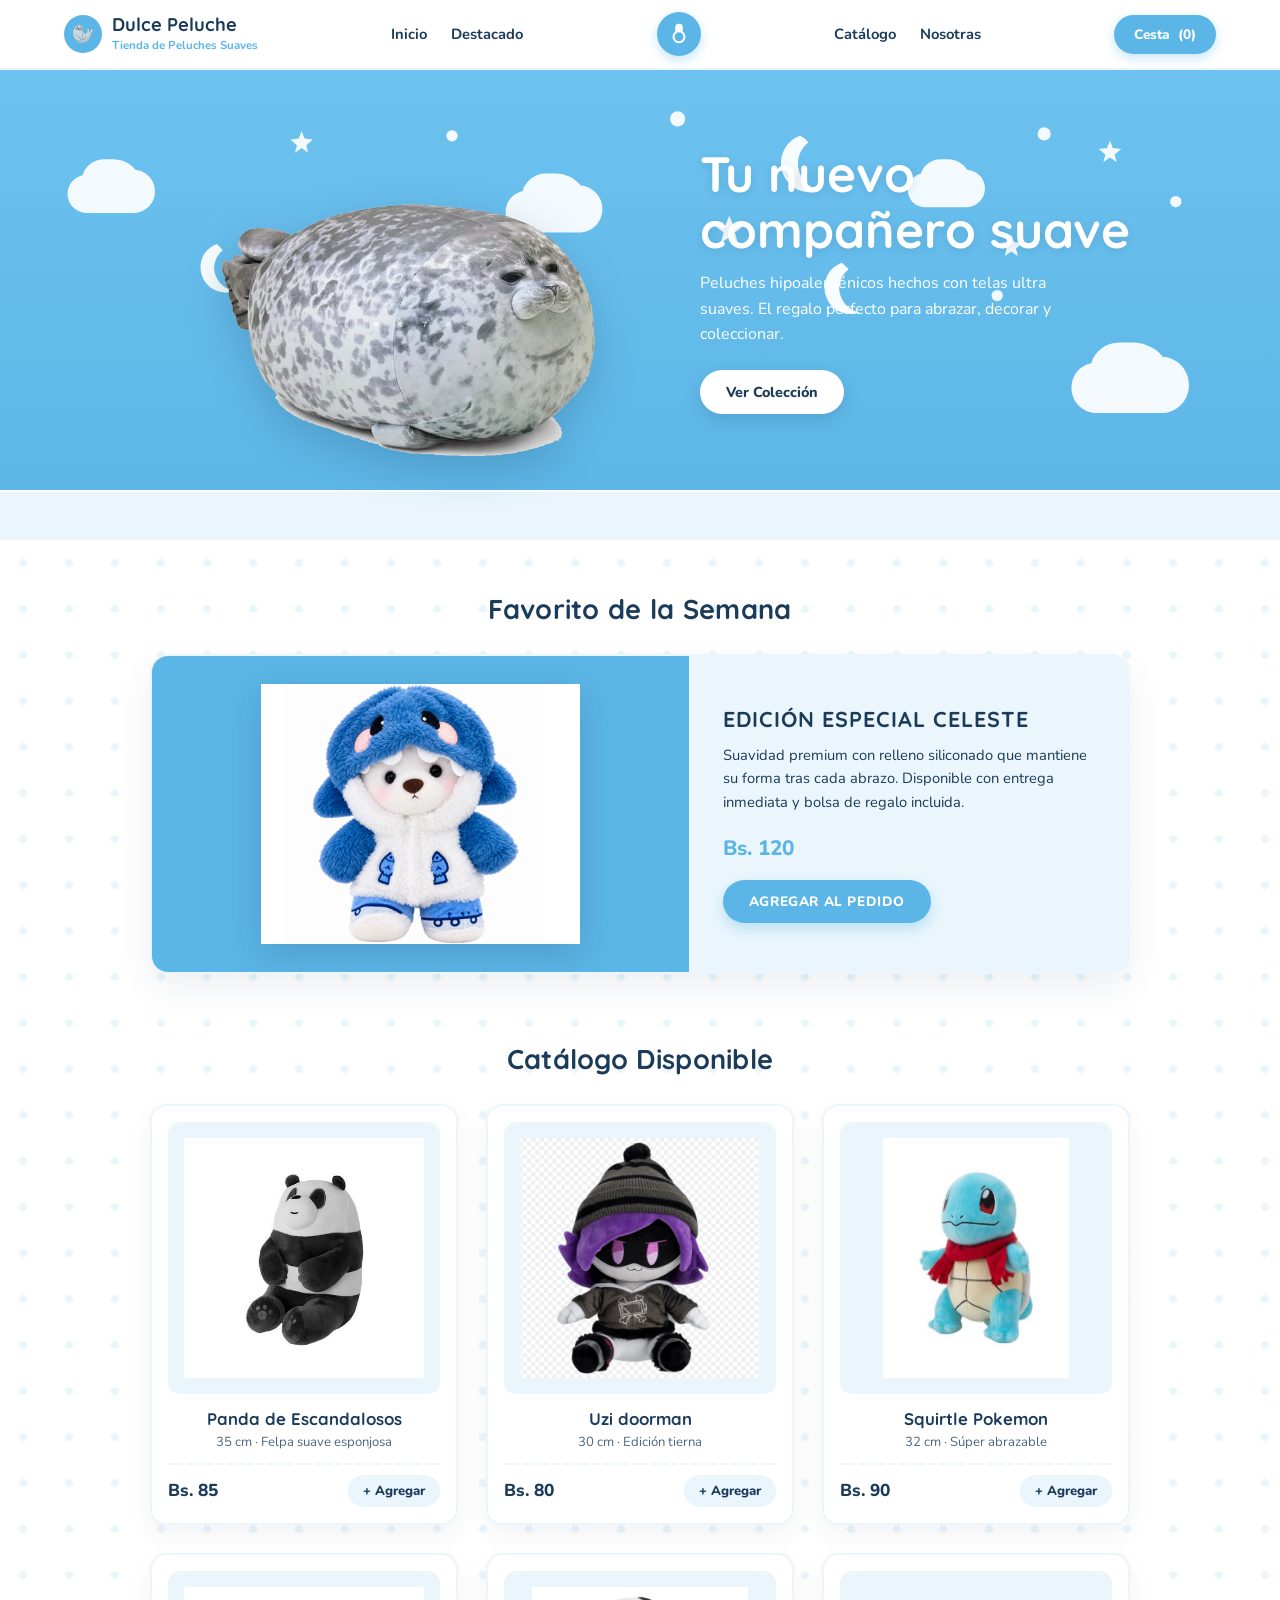
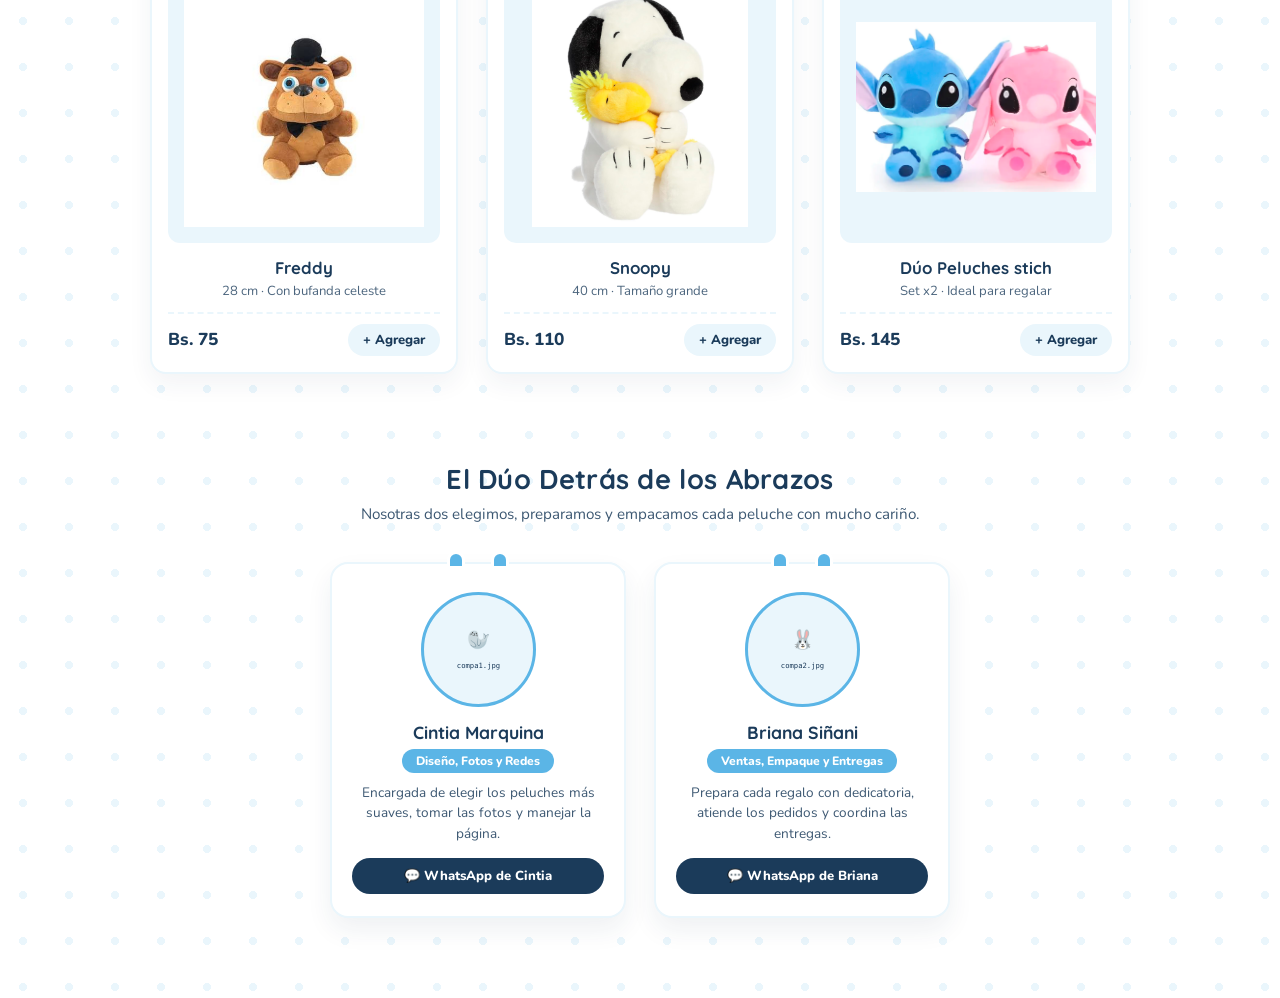
==== index.html @ 8b0e466b "mejoramos" ====
<!DOCTYPE html>
<html lang="es">
<head>
  <meta charset="UTF-8" />
  <meta name="viewport" content="width=device-width, initial-scale=1.0" />
  <title>Dulce Peluche | Tienda Oficial</title>
  <link rel="preconnect" href="https://fonts.googleapis.com">
  <link rel="preconnect" href="https://fonts.gstatic.com" crossorigin>
  <link href="https://fonts.googleapis.com/css2?family=Nunito:wght@400;600;700;800&family=Quicksand:wght@600;700&display=swap" rel="stylesheet">
  <style>
    /* PALETA ESTRICTA DE 3 COLORES: CELESTE, BLANCO Y AZUL MARINO */
    :root {
      --celeste: #5bb5e6;
      --celeste-claro: #eaf6fc;
      --blanco: #ffffff;
      --azul-oscuro: #1b3b5a;
    }

    * {
      box-sizing: border-box;
      margin: 0;
      padding: 0;
    }

    body {
      font-family: 'Nunito', sans-serif;
      color: var(--azul-oscuro);
      background-color: var(--blanco);
      overflow-x: hidden;
    }

    /* ================= NAVBAR SUPERIOR ================= */
    header {
      position: sticky;
      top: 0;
      z-index: 100;
      background: var(--blanco);
      border-bottom: 2px solid var(--celeste-claro);
      padding: 12px 5%;
    }

    .nav-container {
      max-width: 1180px;
      margin: 0 auto;
      display: flex;
      align-items: center;
      justify-content: space-between;
      gap: 16px;
    }

    .brand {
      display: flex;
      align-items: center;
      gap: 10px;
      text-decoration: none;
      color: var(--azul-oscuro);
    }

    .brand-icon {
      width: 38px;
      height: 38px;
      border-radius: 50%;
      background: var(--celeste);
      display: grid;
      place-items: center;
      color: var(--blanco);
      font-weight: 800;
      font-size: 18px;
    }

    .brand-name {
      font-family: 'Quicksand', sans-serif;
      font-weight: 700;
      font-size: 1.15rem;
      line-height: 1.1;
      color: var(--azul-oscuro);
    }

    .brand-sub {
      display: block;
      font-size: 0.72rem;
      color: var(--celeste);
      font-weight: 700;
    }

    .nav-links {
      display: flex;
      align-items: center;
      gap: 24px;
      list-style: none;
    }

    .nav-links a {
      text-decoration: none;
      color: var(--azul-oscuro);
      font-size: 0.92rem;
      font-weight: 700;
      transition: color 0.2s;
    }

    .nav-links a:hover {
      color: var(--celeste);
    }

    .center-emblem {
      width: 44px;
      height: 44px;
      border-radius: 50%;
      background: var(--celeste);
      display: grid;
      place-items: center;
      box-shadow: 0 4px 12px rgba(91, 181, 230, 0.35);
      flex-shrink: 0;
    }

    .btn-cart {
      background: var(--celeste);
      color: var(--blanco);
      border: none;
      padding: 10px 20px;
      border-radius: 999px;
      font-family: 'Nunito', sans-serif;
      font-weight: 800;
      font-size: 0.85rem;
      cursor: pointer;
      display: flex;
      align-items: center;
      gap: 8px;
      box-shadow: 0 4px 12px rgba(91, 181, 230, 0.35);
      transition: background 0.2s, transform 0.15s;
    }

    .btn-cart:hover {
      background: var(--azul-oscuro);
      transform: translateY(-1px);
    }

    /* ================= HERO BANNER CELESTE CON LUNAS Y ESTRELLAS BLANCAS ================= */
    .hero {
      position: relative;
      background: linear-gradient(180deg, #6dc2ef 0%, var(--celeste) 100%);
      min-height: 470px;
      display: flex;
      flex-direction: column;
      justify-content: space-between;
      overflow: hidden;
    }

    .hero-doodles {
      position: absolute;
      inset: 0;
      width: 100%;
      height: 100%;
      pointer-events: none;
      z-index: 1;
    }

    .hero-content {
      position: relative;
      z-index: 2;
      max-width: 1120px;
      width: 100%;
      margin: 0 auto;
      padding: 36px 5% 0;
      display: grid;
      grid-template-columns: 1.1fr 0.9fr;
      align-items: center;
      gap: 24px;
      flex: 1;
    }

    .hero-image-box {
      display: flex;
      justify-content: center;
      align-items: flex-end;
      height: 100%;
    }

    .hero-image-box img {
      max-height: 360px;
      width: auto;
      max-width: 100%;
      object-fit: contain;
      filter: drop-shadow(0 14px 20px rgba(27, 59, 90, 0.22));
      transform: translateY(14px);
    }

    .hero-text {
      color: var(--blanco);
      padding-bottom: 36px;
    }

    .hero-text h1 {
      font-family: 'Quicksand', sans-serif;
      font-size: clamp(2.1rem, 4vw, 3.1rem);
      font-weight: 700;
      line-height: 1.12;
      margin-bottom: 14px;
      text-shadow: 0 2px 10px rgba(27, 59, 90, 0.14);
    }

    .hero-text p {
      font-size: 1rem;
      line-height: 1.6;
      color: var(--blanco);
      max-width: 390px;
      margin-bottom: 22px;
    }

    .hero-btn {
      display: inline-block;
      background: var(--blanco);
      color: var(--azul-oscuro);
      font-weight: 800;
      text-decoration: none;
      padding: 12px 26px;
      border-radius: 999px;
      font-size: 0.9rem;
      box-shadow: 0 6px 16px rgba(27, 59, 90, 0.15);
      transition: background 0.2s, color 0.2s, transform 0.2s;
    }

    .hero-btn:hover {
      background: var(--azul-oscuro);
      color: var(--blanco);
      transform: translateY(-2px);
    }

    .hero-floor {
      position: relative;
      z-index: 1;
      height: 50px;
      width: 100%;
      background: var(--celeste-claro);
      border-top: 2px solid var(--blanco);
    }

    /* ================= CONTENIDO PRINCIPAL ================= */
    .page-wrapper {
      position: relative;
      background-color: var(--blanco);
      background-image: radial-gradient(var(--celeste-claro) 4px, transparent 4px);
      background-size: 46px 46px;
      padding: 52px 5% 80px;
    }

    .section-title {
      text-align: center;
      font-family: 'Quicksand', sans-serif;
      font-size: 1.7rem;
      font-weight: 700;
      color: var(--azul-oscuro);
      margin-bottom: 28px;
      letter-spacing: 0.3px;
    }

    /* ================= SECCIÓN DESTACADA (TARJETA DIVIDIDA) ================= */
    .featured-card {
      max-width: 980px;
      margin: 0 auto 68px;
      display: grid;
      grid-template-columns: 1.1fr 0.9fr;
      background: var(--blanco);
      border-radius: 18px;
      overflow: hidden;
      border: 2px solid var(--celeste-claro);
      box-shadow: 0 14px 34px rgba(27, 59, 90, 0.08);
    }

    .featured-media {
      background: var(--celeste);
      display: flex;
      align-items: center;
      justify-content: center;
      padding: 28px;
      min-height: 310px;
    }

    .featured-media img {
      max-height: 260px;
      width: auto;
      max-width: 100%;
      object-fit: contain;
      filter: drop-shadow(0 10px 18px rgba(27, 59, 90, 0.2));
    }

    .featured-info {
      background: var(--celeste-claro);
      padding: 38px 34px;
      display: flex;
      flex-direction: column;
      justify-content: center;
    }

    .featured-info h2 {
      font-family: 'Quicksand', sans-serif;
      font-size: 1.35rem;
      font-weight: 700;
      text-transform: uppercase;
      letter-spacing: 1px;
      color: var(--azul-oscuro);
      margin-bottom: 12px;
    }

    .featured-info p {
      font-size: 0.92rem;
      line-height: 1.6;
      color: var(--azul-oscuro);
      margin-bottom: 20px;
    }

    .featured-price {
      font-size: 1.3rem;
      font-weight: 800;
      color: var(--celeste);
      margin-bottom: 18px;
    }

    .btn-primary {
      align-self: flex-start;
      background: var(--celeste);
      color: var(--blanco);
      border: none;
      padding: 12px 26px;
      border-radius: 999px;
      font-family: 'Nunito', sans-serif;
      font-weight: 800;
      font-size: 0.85rem;
      text-transform: uppercase;
      letter-spacing: 0.6px;
      cursor: pointer;
      box-shadow: 0 6px 14px rgba(91, 181, 230, 0.35);
      transition: background 0.2s, transform 0.15s;
    }

    .btn-primary:hover {
      background: var(--azul-oscuro);
      transform: translateY(-2px);
    }

    /* ================= CATÁLOGO 3 COLUMNAS ================= */
    .catalog-grid {
      max-width: 980px;
      margin: 0 auto 76px;
      display: grid;
      grid-template-columns: repeat(3, 1fr);
      gap: 28px;
    }

    .product-card {
      background: var(--blanco);
      border-radius: 16px;
      padding: 16px;
      border: 2px solid var(--celeste-claro);
      box-shadow: 0 10px 24px rgba(27, 59, 90, 0.06);
      text-align: center;
      transition: transform 0.2s, border-color 0.2s;
    }

    .product-card:hover {
      transform: translateY(-4px);
      border-color: var(--celeste);
    }

    .product-thumb {
      aspect-ratio: 1 / 1;
      border-radius: 12px;
      background: var(--celeste-claro);
      display: flex;
      align-items: center;
      justify-content: center;
      padding: 16px;
      margin-bottom: 14px;
      overflow: hidden;
    }

    .product-thumb img {
      width: 100%;
      height: 100%;
      object-fit: contain;
      transition: transform 0.25s;
    }

    .product-card:hover .product-thumb img {
      transform: scale(1.05);
    }

    .product-title {
      font-family: 'Quicksand', sans-serif;
      font-size: 1.05rem;
      font-weight: 700;
      color: var(--azul-oscuro);
      margin-bottom: 4px;
    }

    .product-desc {
      font-size: 0.82rem;
      color: var(--azul-oscuro);
      opacity: 0.78;
      margin-bottom: 12px;
    }

    .product-footer {
      display: flex;
      align-items: center;
      justify-content: space-between;
      padding-top: 10px;
      border-top: 2px dashed var(--celeste-claro);
    }

    .product-price {
      font-weight: 800;
      font-size: 1.08rem;
      color: var(--azul-oscuro);
    }

    .btn-add {
      background: var(--celeste-claro);
      color: var(--azul-oscuro);
      border: none;
      padding: 7px 15px;
      border-radius: 999px;
      font-family: 'Nunito', sans-serif;
      font-weight: 800;
      font-size: 0.82rem;
      cursor: pointer;
      transition: background 0.2s, color 0.2s;
    }

    .btn-add:hover {
      background: var(--celeste);
      color: var(--blanco);
    }

    /* ================= SECCIÓN EQUIPO (DÚO DE 2) ================= */
    .team-section {
      max-width: 980px;
      margin: 0 auto;
      padding-top: 12px;
    }

    .team-section .section-title {
      margin-bottom: 8px;
    }

    .team-subtitle {
      text-align: center;
      color: var(--azul-oscuro);
      opacity: 0.85;
      font-size: 0.95rem;
      margin-bottom: 38px;
    }

    .team-grid {
      display: grid;
      grid-template-columns: repeat(2, 1fr);
      gap: 28px;
      max-width: 620px;
      margin: 0 auto;
    }

    .team-card {
      position: relative;
      background: var(--blanco);
      border-radius: 18px;
      padding: 28px 20px 22px;
      text-align: center;
      box-shadow: 0 12px 26px rgba(27, 59, 90, 0.07);
      border: 2px solid var(--celeste-claro);
      transition: transform 0.22s, border-color 0.22s;
      display: flex;
      flex-direction: column;
    }

    .team-card:hover {
      transform: translateY(-5px);
      border-color: var(--celeste);
    }

    .team-ears {
      position: absolute;
      top: -13px;
      left: 50%;
      transform: translateX(-50%);
      display: flex;
      gap: 26px;
    }

    .team-ears span {
      width: 18px;
      height: 18px;
      border-radius: 50% 50% 0 0;
      background: var(--celeste);
      border: 3px solid var(--blanco);
    }

    .team-avatar {
      width: 115px;
      height: 115px;
      margin: 0 auto 14px;
      border-radius: 50%;
      background: var(--celeste-claro);
      border: 3px solid var(--celeste);
      padding: 4px;
      display: flex;
      align-items: center;
      justify-content: center;
      overflow: hidden;
    }

    .team-avatar img {
      width: 100%;
      height: 100%;
      object-fit: cover;
      border-radius: 50%;
    }

    .team-name {
      font-family: 'Quicksand', sans-serif;
      font-size: 1.1rem;
      font-weight: 700;
      color: var(--azul-oscuro);
      margin-bottom: 6px;
    }

    .team-role {
      align-self: center;
      display: inline-block;
      background: var(--celeste);
      color: var(--blanco);
      font-size: 0.76rem;
      font-weight: 800;
      padding: 4px 14px;
      border-radius: 999px;
      margin-bottom: 10px;
    }

    .team-bio {
      font-size: 0.85rem;
      line-height: 1.5;
      color: var(--azul-oscuro);
      opacity: 0.85;
      margin-bottom: 14px;
      flex: 1;
    }

    .plush-tag {
      background: var(--celeste-claro);
      color: var(--azul-oscuro);
      font-size: 0.76rem;
      font-weight: 800;
      padding: 7px 12px;
      border-radius: 10px;
      border: 1px dashed var(--celeste);
      margin-bottom: 12px;
    }

    .btn-wa-card {
      display: inline-block;
      width: 100%;
      background: var(--azul-oscuro);
      color: var(--blanco);
      text-decoration: none;
      font-size: 0.82rem;
      font-weight: 800;
      padding: 9px 14px;
      border-radius: 999px;
      transition: background 0.2s;
    }

    .btn-wa-card:hover {
      background: var(--celeste);
    }

    /* ================= MODAL CARRITO / PEDIDO WHATSAPP ================= */
    .cart-modal {
      position: fixed;
      inset: 0;
      background: rgba(27, 59, 90, 0.45);
      display: none;
      align-items: center;
      justify-content: center;
      z-index: 200;
      padding: 16px;
    }

    .cart-modal.open {
      display: flex;
    }

    .cart-box {
      background: var(--blanco);
      width: 100%;
      max-width: 420px;
      border-radius: 18px;
      padding: 24px;
      border: 2px solid var(--celeste);
      box-shadow: 0 20px 45px rgba(27, 59, 90, 0.22);
    }

    .cart-header {
      display: flex;
      justify-content: space-between;
      align-items: center;
      margin-bottom: 16px;
      border-bottom: 2px solid var(--celeste-claro);
      padding-bottom: 10px;
      color: var(--azul-oscuro);
    }

    .cart-items {
      max-height: 240px;
      overflow-y: auto;
      margin-bottom: 16px;
    }

    .cart-item {
      display: flex;
      justify-content: space-between;
      align-items: center;
      padding: 8px 0;
      border-bottom: 1px dashed var(--celeste-claro);
      font-size: 0.9rem;
      color: var(--azul-oscuro);
    }

    .cart-total {
      display: flex;
      justify-content: space-between;
      font-weight: 800;
      font-size: 1.1rem;
      margin-bottom: 14px;
      color: var(--azul-oscuro);
    }

    .cart-wa-label {
      font-size: 0.8rem;
      font-weight: 700;
      color: var(--azul-oscuro);
      opacity: 0.8;
      margin-bottom: 8px;
      text-align: center;
    }

    .cart-wa-buttons {
      display: grid;
      grid-template-columns: 1fr 1fr;
      gap: 10px;
    }

    .btn-whatsapp {
      width: 100%;
      background: var(--celeste);
      color: var(--blanco);
      border: none;
      padding: 11px 10px;
      border-radius: 999px;
      font-family: 'Nunito', sans-serif;
      font-weight: 800;
      font-size: 0.85rem;
      cursor: pointer;
      transition: background 0.2s;
    }

    .btn-whatsapp.alt {
      background: var(--azul-oscuro);
    }

    .btn-whatsapp:hover {
      opacity: 0.9;
    }

    footer {
      text-align: center;
      padding: 26px;
      background: var(--celeste-claro);
      color: var(--azul-oscuro);
      font-size: 0.85rem;
      border-top: 2px solid var(--celeste);
    }

    /* ================= DISEÑO RESPONSIVO ================= */
    @media (max-width: 820px) {
      .hero-content,
      .featured-card {
        grid-template-columns: 1fr;
        text-align: center;
      }
      .hero-text p {
        margin-left: auto;
        margin-right: auto;
      }
      .featured-info {
        align-items: center;
      }
      .btn-primary {
        align-self: center;
      }
      .catalog-grid {
        grid-template-columns: repeat(2, 1fr);
      }
      .nav-links {
        display: none;
      }
    }

    @media (max-width: 560px) {
      .catalog-grid,
      .team-grid,
      .cart-wa-buttons {
        grid-template-columns: 1fr;
      }
    }
  </style>
</head>
<body>

  <!-- BARRA SUPERIOR -->
  <header>
    <div class="nav-container">
      <a href="#" class="brand">
        <div class="brand-icon">🦭</div>
        <div>
          <span class="brand-name">Dulce Peluche</span>
          <span class="brand-sub">Tienda de Peluches Suaves</span>
        </div>
      </a>

      <ul class="nav-links">
        <li><a href="#inicio">Inicio</a></li>
        <li><a href="#favorito">Destacado</a></li>
      </ul>

      <div class="center-emblem" title="Dulce Peluche">
        <svg width="22" height="22" viewBox="0 0 24 24" fill="none" stroke="white" stroke-width="2.2" stroke-linecap="round">
          <path d="M9 9V4a2 2 0 1 1 4 0v5M15 9V4a2 2 0 1 0-4 0v5"/>
          <circle cx="12" cy="15" r="6"/>
        </svg>
      </div>

      <ul class="nav-links">
        <li><a href="#catalogo">Catálogo</a></li>
        <li><a href="#equipo">Nosotras</a></li>
      </ul>

      <button class="btn-cart" onclick="toggleCart()">
        <span>Cesta</span>
        <span id="cart-count">(0)</span>
      </button>
    </div>
  </header>

  <!-- BANNER PRINCIPAL CELESTE CON NUBES, LUNAS Y ESTRELLAS BLANCAS -->
  <section class="hero" id="inicio">
    <svg class="hero-doodles" viewBox="0 0 1440 500" preserveAspectRatio="xMidYMid slice">
      <g fill="#ffffff" opacity="0.92">
        <path d="M620 110c-12 0-22 8-25 19-10 2-18 11-18 22 0 12 10 22 22 22h56c14 0 25-11 25-25 0-13-10-24-23-25-6-8-16-13-27-13h-10z"/>
        <path d="M1230 290c-14 0-26 9-30 22-12 2-21 13-21 26 0 15 12 27 27 27h68c17 0 30-13 30-30 0-16-12-29-28-30-7-9-19-15-32-15h-14z"/>
        <path d="M150 95c-11 0-20 7-23 17-9 2-16 10-16 20 0 11 9 20 20 20h50c13 0 23-10 23-23 0-12-9-22-21-23-5-7-14-11-24-11h-9z"/>
        <path d="M1040 95c-10 0-18 6-21 15-8 2-14 9-14 18 0 10 8 18 18 18h44c11 0 20-9 20-20 0-11-8-19-19-20-4-6-12-11-20-11h-8z"/>
      </g>
      <g fill="#ffffff" opacity="0.95">
        <path d="M890 70c-16 6-24 24-18 40 6 16 24 24 40 18-11-2-20-10-23-21-3-11 1-23 10-30-3-4-6-6-9-7z"/>
        <path d="M935 205c-15 5-22 21-17 36 5 15 21 22 36 17-10-2-18-9-21-19-3-10 1-21 9-27-3-3-5-5-7-7z"/>
        <path d="M270 185c-14 5-21 20-16 34 5 14 20 21 34 16-9-2-17-8-20-18-3-9 1-20 8-25-2-3-4-5-6-7z"/>
      </g>
      <g fill="#ffffff" opacity="0.92">
        <circle cx="520" cy="70" r="6"/>
        <circle cx="760" cy="52" r="8"/>
        <circle cx="1150" cy="68" r="7"/>
        <circle cx="1290" cy="140" r="6"/>
        <circle cx="480" cy="210" r="5"/>
        <circle cx="1100" cy="240" r="6"/>
        <polygon points="815,155 819,165 830,166 821,173 824,184 815,178 806,184 809,173 800,166 811,165"/>
        <polygon points="1115,175 1118,183 1127,184 1120,190 1122,198 1115,193 1108,198 1110,190 1103,184 1112,183"/>
        <polygon points="360,65 363,73 372,74 365,80 367,88 360,83 353,88 355,80 348,74 357,73"/>
        <polygon points="1220,75 1223,83 1232,84 1225,90 1227,98 1220,93 1213,98 1215,90 1208,84 1217,83"/>
      </g>
    </svg>

    <div class="hero-content">
      <div class="hero-image-box">
        <img
          src="img/985e0abb432506d3842e09fe91f158cc.png"
          alt="Peluche Principal"
          onerror="this.src='data:image/svg+xml;utf8,<svg xmlns=%22http://www.w3.org/2000/svg%22 width=%22360%22 height=%22360%22 viewBox=%220 0 360 360%22><rect width=%22360%22 height=%22360%22 rx=%2224%22 fill=%22rgba(255,255,255,0.2)%22 stroke=%22white%22 stroke-dasharray=%228 8%22 stroke-width=%223%22/><text x=%22180%22 y=%22170%22 font-family=%22sans-serif%22 font-size=%2218%22 font-weight=%22bold%22 fill=%22white%22 text-anchor=%22middle%22>Tu foto principal:</text><text x=%22180%22 y=%22200%22 font-family=%22monospace%22 font-size=%2214%22 fill=%22white%22 text-anchor=%22middle%22>imagenes/principal.png</text></svg>'"
        />
      </div>

      <div class="hero-text">
        <h1>Tu nuevo<br>compañero suave</h1>
        <p>Peluches hipoalergénicos hechos con telas ultra suaves. El regalo perfecto para abrazar, decorar y coleccionar.</p>
        <a href="#catalogo" class="hero-btn">Ver Colección</a>
      </div>
    </div>

    <div class="hero-floor"></div>
  </section>

  <!-- CONTENIDO PRINCIPAL -->
  <main class="page-wrapper">

    <!-- SECCIÓN FAVORITO DE LA SEMANA -->
    <h2 class="section-title" id="favorito">Favorito de la Semana</h2>

    <section class="featured-card">
      <div class="featured-media">
        <img
          src="img/azulito toma 2.png"
          alt="Peluche Destacado"
          onerror="this.src='data:image/svg+xml;utf8,<svg xmlns=%22http://www.w3.org/2000/svg%22 width=%22280%22 height=%22240%22 viewBox=%220 0 280 240%22><rect width=%22280%22 height=%22240%22 rx=%2216%22 fill=%22rgba(255,255,255,0.35)%22/><text x=%22140%22 y=%22115%22 font-family=%22sans-serif%22 font-size=%2215%22 font-weight=%22bold%22 fill=%22%23ffffff%22 text-anchor=%22middle%22>Foto destacada:</text><text x=%22140%22 y=%22140%22 font-family=%22monospace%22 font-size=%2213%22 fill=%22%23ffffff%22 text-anchor=%22middle%22>imagenes/destacado.png</text></svg>'"
        />
      </div>
      <div class="featured-info">
        <h2>Edición Especial Celeste</h2>
        <p>Suavidad premium con relleno siliconado que mantiene su forma tras cada abrazo. Disponible con entrega inmediata y bolsa de regalo incluida.</p>
        <div class="featured-price">Bs. 120</div>
        <button class="btn-primary" onclick="addToCart('Edición Especial Celeste', 120)">Agregar al Pedido</button>
      </div>
    </section>

    <!-- CATÁLOGO DE 3 COLUMNAS -->
    <h2 class="section-title" id="catalogo">Catálogo Disponible</h2>

    <section class="catalog-grid">
      <article class="product-card">
        <div class="product-thumb">
          <img src="img/panda.jpg" alt="Panda de Escandalosos"
            onerror="this.src='data:image/svg+xml;utf8,<svg xmlns=%22http://www.w3.org/2000/svg%22 width=%22220%22 height=%22220%22 viewBox=%220 0 220 220%22><text x=%22110%22 y=%22105%22 font-family=%22sans-serif%22 font-size=%2213%22 font-weight=%22bold%22 fill=%22%231b3b5a%22 text-anchor=%22middle%22>Foto 1:</text><text x=%22110%22 y=%22128%22 font-family=%22monospace%22 font-size=%2212%22 fill=%22%235bb5e6%22 text-anchor=%22middle%22>imagenes/peluche1.jpg</text></svg>'" />
        </div>
        <h3 class="product-title">Panda de Escandalosos</h3>
        <p class="product-desc">35 cm · Felpa suave esponjosa</p>
        <div class="product-footer">
          <span class="product-price">Bs. 85</span>
          <button class="btn-add" onclick="addToCart('Panda de Escandalosos', 85)">+ Agregar</button>
        </div>
      </article>

      <article class="product-card">
        <div class="product-thumb">
          <img src="img/uzi.png" alt="Uzi doorman"
            onerror="this.src='data:image/svg+xml;utf8,<svg xmlns=%22http://www.w3.org/2000/svg%22 width=%22220%22 height=%22220%22 viewBox=%220 0 220 220%22><text x=%22110%22 y=%22105%22 font-family=%22sans-serif%22 font-size=%2213%22 font-weight=%22bold%22 fill=%22%231b3b5a%22 text-anchor=%22middle%22>Foto 2:</text><text x=%22110%22 y=%22128%22 font-family=%22monospace%22 font-size=%2212%22 fill=%22%235bb5e6%22 text-anchor=%22middle%22>imagenes/peluche2.jpg</text></svg>'" />
        </div>
        <h3 class="product-title">Uzi doorman</h3>
        <p class="product-desc">30 cm · Edición tierna</p>
        <div class="product-footer">
          <span class="product-price">Bs. 80</span>
          <button class="btn-add" onclick="addToCart('Uzi doorman', 80)">+ Agregar</button>
        </div>
      </article>

      <article class="product-card">
        <div class="product-thumb">
          <img src="img/squirtle.jpg" alt="Squirtle Pokemon"
            onerror="this.src='data:image/svg+xml;utf8,<svg xmlns=%22http://www.w3.org/2000/svg%22 width=%22220%22 height=%22220%22 viewBox=%220 0 220 220%22><text x=%22110%22 y=%22105%22 font-family=%22sans-serif%22 font-size=%2213%22 font-weight=%22bold%22 fill=%22%231b3b5a%22 text-anchor=%22middle%22>Foto 3:</text><text x=%22110%22 y=%22128%22 font-family=%22monospace%22 font-size=%2212%22 fill=%22%235bb5e6%22 text-anchor=%22middle%22>imagenes/peluche3.jpg</text></svg>'" />
        </div>
        <h3 class="product-title">Squirtle Pokemon</h3>
        <p class="product-desc">32 cm · Súper abrazable</p>
        <div class="product-footer">
          <span class="product-price">Bs. 90</span>
          <button class="btn-add" onclick="addToCart('Squirtle Pokemon', 90)">+ Agregar</button>
        </div>
      </article>

      <article class="product-card">
        <div class="product-thumb">
          <img src="img/freddy.jpg" alt="Freddy"
            onerror="this.src='data:image/svg+xml;utf8,<svg xmlns=%22http://www.w3.org/2000/svg%22 width=%22220%22 height=%22220%22 viewBox=%220 0 220 220%22><text x=%22110%22 y=%22105%22 font-family=%22sans-serif%22 font-size=%2213%22 font-weight=%22bold%22 fill=%22%231b3b5a%22 text-anchor=%22middle%22>Foto 4:</text><text x=%22110%22 y=%22128%22 font-family=%22monospace%22 font-size=%2212%22 fill=%22%235bb5e6%22 text-anchor=%22middle%22>imagenes/peluche4.jpg</text></svg>'" />
        </div>
        <h3 class="product-title">Freddy</h3>
        <p class="product-desc">28 cm · Con bufanda celeste</p>
        <div class="product-footer">
          <span class="product-price">Bs. 75</span>
          <button class="btn-add" onclick="addToCart('Freddy', 75)">+ Agregar</button>
        </div>
      </article>

      <article class="product-card">
        <div class="product-thumb">
          <img src="img/snoopy de PELUCHE.png" alt="Snoopy"
            onerror="this.src='data:image/svg+xml;utf8,<svg xmlns=%22http://www.w3.org/2000/svg%22 width=%22220%22 height=%22220%22 viewBox=%220 0 220 220%22><text x=%22110%22 y=%22105%22 font-family=%22sans-serif%22 font-size=%2213%22 font-weight=%22bold%22 fill=%22%231b3b5a%22 text-anchor=%22middle%22>Foto 5:</text><text x=%22110%22 y=%22128%22 font-family=%22monospace%22 font-size=%2212%22 fill=%22%235bb5e6%22 text-anchor=%22middle%22>imagenes/peluche5.jpg</text></svg>'" />
        </div>
        <h3 class="product-title">Snoopy</h3>
        <p class="product-desc">40 cm · Tamaño grande</p>
        <div class="product-footer">
          <span class="product-price">Bs. 110</span>
          <button class="btn-add" onclick="addToCart('Snoopy', 110)">+ Agregar</button>
        </div>
      </article>

      <article class="product-card">
        <div class="product-thumb">
          <img src="img/stich's dobles.png" alt="Dúo Peluches stich"
            onerror="this.src='data:image/svg+xml;utf8,<svg xmlns=%22http://www.w3.org/2000/svg%22 width=%22220%22 height=%22220%22 viewBox=%220 0 220 220%22><text x=%22110%22 y=%22105%22 font-family=%22sans-serif%22 font-size=%2213%22 font-weight=%22bold%22 fill=%22%231b3b5a%22 text-anchor=%22middle%22>Foto 6:</text><text x=%22110%22 y=%22128%22 font-family=%22monospace%22 font-size=%2212%22 fill=%22%235bb5e6%22 text-anchor=%22middle%22>imagenes/peluche6.jpg</text></svg>'" />
        </div>
        <h3 class="product-title">Dúo Peluches stich</h3>
        <p class="product-desc">Set x2 · Ideal para regalar</p>
        <div class="product-footer">
          <span class="product-price">Bs. 145</span>
          <button class="btn-add" onclick="addToCart('Dúo Peluches stich', 145)">+ Agregar</button>
        </div>
      </article>
    </section>

    <!-- ================= SECCIÓN EQUIPO (DÚO DE 2) ================= -->
    <section class="team-section" id="equipo">
      <h2 class="section-title">El Dúo Detrás de los Abrazos</h2>
      <p class="team-subtitle">Nosotras dos elegimos, preparamos y empacamos cada peluche con mucho cariño.</p>

      <div class="team-grid">
        <!-- INTEGRANTE 1: CINTIA -->
        <article class="team-card">
          <div class="team-ears"><span></span><span></span></div>
          <div class="team-avatar">
            <img
              src="imagenes/compa1.jpg"
              alt="Cintia Marquina"
              onerror="this.src='data:image/svg+xml;utf8,<svg xmlns=%22http://www.w3.org/2000/svg%22 width=%22140%22 height=%22140%22 viewBox=%220 0 140 140%22><text x=%2270%22 y=%2265%22 font-family=%22sans-serif%22 font-size=%2226%22 text-anchor=%22middle%22>🦭</text><text x=%2270%22 y=%2295%22 font-family=%22monospace%22 font-size=%2210%22 fill=%22%231b3b5a%22 text-anchor=%22middle%22>compa1.jpg</text></svg>'"
            />
          </div>
          <h3 class="team-name">Cintia Marquina</h3>
          <span class="team-role">Diseño, Fotos y Redes</span>
          <p class="team-bio">Encargada de elegir los peluches más suaves, tomar las fotos y manejar la página.</p>
          <a href="https://wa.me/59163397495?text=Hola%20Cintia!%20Vi%20la%20tienda%20Dulce%20Peluche%20y%20quiero%20hacer%20una%20consulta." target="_blank" class="btn-wa-card">💬 WhatsApp de Cintia</a>
        </article>

        <!-- INTEGRANTE 2: BRIANA -->
        <article class="team-card">
          <div class="team-ears"><span></span><span></span></div>
          <div class="team-avatar">
            <img
              src="imagenes/compa2.jpg"
              alt="Briana Siñani"
              onerror="this.src='data:image/svg+xml;utf8,<svg xmlns=%22http://www.w3.org/2000/svg%22 width=%22140%22 height=%22140%22 viewBox=%220 0 140 140%22><text x=%2270%22 y=%2265%22 font-family=%22sans-serif%22 font-size=%2226%22 text-anchor=%22middle%22>🐰</text><text x=%2270%22 y=%2295%22 font-family=%22monospace%22 font-size=%2210%22 fill=%22%231b3b5a%22 text-anchor=%22middle%22>compa2.jpg</text></svg>'"
            />
          </div>
          <h3 class="team-name">Briana Siñani</h3>
          <span class="team-role">Ventas, Empaque y Entregas</span>
          <p class="team-bio">Prepara cada regalo con dedicatoria, atiende los pedidos y coordina las entregas.</p>
          <a href="https://wa.me/59164550630?text=Hola%20Briana!%20Vi%20la%20tienda%20Dulce%20Peluche%20y%20quiero%20hacer%20una%20consulta." target="_blank" class="btn-wa-card">💬 WhatsApp de Briana</a>
        </article>
      </div>
    </section>

  <!-- MODAL DEL CARRITO -->
  <div class="cart-modal" id="cart-modal" onclick="if(event.target===this) toggleCart()">
    <div class="cart-box">
      <div class="cart-header">
        <h3>Tu Cesta de Peluches</h3>
        <button onclick="toggleCart()" style="border:none;background:none;font-size:1.3rem;cursor:pointer;color:var(--azul-oscuro);">✕</button>
      </div>
      <div class="cart-items" id="cart-items">
        <p style="color:var(--azul-oscuro);opacity:0.7;text-align:center;">Aún no agregaste peluches.</p>
      </div>
      <div class="cart-total">
        <span>Total:</span>
        <span id="cart-total">Bs. 0</span>
      </div>
      <p class="cart-wa-label">Elige con quién hacer tu pedido por WhatsApp:</p>
      <div class="cart-wa-buttons">
        <button class="btn-whatsapp" onclick="sendWhatsApp('cintia')">Pedir con Cintia</button>
        <button class="btn-whatsapp alt" onclick="sendWhatsApp('briana')">Pedir con Briana</button>
      </div>
    </div>
  </div>

  <script>
    const WHATSAPP_CINTIA = "59163397495";
    const WHATSAPP_BRIANA = "59164550630";

    let cart = [];

    function addToCart(name, price) {
      cart.push({ name, price });
      updateCartUI();
    }

    function removeFromCart(index) {
      cart.splice(index, 1);
      updateCartUI();
    }

    function updateCartUI() {
      document.getElementById("cart-count").textContent = `(${cart.length})`;
      const list = document.getElementById("cart-items");
      const totalEl = document.getElementById("cart-total");

      if (cart.length === 0) {
        list.innerHTML = '<p style="color:var(--azul-oscuro);opacity:0.7;text-align:center;">Aún no agregaste peluches.</p>';
        totalEl.textContent = "Bs. 0";
        return;
      }

      let total = 0;
      list.innerHTML = cart.map((item, i) => {
        total += item.price;
        return `
          <div class="cart-item">
            <span>${item.name}</span>
            <span>
              <strong>Bs. ${item.price}</strong>
              <button onclick="removeFromCart(${i})" style="margin-left:8px;border:none;background:none;color:var(--celeste);cursor:pointer;font-weight:bold;">✕</button>
            </span>
          </div>
        `;
      }).join("");

      totalEl.textContent = `Bs. ${total}`;
    }

    function toggleCart() {
      document.getElementById("cart-modal").classList.toggle("open");
    }

    function sendWhatsApp(quien) {
      if (cart.length === 0) return alert("Agrega al menos un peluche primero.");

      const numero = quien === "cintia" ? WHATSAPP_CINTIA : WHATSAPP_BRIANA;
      const nombre = quien === "cintia" ? "Cintia" : "Briana";

      const lines = cart.map(item => `• ${item.name} (Bs. ${item.price})`).join("%0A");
      const total = cart.reduce((acc, item) => acc + item.price, 0);
      const msg = `Hola ${nombre}! Quiero hacer este pedido de peluches:%0A%0A${lines}%0A%0A*Total: Bs. ${total}*`;

      window.open(`https://wa.me/${numero}?text=${msg}`, "_blank");
    }
  </script>
</body>
</html>
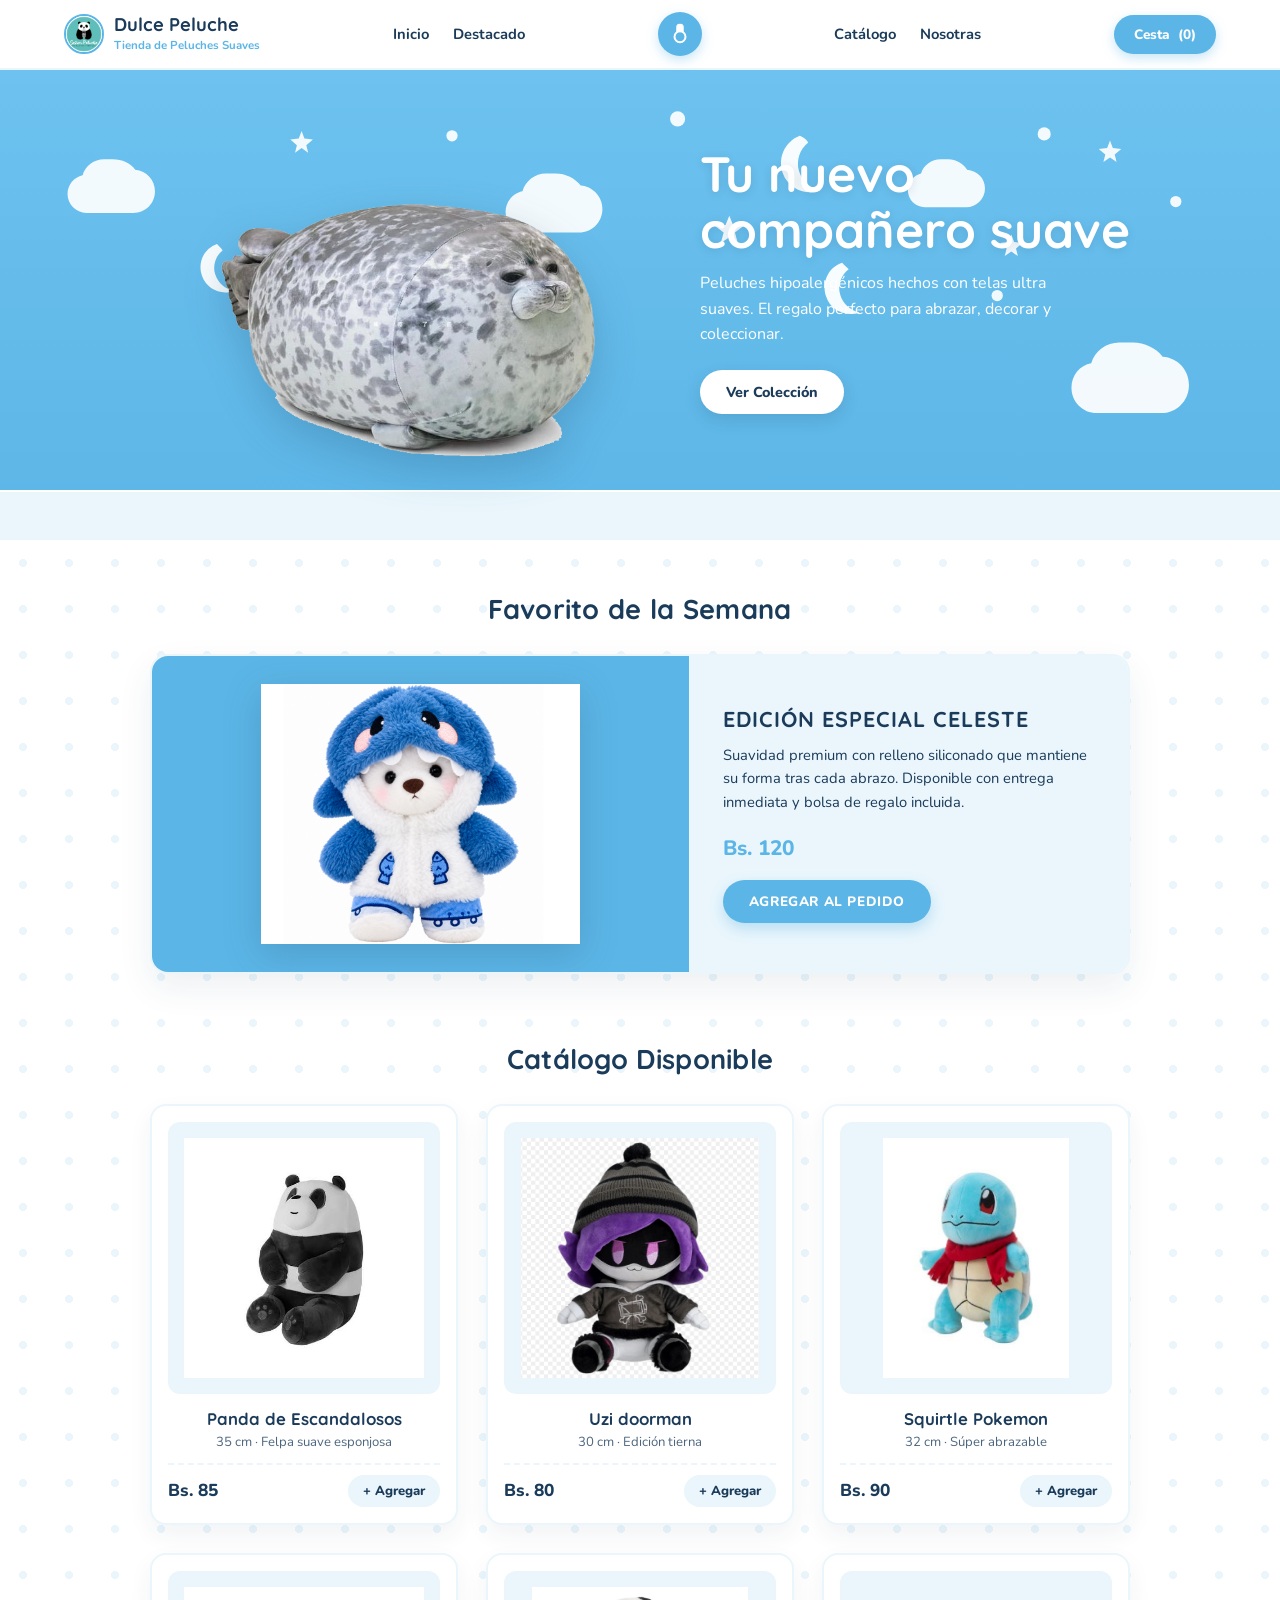
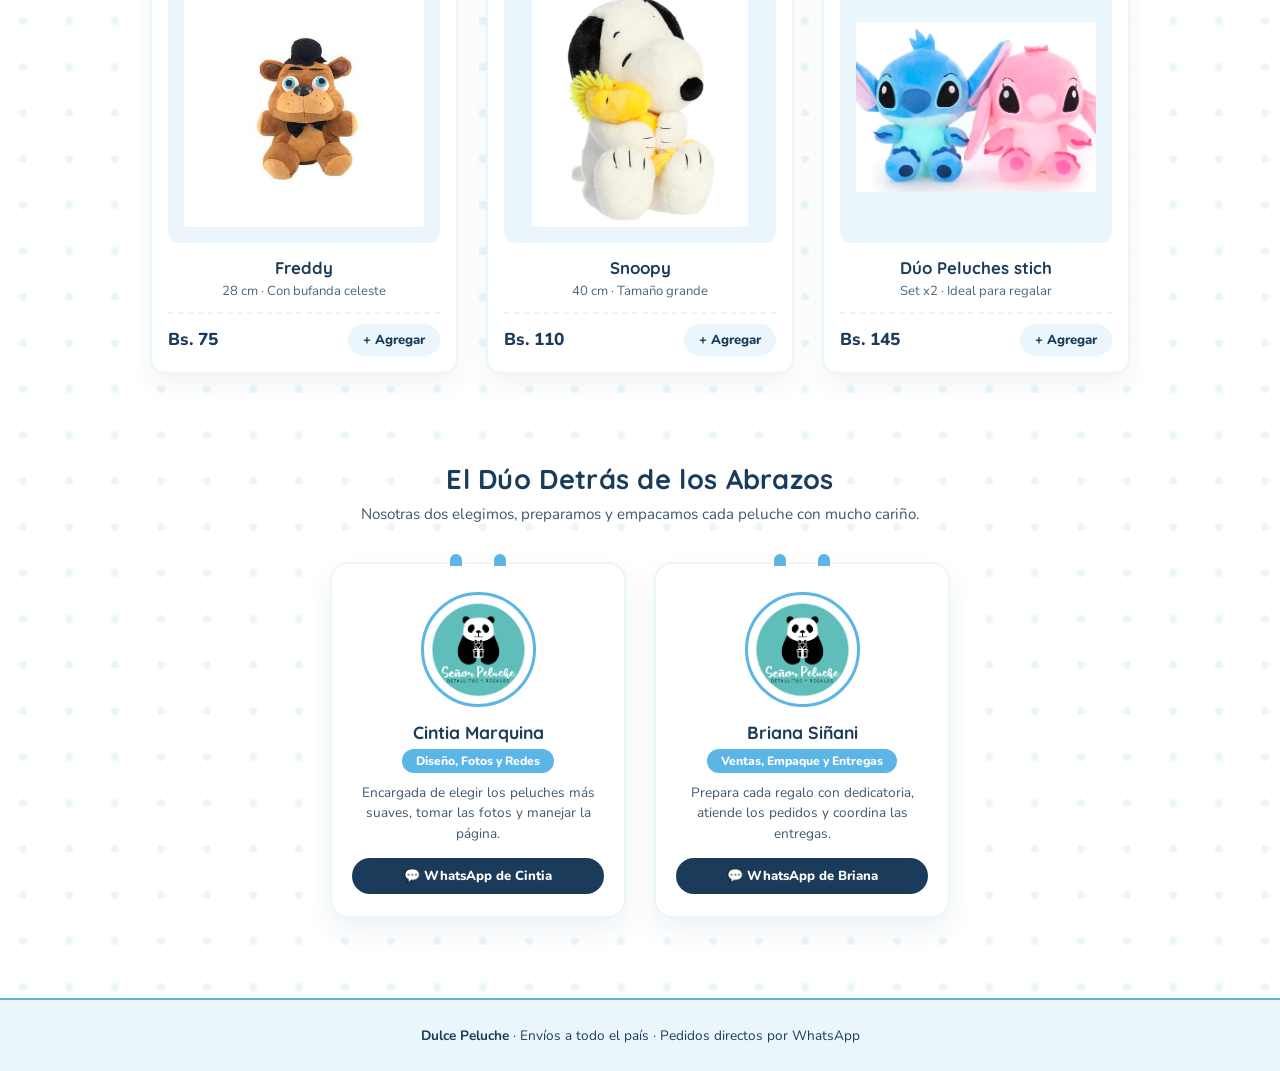
==== commit 257585fe: "agrege" ====
--- a/index.html
+++ b/index.html
@@ -4,6 +4,7 @@
   <meta charset="UTF-8" />
   <meta name="viewport" content="width=device-width, initial-scale=1.0" />
   <title>Dulce Peluche | Tienda Oficial</title>
+  <link rel="icon" href="img/logo.png" type="image/png" />
   <link rel="preconnect" href="https://fonts.googleapis.com">
   <link rel="preconnect" href="https://fonts.gstatic.com" crossorigin>
   <link href="https://fonts.googleapis.com/css2?family=Nunito:wght@400;600;700;800&family=Quicksand:wght@600;700&display=swap" rel="stylesheet">
@@ -57,15 +58,22 @@
     }
 
     .brand-icon {
-      width: 38px;
-      height: 38px;
+      width: 40px;
+      height: 40px;
       border-radius: 50%;
-      background: var(--celeste);
-      display: grid;
-      place-items: center;
-      color: var(--blanco);
-      font-weight: 800;
-      font-size: 18px;
+      background: var(--blanco);
+      border: 2px solid var(--celeste);
+      display: flex;
+      align-items: center;
+      justify-content: center;
+      overflow: hidden;
+      flex-shrink: 0;
+    }
+
+    .brand-icon img {
+      width: 100%;
+      height: 100%;
+      object-fit: contain;
     }
 
     .brand-name {
@@ -499,9 +507,9 @@
       height: 115px;
       margin: 0 auto 14px;
       border-radius: 50%;
-      background: var(--celeste-claro);
+      background: var(--blanco);
       border: 3px solid var(--celeste);
-      padding: 4px;
+      padding: 6px;
       display: flex;
       align-items: center;
       justify-content: center;
@@ -511,7 +519,7 @@
     .team-avatar img {
       width: 100%;
       height: 100%;
-      object-fit: cover;
+      object-fit: contain;
       border-radius: 50%;
     }
 
@@ -542,17 +550,6 @@
       opacity: 0.85;
       margin-bottom: 14px;
       flex: 1;
-    }
-
-    .plush-tag {
-      background: var(--celeste-claro);
-      color: var(--azul-oscuro);
-      font-size: 0.76rem;
-      font-weight: 800;
-      padding: 7px 12px;
-      border-radius: 10px;
-      border: 1px dashed var(--celeste);
-      margin-bottom: 12px;
     }
 
     .btn-wa-card {
@@ -719,7 +716,9 @@
   <header>
     <div class="nav-container">
       <a href="#" class="brand">
-        <div class="brand-icon">🦭</div>
+        <div class="brand-icon">
+          <img src="img/logo.png" alt="Logo Dulce Peluche" />
+        </div>
         <div>
           <span class="brand-name">Dulce Peluche</span>
           <span class="brand-sub">Tienda de Peluches Suaves</span>
@@ -912,11 +911,7 @@
         <article class="team-card">
           <div class="team-ears"><span></span><span></span></div>
           <div class="team-avatar">
-            <img
-              src="imagenes/compa1.jpg"
-              alt="Cintia Marquina"
-              onerror="this.src='data:image/svg+xml;utf8,<svg xmlns=%22http://www.w3.org/2000/svg%22 width=%22140%22 height=%22140%22 viewBox=%220 0 140 140%22><text x=%2270%22 y=%2265%22 font-family=%22sans-serif%22 font-size=%2226%22 text-anchor=%22middle%22>🦭</text><text x=%2270%22 y=%2295%22 font-family=%22monospace%22 font-size=%2210%22 fill=%22%231b3b5a%22 text-anchor=%22middle%22>compa1.jpg</text></svg>'"
-            />
+            <img src="img/logo.png" alt="Cintia Marquina" />
           </div>
           <h3 class="team-name">Cintia Marquina</h3>
           <span class="team-role">Diseño, Fotos y Redes</span>
@@ -928,11 +923,7 @@
         <article class="team-card">
           <div class="team-ears"><span></span><span></span></div>
           <div class="team-avatar">
-            <img
-              src="imagenes/compa2.jpg"
-              alt="Briana Siñani"
-              onerror="this.src='data:image/svg+xml;utf8,<svg xmlns=%22http://www.w3.org/2000/svg%22 width=%22140%22 height=%22140%22 viewBox=%220 0 140 140%22><text x=%2270%22 y=%2265%22 font-family=%22sans-serif%22 font-size=%2226%22 text-anchor=%22middle%22>🐰</text><text x=%2270%22 y=%2295%22 font-family=%22monospace%22 font-size=%2210%22 fill=%22%231b3b5a%22 text-anchor=%22middle%22>compa2.jpg</text></svg>'"
-            />
+            <img src="img/logo.png" alt="Briana Siñani" />
           </div>
           <h3 class="team-name">Briana Siñani</h3>
           <span class="team-role">Ventas, Empaque y Entregas</span>
@@ -941,6 +932,12 @@
         </article>
       </div>
     </section>
+
+  </main>
+
+  <footer id="contacto">
+    <p><strong>Dulce Peluche</strong> · Envíos a todo el país · Pedidos directos por WhatsApp</p>
+  </footer>
 
   <!-- MODAL DEL CARRITO -->
   <div class="cart-modal" id="cart-modal" onclick="if(event.target===this) toggleCart()">
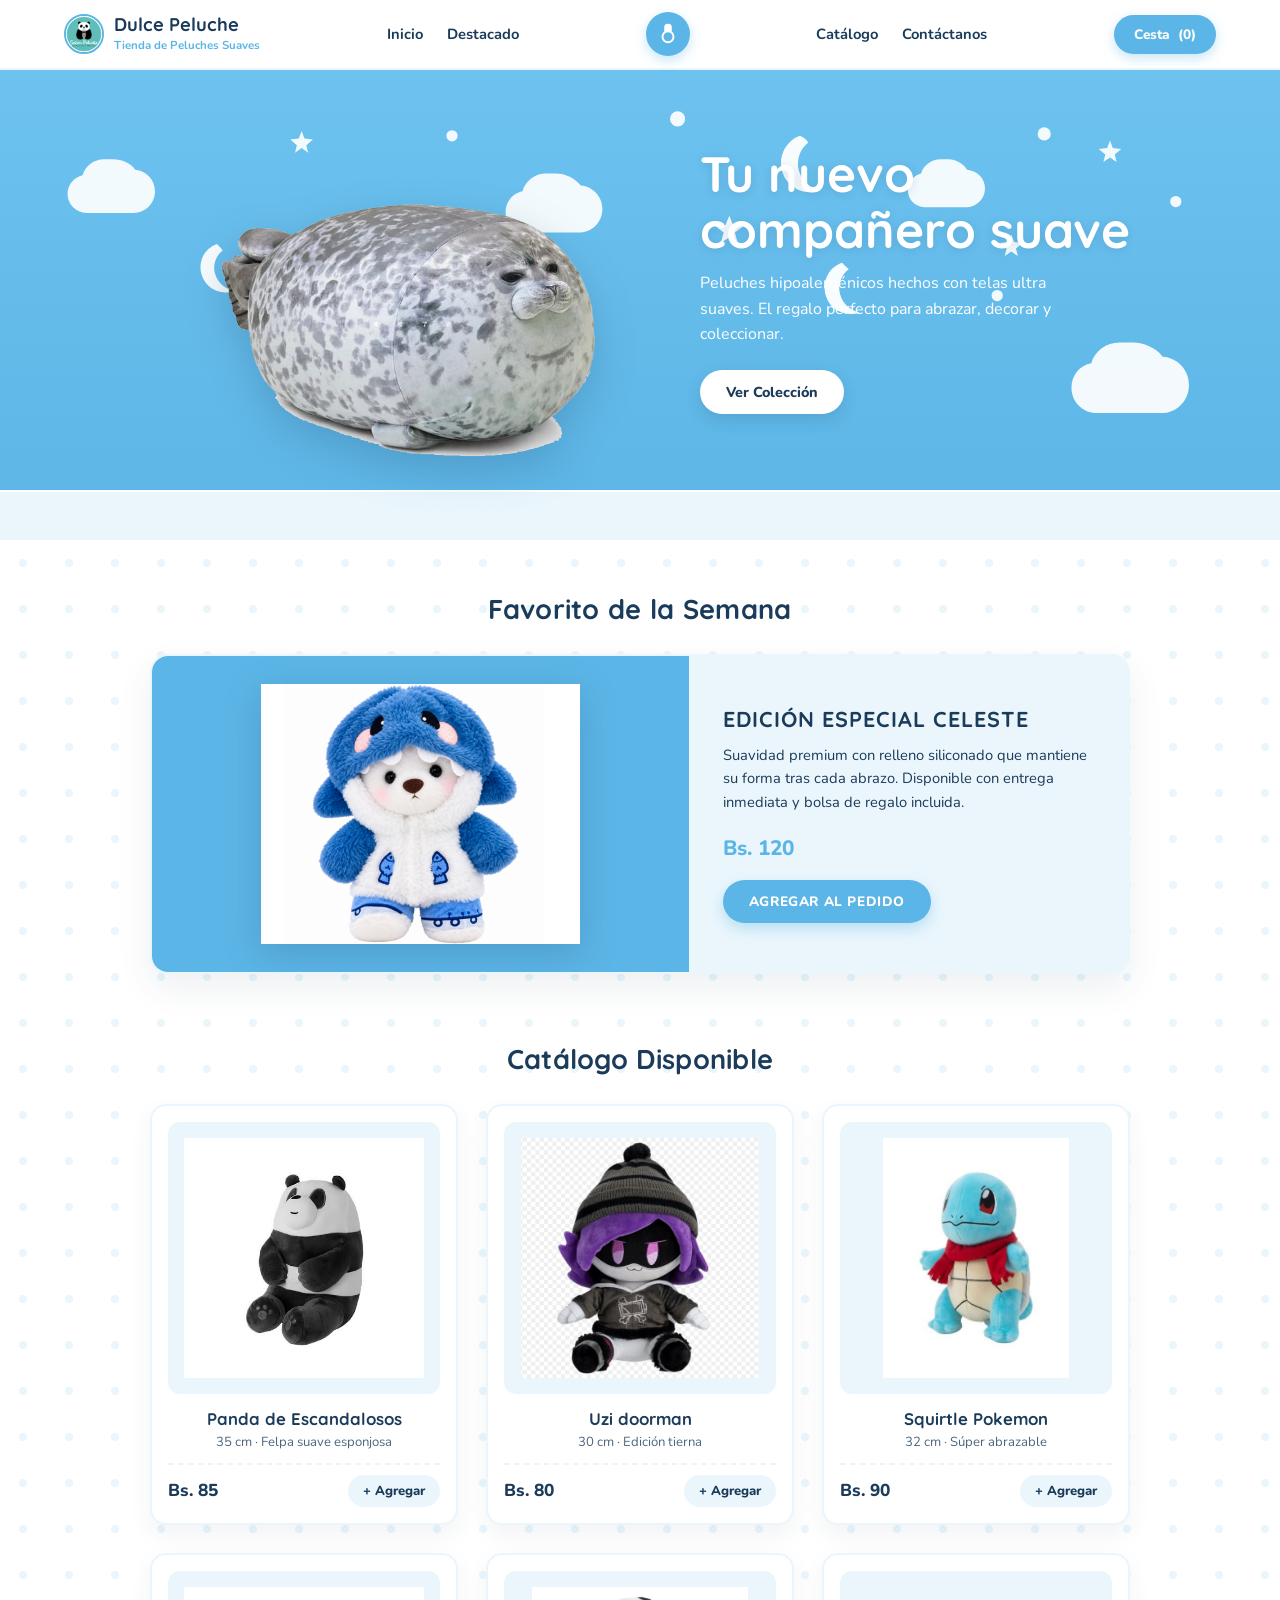
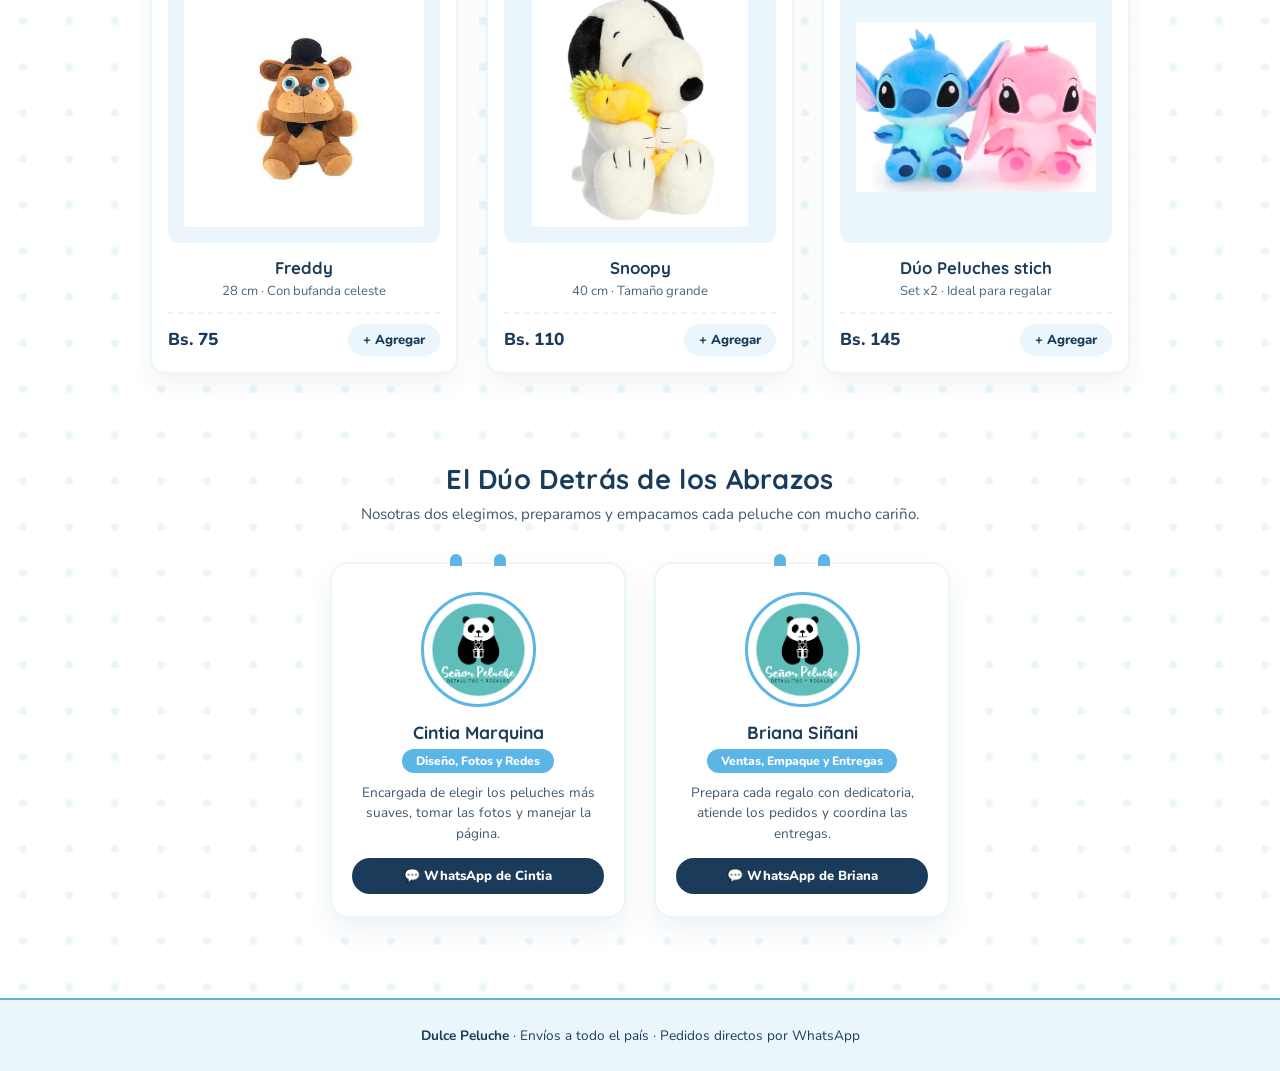
==== commit 78d5f71c: "agrege pestaña contactame" ====
--- a/index.html
+++ b/index.html
@@ -8,707 +8,7 @@
   <link rel="preconnect" href="https://fonts.googleapis.com">
   <link rel="preconnect" href="https://fonts.gstatic.com" crossorigin>
   <link href="https://fonts.googleapis.com/css2?family=Nunito:wght@400;600;700;800&family=Quicksand:wght@600;700&display=swap" rel="stylesheet">
-  <style>
-    /* PALETA ESTRICTA DE 3 COLORES: CELESTE, BLANCO Y AZUL MARINO */
-    :root {
-      --celeste: #5bb5e6;
-      --celeste-claro: #eaf6fc;
-      --blanco: #ffffff;
-      --azul-oscuro: #1b3b5a;
-    }
-
-    * {
-      box-sizing: border-box;
-      margin: 0;
-      padding: 0;
-    }
-
-    body {
-      font-family: 'Nunito', sans-serif;
-      color: var(--azul-oscuro);
-      background-color: var(--blanco);
-      overflow-x: hidden;
-    }
-
-    /* ================= NAVBAR SUPERIOR ================= */
-    header {
-      position: sticky;
-      top: 0;
-      z-index: 100;
-      background: var(--blanco);
-      border-bottom: 2px solid var(--celeste-claro);
-      padding: 12px 5%;
-    }
-
-    .nav-container {
-      max-width: 1180px;
-      margin: 0 auto;
-      display: flex;
-      align-items: center;
-      justify-content: space-between;
-      gap: 16px;
-    }
-
-    .brand {
-      display: flex;
-      align-items: center;
-      gap: 10px;
-      text-decoration: none;
-      color: var(--azul-oscuro);
-    }
-
-    .brand-icon {
-      width: 40px;
-      height: 40px;
-      border-radius: 50%;
-      background: var(--blanco);
-      border: 2px solid var(--celeste);
-      display: flex;
-      align-items: center;
-      justify-content: center;
-      overflow: hidden;
-      flex-shrink: 0;
-    }
-
-    .brand-icon img {
-      width: 100%;
-      height: 100%;
-      object-fit: contain;
-    }
-
-    .brand-name {
-      font-family: 'Quicksand', sans-serif;
-      font-weight: 700;
-      font-size: 1.15rem;
-      line-height: 1.1;
-      color: var(--azul-oscuro);
-    }
-
-    .brand-sub {
-      display: block;
-      font-size: 0.72rem;
-      color: var(--celeste);
-      font-weight: 700;
-    }
-
-    .nav-links {
-      display: flex;
-      align-items: center;
-      gap: 24px;
-      list-style: none;
-    }
-
-    .nav-links a {
-      text-decoration: none;
-      color: var(--azul-oscuro);
-      font-size: 0.92rem;
-      font-weight: 700;
-      transition: color 0.2s;
-    }
-
-    .nav-links a:hover {
-      color: var(--celeste);
-    }
-
-    .center-emblem {
-      width: 44px;
-      height: 44px;
-      border-radius: 50%;
-      background: var(--celeste);
-      display: grid;
-      place-items: center;
-      box-shadow: 0 4px 12px rgba(91, 181, 230, 0.35);
-      flex-shrink: 0;
-    }
-
-    .btn-cart {
-      background: var(--celeste);
-      color: var(--blanco);
-      border: none;
-      padding: 10px 20px;
-      border-radius: 999px;
-      font-family: 'Nunito', sans-serif;
-      font-weight: 800;
-      font-size: 0.85rem;
-      cursor: pointer;
-      display: flex;
-      align-items: center;
-      gap: 8px;
-      box-shadow: 0 4px 12px rgba(91, 181, 230, 0.35);
-      transition: background 0.2s, transform 0.15s;
-    }
-
-    .btn-cart:hover {
-      background: var(--azul-oscuro);
-      transform: translateY(-1px);
-    }
-
-    /* ================= HERO BANNER CELESTE CON LUNAS Y ESTRELLAS BLANCAS ================= */
-    .hero {
-      position: relative;
-      background: linear-gradient(180deg, #6dc2ef 0%, var(--celeste) 100%);
-      min-height: 470px;
-      display: flex;
-      flex-direction: column;
-      justify-content: space-between;
-      overflow: hidden;
-    }
-
-    .hero-doodles {
-      position: absolute;
-      inset: 0;
-      width: 100%;
-      height: 100%;
-      pointer-events: none;
-      z-index: 1;
-    }
-
-    .hero-content {
-      position: relative;
-      z-index: 2;
-      max-width: 1120px;
-      width: 100%;
-      margin: 0 auto;
-      padding: 36px 5% 0;
-      display: grid;
-      grid-template-columns: 1.1fr 0.9fr;
-      align-items: center;
-      gap: 24px;
-      flex: 1;
-    }
-
-    .hero-image-box {
-      display: flex;
-      justify-content: center;
-      align-items: flex-end;
-      height: 100%;
-    }
-
-    .hero-image-box img {
-      max-height: 360px;
-      width: auto;
-      max-width: 100%;
-      object-fit: contain;
-      filter: drop-shadow(0 14px 20px rgba(27, 59, 90, 0.22));
-      transform: translateY(14px);
-    }
-
-    .hero-text {
-      color: var(--blanco);
-      padding-bottom: 36px;
-    }
-
-    .hero-text h1 {
-      font-family: 'Quicksand', sans-serif;
-      font-size: clamp(2.1rem, 4vw, 3.1rem);
-      font-weight: 700;
-      line-height: 1.12;
-      margin-bottom: 14px;
-      text-shadow: 0 2px 10px rgba(27, 59, 90, 0.14);
-    }
-
-    .hero-text p {
-      font-size: 1rem;
-      line-height: 1.6;
-      color: var(--blanco);
-      max-width: 390px;
-      margin-bottom: 22px;
-    }
-
-    .hero-btn {
-      display: inline-block;
-      background: var(--blanco);
-      color: var(--azul-oscuro);
-      font-weight: 800;
-      text-decoration: none;
-      padding: 12px 26px;
-      border-radius: 999px;
-      font-size: 0.9rem;
-      box-shadow: 0 6px 16px rgba(27, 59, 90, 0.15);
-      transition: background 0.2s, color 0.2s, transform 0.2s;
-    }
-
-    .hero-btn:hover {
-      background: var(--azul-oscuro);
-      color: var(--blanco);
-      transform: translateY(-2px);
-    }
-
-    .hero-floor {
-      position: relative;
-      z-index: 1;
-      height: 50px;
-      width: 100%;
-      background: var(--celeste-claro);
-      border-top: 2px solid var(--blanco);
-    }
-
-    /* ================= CONTENIDO PRINCIPAL ================= */
-    .page-wrapper {
-      position: relative;
-      background-color: var(--blanco);
-      background-image: radial-gradient(var(--celeste-claro) 4px, transparent 4px);
-      background-size: 46px 46px;
-      padding: 52px 5% 80px;
-    }
-
-    .section-title {
-      text-align: center;
-      font-family: 'Quicksand', sans-serif;
-      font-size: 1.7rem;
-      font-weight: 700;
-      color: var(--azul-oscuro);
-      margin-bottom: 28px;
-      letter-spacing: 0.3px;
-    }
-
-    /* ================= SECCIÓN DESTACADA (TARJETA DIVIDIDA) ================= */
-    .featured-card {
-      max-width: 980px;
-      margin: 0 auto 68px;
-      display: grid;
-      grid-template-columns: 1.1fr 0.9fr;
-      background: var(--blanco);
-      border-radius: 18px;
-      overflow: hidden;
-      border: 2px solid var(--celeste-claro);
-      box-shadow: 0 14px 34px rgba(27, 59, 90, 0.08);
-    }
-
-    .featured-media {
-      background: var(--celeste);
-      display: flex;
-      align-items: center;
-      justify-content: center;
-      padding: 28px;
-      min-height: 310px;
-    }
-
-    .featured-media img {
-      max-height: 260px;
-      width: auto;
-      max-width: 100%;
-      object-fit: contain;
-      filter: drop-shadow(0 10px 18px rgba(27, 59, 90, 0.2));
-    }
-
-    .featured-info {
-      background: var(--celeste-claro);
-      padding: 38px 34px;
-      display: flex;
-      flex-direction: column;
-      justify-content: center;
-    }
-
-    .featured-info h2 {
-      font-family: 'Quicksand', sans-serif;
-      font-size: 1.35rem;
-      font-weight: 700;
-      text-transform: uppercase;
-      letter-spacing: 1px;
-      color: var(--azul-oscuro);
-      margin-bottom: 12px;
-    }
-
-    .featured-info p {
-      font-size: 0.92rem;
-      line-height: 1.6;
-      color: var(--azul-oscuro);
-      margin-bottom: 20px;
-    }
-
-    .featured-price {
-      font-size: 1.3rem;
-      font-weight: 800;
-      color: var(--celeste);
-      margin-bottom: 18px;
-    }
-
-    .btn-primary {
-      align-self: flex-start;
-      background: var(--celeste);
-      color: var(--blanco);
-      border: none;
-      padding: 12px 26px;
-      border-radius: 999px;
-      font-family: 'Nunito', sans-serif;
-      font-weight: 800;
-      font-size: 0.85rem;
-      text-transform: uppercase;
-      letter-spacing: 0.6px;
-      cursor: pointer;
-      box-shadow: 0 6px 14px rgba(91, 181, 230, 0.35);
-      transition: background 0.2s, transform 0.15s;
-    }
-
-    .btn-primary:hover {
-      background: var(--azul-oscuro);
-      transform: translateY(-2px);
-    }
-
-    /* ================= CATÁLOGO 3 COLUMNAS ================= */
-    .catalog-grid {
-      max-width: 980px;
-      margin: 0 auto 76px;
-      display: grid;
-      grid-template-columns: repeat(3, 1fr);
-      gap: 28px;
-    }
-
-    .product-card {
-      background: var(--blanco);
-      border-radius: 16px;
-      padding: 16px;
-      border: 2px solid var(--celeste-claro);
-      box-shadow: 0 10px 24px rgba(27, 59, 90, 0.06);
-      text-align: center;
-      transition: transform 0.2s, border-color 0.2s;
-    }
-
-    .product-card:hover {
-      transform: translateY(-4px);
-      border-color: var(--celeste);
-    }
-
-    .product-thumb {
-      aspect-ratio: 1 / 1;
-      border-radius: 12px;
-      background: var(--celeste-claro);
-      display: flex;
-      align-items: center;
-      justify-content: center;
-      padding: 16px;
-      margin-bottom: 14px;
-      overflow: hidden;
-    }
-
-    .product-thumb img {
-      width: 100%;
-      height: 100%;
-      object-fit: contain;
-      transition: transform 0.25s;
-    }
-
-    .product-card:hover .product-thumb img {
-      transform: scale(1.05);
-    }
-
-    .product-title {
-      font-family: 'Quicksand', sans-serif;
-      font-size: 1.05rem;
-      font-weight: 700;
-      color: var(--azul-oscuro);
-      margin-bottom: 4px;
-    }
-
-    .product-desc {
-      font-size: 0.82rem;
-      color: var(--azul-oscuro);
-      opacity: 0.78;
-      margin-bottom: 12px;
-    }
-
-    .product-footer {
-      display: flex;
-      align-items: center;
-      justify-content: space-between;
-      padding-top: 10px;
-      border-top: 2px dashed var(--celeste-claro);
-    }
-
-    .product-price {
-      font-weight: 800;
-      font-size: 1.08rem;
-      color: var(--azul-oscuro);
-    }
-
-    .btn-add {
-      background: var(--celeste-claro);
-      color: var(--azul-oscuro);
-      border: none;
-      padding: 7px 15px;
-      border-radius: 999px;
-      font-family: 'Nunito', sans-serif;
-      font-weight: 800;
-      font-size: 0.82rem;
-      cursor: pointer;
-      transition: background 0.2s, color 0.2s;
-    }
-
-    .btn-add:hover {
-      background: var(--celeste);
-      color: var(--blanco);
-    }
-
-    /* ================= SECCIÓN EQUIPO (DÚO DE 2) ================= */
-    .team-section {
-      max-width: 980px;
-      margin: 0 auto;
-      padding-top: 12px;
-    }
-
-    .team-section .section-title {
-      margin-bottom: 8px;
-    }
-
-    .team-subtitle {
-      text-align: center;
-      color: var(--azul-oscuro);
-      opacity: 0.85;
-      font-size: 0.95rem;
-      margin-bottom: 38px;
-    }
-
-    .team-grid {
-      display: grid;
-      grid-template-columns: repeat(2, 1fr);
-      gap: 28px;
-      max-width: 620px;
-      margin: 0 auto;
-    }
-
-    .team-card {
-      position: relative;
-      background: var(--blanco);
-      border-radius: 18px;
-      padding: 28px 20px 22px;
-      text-align: center;
-      box-shadow: 0 12px 26px rgba(27, 59, 90, 0.07);
-      border: 2px solid var(--celeste-claro);
-      transition: transform 0.22s, border-color 0.22s;
-      display: flex;
-      flex-direction: column;
-    }
-
-    .team-card:hover {
-      transform: translateY(-5px);
-      border-color: var(--celeste);
-    }
-
-    .team-ears {
-      position: absolute;
-      top: -13px;
-      left: 50%;
-      transform: translateX(-50%);
-      display: flex;
-      gap: 26px;
-    }
-
-    .team-ears span {
-      width: 18px;
-      height: 18px;
-      border-radius: 50% 50% 0 0;
-      background: var(--celeste);
-      border: 3px solid var(--blanco);
-    }
-
-    .team-avatar {
-      width: 115px;
-      height: 115px;
-      margin: 0 auto 14px;
-      border-radius: 50%;
-      background: var(--blanco);
-      border: 3px solid var(--celeste);
-      padding: 6px;
-      display: flex;
-      align-items: center;
-      justify-content: center;
-      overflow: hidden;
-    }
-
-    .team-avatar img {
-      width: 100%;
-      height: 100%;
-      object-fit: contain;
-      border-radius: 50%;
-    }
-
-    .team-name {
-      font-family: 'Quicksand', sans-serif;
-      font-size: 1.1rem;
-      font-weight: 700;
-      color: var(--azul-oscuro);
-      margin-bottom: 6px;
-    }
-
-    .team-role {
-      align-self: center;
-      display: inline-block;
-      background: var(--celeste);
-      color: var(--blanco);
-      font-size: 0.76rem;
-      font-weight: 800;
-      padding: 4px 14px;
-      border-radius: 999px;
-      margin-bottom: 10px;
-    }
-
-    .team-bio {
-      font-size: 0.85rem;
-      line-height: 1.5;
-      color: var(--azul-oscuro);
-      opacity: 0.85;
-      margin-bottom: 14px;
-      flex: 1;
-    }
-
-    .btn-wa-card {
-      display: inline-block;
-      width: 100%;
-      background: var(--azul-oscuro);
-      color: var(--blanco);
-      text-decoration: none;
-      font-size: 0.82rem;
-      font-weight: 800;
-      padding: 9px 14px;
-      border-radius: 999px;
-      transition: background 0.2s;
-    }
-
-    .btn-wa-card:hover {
-      background: var(--celeste);
-    }
-
-    /* ================= MODAL CARRITO / PEDIDO WHATSAPP ================= */
-    .cart-modal {
-      position: fixed;
-      inset: 0;
-      background: rgba(27, 59, 90, 0.45);
-      display: none;
-      align-items: center;
-      justify-content: center;
-      z-index: 200;
-      padding: 16px;
-    }
-
-    .cart-modal.open {
-      display: flex;
-    }
-
-    .cart-box {
-      background: var(--blanco);
-      width: 100%;
-      max-width: 420px;
-      border-radius: 18px;
-      padding: 24px;
-      border: 2px solid var(--celeste);
-      box-shadow: 0 20px 45px rgba(27, 59, 90, 0.22);
-    }
-
-    .cart-header {
-      display: flex;
-      justify-content: space-between;
-      align-items: center;
-      margin-bottom: 16px;
-      border-bottom: 2px solid var(--celeste-claro);
-      padding-bottom: 10px;
-      color: var(--azul-oscuro);
-    }
-
-    .cart-items {
-      max-height: 240px;
-      overflow-y: auto;
-      margin-bottom: 16px;
-    }
-
-    .cart-item {
-      display: flex;
-      justify-content: space-between;
-      align-items: center;
-      padding: 8px 0;
-      border-bottom: 1px dashed var(--celeste-claro);
-      font-size: 0.9rem;
-      color: var(--azul-oscuro);
-    }
-
-    .cart-total {
-      display: flex;
-      justify-content: space-between;
-      font-weight: 800;
-      font-size: 1.1rem;
-      margin-bottom: 14px;
-      color: var(--azul-oscuro);
-    }
-
-    .cart-wa-label {
-      font-size: 0.8rem;
-      font-weight: 700;
-      color: var(--azul-oscuro);
-      opacity: 0.8;
-      margin-bottom: 8px;
-      text-align: center;
-    }
-
-    .cart-wa-buttons {
-      display: grid;
-      grid-template-columns: 1fr 1fr;
-      gap: 10px;
-    }
-
-    .btn-whatsapp {
-      width: 100%;
-      background: var(--celeste);
-      color: var(--blanco);
-      border: none;
-      padding: 11px 10px;
-      border-radius: 999px;
-      font-family: 'Nunito', sans-serif;
-      font-weight: 800;
-      font-size: 0.85rem;
-      cursor: pointer;
-      transition: background 0.2s;
-    }
-
-    .btn-whatsapp.alt {
-      background: var(--azul-oscuro);
-    }
-
-    .btn-whatsapp:hover {
-      opacity: 0.9;
-    }
-
-    footer {
-      text-align: center;
-      padding: 26px;
-      background: var(--celeste-claro);
-      color: var(--azul-oscuro);
-      font-size: 0.85rem;
-      border-top: 2px solid var(--celeste);
-    }
-
-    /* ================= DISEÑO RESPONSIVO ================= */
-    @media (max-width: 820px) {
-      .hero-content,
-      .featured-card {
-        grid-template-columns: 1fr;
-        text-align: center;
-      }
-      .hero-text p {
-        margin-left: auto;
-        margin-right: auto;
-      }
-      .featured-info {
-        align-items: center;
-      }
-      .btn-primary {
-        align-self: center;
-      }
-      .catalog-grid {
-        grid-template-columns: repeat(2, 1fr);
-      }
-      .nav-links {
-        display: none;
-      }
-    }
-
-    @media (max-width: 560px) {
-      .catalog-grid,
-      .team-grid,
-      .cart-wa-buttons {
-        grid-template-columns: 1fr;
-      }
-    }
-  </style>
+  <link rel="stylesheet" href="css/style.css" />
 </head>
 <body>
 
@@ -739,7 +39,7 @@
 
       <ul class="nav-links">
         <li><a href="#catalogo">Catálogo</a></li>
-        <li><a href="#equipo">Nosotras</a></li>
+        <li><a href="page/contactame.html">Contáctanos</a></li>
       </ul>
 
       <button class="btn-cart" onclick="toggleCart()">
@@ -779,11 +79,7 @@
 
     <div class="hero-content">
       <div class="hero-image-box">
-        <img
-          src="img/985e0abb432506d3842e09fe91f158cc.png"
-          alt="Peluche Principal"
-          onerror="this.src='data:image/svg+xml;utf8,<svg xmlns=%22http://www.w3.org/2000/svg%22 width=%22360%22 height=%22360%22 viewBox=%220 0 360 360%22><rect width=%22360%22 height=%22360%22 rx=%2224%22 fill=%22rgba(255,255,255,0.2)%22 stroke=%22white%22 stroke-dasharray=%228 8%22 stroke-width=%223%22/><text x=%22180%22 y=%22170%22 font-family=%22sans-serif%22 font-size=%2218%22 font-weight=%22bold%22 fill=%22white%22 text-anchor=%22middle%22>Tu foto principal:</text><text x=%22180%22 y=%22200%22 font-family=%22monospace%22 font-size=%2214%22 fill=%22white%22 text-anchor=%22middle%22>imagenes/principal.png</text></svg>'"
-        />
+        <img src="img/985e0abb432506d3842e09fe91f158cc.png" alt="Peluche Principal" />
       </div>
 
       <div class="hero-text">
@@ -804,11 +100,7 @@
 
     <section class="featured-card">
       <div class="featured-media">
-        <img
-          src="img/azulito toma 2.png"
-          alt="Peluche Destacado"
-          onerror="this.src='data:image/svg+xml;utf8,<svg xmlns=%22http://www.w3.org/2000/svg%22 width=%22280%22 height=%22240%22 viewBox=%220 0 280 240%22><rect width=%22280%22 height=%22240%22 rx=%2216%22 fill=%22rgba(255,255,255,0.35)%22/><text x=%22140%22 y=%22115%22 font-family=%22sans-serif%22 font-size=%2215%22 font-weight=%22bold%22 fill=%22%23ffffff%22 text-anchor=%22middle%22>Foto destacada:</text><text x=%22140%22 y=%22140%22 font-family=%22monospace%22 font-size=%2213%22 fill=%22%23ffffff%22 text-anchor=%22middle%22>imagenes/destacado.png</text></svg>'"
-        />
+        <img src="img/azulito toma 2.png" alt="Peluche Destacado" />
       </div>
       <div class="featured-info">
         <h2>Edición Especial Celeste</h2>
@@ -824,8 +116,7 @@
     <section class="catalog-grid">
       <article class="product-card">
         <div class="product-thumb">
-          <img src="img/panda.jpg" alt="Panda de Escandalosos"
-            onerror="this.src='data:image/svg+xml;utf8,<svg xmlns=%22http://www.w3.org/2000/svg%22 width=%22220%22 height=%22220%22 viewBox=%220 0 220 220%22><text x=%22110%22 y=%22105%22 font-family=%22sans-serif%22 font-size=%2213%22 font-weight=%22bold%22 fill=%22%231b3b5a%22 text-anchor=%22middle%22>Foto 1:</text><text x=%22110%22 y=%22128%22 font-family=%22monospace%22 font-size=%2212%22 fill=%22%235bb5e6%22 text-anchor=%22middle%22>imagenes/peluche1.jpg</text></svg>'" />
+          <img src="img/panda.jpg" alt="Panda de Escandalosos" />
         </div>
         <h3 class="product-title">Panda de Escandalosos</h3>
         <p class="product-desc">35 cm · Felpa suave esponjosa</p>
@@ -837,8 +128,7 @@
 
       <article class="product-card">
         <div class="product-thumb">
-          <img src="img/uzi.png" alt="Uzi doorman"
-            onerror="this.src='data:image/svg+xml;utf8,<svg xmlns=%22http://www.w3.org/2000/svg%22 width=%22220%22 height=%22220%22 viewBox=%220 0 220 220%22><text x=%22110%22 y=%22105%22 font-family=%22sans-serif%22 font-size=%2213%22 font-weight=%22bold%22 fill=%22%231b3b5a%22 text-anchor=%22middle%22>Foto 2:</text><text x=%22110%22 y=%22128%22 font-family=%22monospace%22 font-size=%2212%22 fill=%22%235bb5e6%22 text-anchor=%22middle%22>imagenes/peluche2.jpg</text></svg>'" />
+          <img src="img/uzi.png" alt="Uzi doorman" />
         </div>
         <h3 class="product-title">Uzi doorman</h3>
         <p class="product-desc">30 cm · Edición tierna</p>
@@ -850,8 +140,7 @@
 
       <article class="product-card">
         <div class="product-thumb">
-          <img src="img/squirtle.jpg" alt="Squirtle Pokemon"
-            onerror="this.src='data:image/svg+xml;utf8,<svg xmlns=%22http://www.w3.org/2000/svg%22 width=%22220%22 height=%22220%22 viewBox=%220 0 220 220%22><text x=%22110%22 y=%22105%22 font-family=%22sans-serif%22 font-size=%2213%22 font-weight=%22bold%22 fill=%22%231b3b5a%22 text-anchor=%22middle%22>Foto 3:</text><text x=%22110%22 y=%22128%22 font-family=%22monospace%22 font-size=%2212%22 fill=%22%235bb5e6%22 text-anchor=%22middle%22>imagenes/peluche3.jpg</text></svg>'" />
+          <img src="img/squirtle.jpg" alt="Squirtle Pokemon" />
         </div>
         <h3 class="product-title">Squirtle Pokemon</h3>
         <p class="product-desc">32 cm · Súper abrazable</p>
@@ -863,8 +152,7 @@
 
       <article class="product-card">
         <div class="product-thumb">
-          <img src="img/freddy.jpg" alt="Freddy"
-            onerror="this.src='data:image/svg+xml;utf8,<svg xmlns=%22http://www.w3.org/2000/svg%22 width=%22220%22 height=%22220%22 viewBox=%220 0 220 220%22><text x=%22110%22 y=%22105%22 font-family=%22sans-serif%22 font-size=%2213%22 font-weight=%22bold%22 fill=%22%231b3b5a%22 text-anchor=%22middle%22>Foto 4:</text><text x=%22110%22 y=%22128%22 font-family=%22monospace%22 font-size=%2212%22 fill=%22%235bb5e6%22 text-anchor=%22middle%22>imagenes/peluche4.jpg</text></svg>'" />
+          <img src="img/freddy.jpg" alt="Freddy" />
         </div>
         <h3 class="product-title">Freddy</h3>
         <p class="product-desc">28 cm · Con bufanda celeste</p>
@@ -876,8 +164,7 @@
 
       <article class="product-card">
         <div class="product-thumb">
-          <img src="img/snoopy de PELUCHE.png" alt="Snoopy"
-            onerror="this.src='data:image/svg+xml;utf8,<svg xmlns=%22http://www.w3.org/2000/svg%22 width=%22220%22 height=%22220%22 viewBox=%220 0 220 220%22><text x=%22110%22 y=%22105%22 font-family=%22sans-serif%22 font-size=%2213%22 font-weight=%22bold%22 fill=%22%231b3b5a%22 text-anchor=%22middle%22>Foto 5:</text><text x=%22110%22 y=%22128%22 font-family=%22monospace%22 font-size=%2212%22 fill=%22%235bb5e6%22 text-anchor=%22middle%22>imagenes/peluche5.jpg</text></svg>'" />
+          <img src="img/snoopy de PELUCHE.png" alt="Snoopy" />
         </div>
         <h3 class="product-title">Snoopy</h3>
         <p class="product-desc">40 cm · Tamaño grande</p>
@@ -889,8 +176,7 @@
 
       <article class="product-card">
         <div class="product-thumb">
-          <img src="img/stich's dobles.png" alt="Dúo Peluches stich"
-            onerror="this.src='data:image/svg+xml;utf8,<svg xmlns=%22http://www.w3.org/2000/svg%22 width=%22220%22 height=%22220%22 viewBox=%220 0 220 220%22><text x=%22110%22 y=%22105%22 font-family=%22sans-serif%22 font-size=%2213%22 font-weight=%22bold%22 fill=%22%231b3b5a%22 text-anchor=%22middle%22>Foto 6:</text><text x=%22110%22 y=%22128%22 font-family=%22monospace%22 font-size=%2212%22 fill=%22%235bb5e6%22 text-anchor=%22middle%22>imagenes/peluche6.jpg</text></svg>'" />
+          <img src="img/stich's dobles.png" alt="Dúo Peluches stich" />
         </div>
         <h3 class="product-title">Dúo Peluches stich</h3>
         <p class="product-desc">Set x2 · Ideal para regalar</p>
@@ -901,7 +187,7 @@
       </article>
     </section>
 
-    <!-- ================= SECCIÓN EQUIPO (DÚO DE 2) ================= -->
+    <!-- SECCIÓN EQUIPO (DÚO DE 2) -->
     <section class="team-section" id="equipo">
       <h2 class="section-title">El Dúo Detrás de los Abrazos</h2>
       <p class="team-subtitle">Nosotras dos elegimos, preparamos y empacamos cada peluche con mucho cariño.</p>
@@ -944,10 +230,10 @@
     <div class="cart-box">
       <div class="cart-header">
         <h3>Tu Cesta de Peluches</h3>
-        <button onclick="toggleCart()" style="border:none;background:none;font-size:1.3rem;cursor:pointer;color:var(--azul-oscuro);">✕</button>
+        <button class="btn-close-modal" onclick="toggleCart()">✕</button>
       </div>
       <div class="cart-items" id="cart-items">
-        <p style="color:var(--azul-oscuro);opacity:0.7;text-align:center;">Aún no agregaste peluches.</p>
+        <p class="cart-empty">Aún no agregaste peluches.</p>
       </div>
       <div class="cart-total">
         <span>Total:</span>
@@ -961,66 +247,6 @@
     </div>
   </div>
 
-  <script>
-    const WHATSAPP_CINTIA = "59163397495";
-    const WHATSAPP_BRIANA = "59164550630";
-
-    let cart = [];
-
-    function addToCart(name, price) {
-      cart.push({ name, price });
-      updateCartUI();
-    }
-
-    function removeFromCart(index) {
-      cart.splice(index, 1);
-      updateCartUI();
-    }
-
-    function updateCartUI() {
-      document.getElementById("cart-count").textContent = `(${cart.length})`;
-      const list = document.getElementById("cart-items");
-      const totalEl = document.getElementById("cart-total");
-
-      if (cart.length === 0) {
-        list.innerHTML = '<p style="color:var(--azul-oscuro);opacity:0.7;text-align:center;">Aún no agregaste peluches.</p>';
-        totalEl.textContent = "Bs. 0";
-        return;
-      }
-
-      let total = 0;
-      list.innerHTML = cart.map((item, i) => {
-        total += item.price;
-        return `
-          <div class="cart-item">
-            <span>${item.name}</span>
-            <span>
-              <strong>Bs. ${item.price}</strong>
-              <button onclick="removeFromCart(${i})" style="margin-left:8px;border:none;background:none;color:var(--celeste);cursor:pointer;font-weight:bold;">✕</button>
-            </span>
-          </div>
-        `;
-      }).join("");
-
-      totalEl.textContent = `Bs. ${total}`;
-    }
-
-    function toggleCart() {
-      document.getElementById("cart-modal").classList.toggle("open");
-    }
-
-    function sendWhatsApp(quien) {
-      if (cart.length === 0) return alert("Agrega al menos un peluche primero.");
-
-      const numero = quien === "cintia" ? WHATSAPP_CINTIA : WHATSAPP_BRIANA;
-      const nombre = quien === "cintia" ? "Cintia" : "Briana";
-
-      const lines = cart.map(item => `• ${item.name} (Bs. ${item.price})`).join("%0A");
-      const total = cart.reduce((acc, item) => acc + item.price, 0);
-      const msg = `Hola ${nombre}! Quiero hacer este pedido de peluches:%0A%0A${lines}%0A%0A*Total: Bs. ${total}*`;
-
-      window.open(`https://wa.me/${numero}?text=${msg}`, "_blank");
-    }
-  </script>
+  <script src="js/main.js"></script>
 </body>
 </html>
--- a/css/style.css
+++ b/css/style.css
@@ -0,0 +1,723 @@
+/* PALETA ESTRICTA DE 3 COLORES: CELESTE, BLANCO Y AZUL MARINO */
+:root {
+  --celeste: #5bb5e6;
+  --celeste-claro: #eaf6fc;
+  --blanco: #ffffff;
+  --azul-oscuro: #1b3b5a;
+}
+
+* {
+  box-sizing: border-box;
+  margin: 0;
+  padding: 0;
+}
+
+body {
+  font-family: 'Nunito', sans-serif;
+  color: var(--azul-oscuro);
+  background-color: var(--blanco);
+  overflow-x: hidden;
+}
+
+/* ================= NAVBAR SUPERIOR ================= */
+header {
+  position: sticky;
+  top: 0;
+  z-index: 100;
+  background: var(--blanco);
+  border-bottom: 2px solid var(--celeste-claro);
+  padding: 12px 5%;
+}
+
+.nav-container {
+  max-width: 1180px;
+  margin: 0 auto;
+  display: flex;
+  align-items: center;
+  justify-content: space-between;
+  gap: 16px;
+}
+
+.brand {
+  display: flex;
+  align-items: center;
+  gap: 10px;
+  text-decoration: none;
+  color: var(--azul-oscuro);
+}
+
+.brand-icon {
+  width: 40px;
+  height: 40px;
+  border-radius: 50%;
+  background: var(--blanco);
+  border: 2px solid var(--celeste);
+  display: flex;
+  align-items: center;
+  justify-content: center;
+  overflow: hidden;
+  flex-shrink: 0;
+}
+
+.brand-icon img {
+  width: 100%;
+  height: 100%;
+  object-fit: contain;
+}
+
+.brand-name {
+  font-family: 'Quicksand', sans-serif;
+  font-weight: 700;
+  font-size: 1.15rem;
+  line-height: 1.1;
+  color: var(--azul-oscuro);
+}
+
+.brand-sub {
+  display: block;
+  font-size: 0.72rem;
+  color: var(--celeste);
+  font-weight: 700;
+}
+
+.nav-links {
+  display: flex;
+  align-items: center;
+  gap: 24px;
+  list-style: none;
+}
+
+.nav-links a {
+  text-decoration: none;
+  color: var(--azul-oscuro);
+  font-size: 0.92rem;
+  font-weight: 700;
+  transition: color 0.2s;
+}
+
+.nav-links a:hover {
+  color: var(--celeste);
+}
+
+.center-emblem {
+  width: 44px;
+  height: 44px;
+  border-radius: 50%;
+  background: var(--celeste);
+  display: grid;
+  place-items: center;
+  box-shadow: 0 4px 12px rgba(91, 181, 230, 0.35);
+  flex-shrink: 0;
+}
+
+.btn-cart {
+  background: var(--celeste);
+  color: var(--blanco);
+  border: none;
+  padding: 10px 20px;
+  border-radius: 999px;
+  font-family: 'Nunito', sans-serif;
+  font-weight: 800;
+  font-size: 0.85rem;
+  cursor: pointer;
+  display: flex;
+  align-items: center;
+  gap: 8px;
+  box-shadow: 0 4px 12px rgba(91, 181, 230, 0.35);
+  transition: background 0.2s, transform 0.15s;
+}
+
+.btn-cart:hover {
+  background: var(--azul-oscuro);
+  transform: translateY(-1px);
+}
+
+/* ================= HERO BANNER CELESTE CON LUNAS Y ESTRELLAS BLANCAS ================= */
+.hero {
+  position: relative;
+  background: linear-gradient(180deg, #6dc2ef 0%, var(--celeste) 100%);
+  min-height: 470px;
+  display: flex;
+  flex-direction: column;
+  justify-content: space-between;
+  overflow: hidden;
+}
+
+.hero-doodles {
+  position: absolute;
+  inset: 0;
+  width: 100%;
+  height: 100%;
+  pointer-events: none;
+  z-index: 1;
+}
+
+.hero-content {
+  position: relative;
+  z-index: 2;
+  max-width: 1120px;
+  width: 100%;
+  margin: 0 auto;
+  padding: 36px 5% 0;
+  display: grid;
+  grid-template-columns: 1.1fr 0.9fr;
+  align-items: center;
+  gap: 24px;
+  flex: 1;
+}
+
+.hero-image-box {
+  display: flex;
+  justify-content: center;
+  align-items: flex-end;
+  height: 100%;
+}
+
+.hero-image-box img {
+  max-height: 360px;
+  width: auto;
+  max-width: 100%;
+  object-fit: contain;
+  filter: drop-shadow(0 14px 20px rgba(27, 59, 90, 0.22));
+  transform: translateY(14px);
+}
+
+.hero-text {
+  color: var(--blanco);
+  padding-bottom: 36px;
+}
+
+.hero-text h1 {
+  font-family: 'Quicksand', sans-serif;
+  font-size: clamp(2.1rem, 4vw, 3.1rem);
+  font-weight: 700;
+  line-height: 1.12;
+  margin-bottom: 14px;
+  text-shadow: 0 2px 10px rgba(27, 59, 90, 0.14);
+}
+
+.hero-text p {
+  font-size: 1rem;
+  line-height: 1.6;
+  color: var(--blanco);
+  max-width: 390px;
+  margin-bottom: 22px;
+}
+
+.hero-btn {
+  display: inline-block;
+  background: var(--blanco);
+  color: var(--azul-oscuro);
+  font-weight: 800;
+  text-decoration: none;
+  padding: 12px 26px;
+  border-radius: 999px;
+  font-size: 0.9rem;
+  box-shadow: 0 6px 16px rgba(27, 59, 90, 0.15);
+  transition: background 0.2s, color 0.2s, transform 0.2s;
+}
+
+.hero-btn:hover {
+  background: var(--azul-oscuro);
+  color: var(--blanco);
+  transform: translateY(-2px);
+}
+
+.hero-floor {
+  position: relative;
+  z-index: 1;
+  height: 50px;
+  width: 100%;
+  background: var(--celeste-claro);
+  border-top: 2px solid var(--blanco);
+}
+
+/* ================= CONTENIDO PRINCIPAL ================= */
+.page-wrapper {
+  position: relative;
+  background-color: var(--blanco);
+  background-image: radial-gradient(var(--celeste-claro) 4px, transparent 4px);
+  background-size: 46px 46px;
+  padding: 52px 5% 80px;
+}
+
+.section-title {
+  text-align: center;
+  font-family: 'Quicksand', sans-serif;
+  font-size: 1.7rem;
+  font-weight: 700;
+  color: var(--azul-oscuro);
+  margin-bottom: 28px;
+  letter-spacing: 0.3px;
+}
+
+/* ================= SECCIÓN DESTACADA (TARJETA DIVIDIDA) ================= */
+.featured-card {
+  max-width: 980px;
+  margin: 0 auto 68px;
+  display: grid;
+  grid-template-columns: 1.1fr 0.9fr;
+  background: var(--blanco);
+  border-radius: 18px;
+  overflow: hidden;
+  border: 2px solid var(--celeste-claro);
+  box-shadow: 0 14px 34px rgba(27, 59, 90, 0.08);
+}
+
+.featured-media {
+  background: var(--celeste);
+  display: flex;
+  align-items: center;
+  justify-content: center;
+  padding: 28px;
+  min-height: 310px;
+}
+
+.featured-media img {
+  max-height: 260px;
+  width: auto;
+  max-width: 100%;
+  object-fit: contain;
+  filter: drop-shadow(0 10px 18px rgba(27, 59, 90, 0.2));
+}
+
+.featured-info {
+  background: var(--celeste-claro);
+  padding: 38px 34px;
+  display: flex;
+  flex-direction: column;
+  justify-content: center;
+}
+
+.featured-info h2 {
+  font-family: 'Quicksand', sans-serif;
+  font-size: 1.35rem;
+  font-weight: 700;
+  text-transform: uppercase;
+  letter-spacing: 1px;
+  color: var(--azul-oscuro);
+  margin-bottom: 12px;
+}
+
+.featured-info p {
+  font-size: 0.92rem;
+  line-height: 1.6;
+  color: var(--azul-oscuro);
+  margin-bottom: 20px;
+}
+
+.featured-price {
+  font-size: 1.3rem;
+  font-weight: 800;
+  color: var(--celeste);
+  margin-bottom: 18px;
+}
+
+.btn-primary {
+  align-self: flex-start;
+  background: var(--celeste);
+  color: var(--blanco);
+  border: none;
+  padding: 12px 26px;
+  border-radius: 999px;
+  font-family: 'Nunito', sans-serif;
+  font-weight: 800;
+  font-size: 0.85rem;
+  text-transform: uppercase;
+  letter-spacing: 0.6px;
+  cursor: pointer;
+  box-shadow: 0 6px 14px rgba(91, 181, 230, 0.35);
+  transition: background 0.2s, transform 0.15s;
+}
+
+.btn-primary:hover {
+  background: var(--azul-oscuro);
+  transform: translateY(-2px);
+}
+
+/* ================= CATÁLOGO 3 COLUMNAS ================= */
+.catalog-grid {
+  max-width: 980px;
+  margin: 0 auto 76px;
+  display: grid;
+  grid-template-columns: repeat(3, 1fr);
+  gap: 28px;
+}
+
+.product-card {
+  background: var(--blanco);
+  border-radius: 16px;
+  padding: 16px;
+  border: 2px solid var(--celeste-claro);
+  box-shadow: 0 10px 24px rgba(27, 59, 90, 0.06);
+  text-align: center;
+  transition: transform 0.2s, border-color 0.2s;
+}
+
+.product-card:hover {
+  transform: translateY(-4px);
+  border-color: var(--celeste);
+}
+
+.product-thumb {
+  aspect-ratio: 1 / 1;
+  border-radius: 12px;
+  background: var(--celeste-claro);
+  display: flex;
+  align-items: center;
+  justify-content: center;
+  padding: 16px;
+  margin-bottom: 14px;
+  overflow: hidden;
+}
+
+.product-thumb img {
+  width: 100%;
+  height: 100%;
+  object-fit: contain;
+  transition: transform 0.25s;
+}
+
+.product-card:hover .product-thumb img {
+  transform: scale(1.05);
+}
+
+.product-title {
+  font-family: 'Quicksand', sans-serif;
+  font-size: 1.05rem;
+  font-weight: 700;
+  color: var(--azul-oscuro);
+  margin-bottom: 4px;
+}
+
+.product-desc {
+  font-size: 0.82rem;
+  color: var(--azul-oscuro);
+  opacity: 0.78;
+  margin-bottom: 12px;
+}
+
+.product-footer {
+  display: flex;
+  align-items: center;
+  justify-content: space-between;
+  padding-top: 10px;
+  border-top: 2px dashed var(--celeste-claro);
+}
+
+.product-price {
+  font-weight: 800;
+  font-size: 1.08rem;
+  color: var(--azul-oscuro);
+}
+
+.btn-add {
+  background: var(--celeste-claro);
+  color: var(--azul-oscuro);
+  border: none;
+  padding: 7px 15px;
+  border-radius: 999px;
+  font-family: 'Nunito', sans-serif;
+  font-weight: 800;
+  font-size: 0.82rem;
+  cursor: pointer;
+  transition: background 0.2s, color 0.2s;
+}
+
+.btn-add:hover {
+  background: var(--celeste);
+  color: var(--blanco);
+}
+
+/* ================= SECCIÓN EQUIPO (DÚO DE 2) ================= */
+.team-section {
+  max-width: 980px;
+  margin: 0 auto;
+  padding-top: 12px;
+}
+
+.team-section .section-title {
+  margin-bottom: 8px;
+}
+
+.team-subtitle {
+  text-align: center;
+  color: var(--azul-oscuro);
+  opacity: 0.85;
+  font-size: 0.95rem;
+  margin-bottom: 38px;
+}
+
+.team-grid {
+  display: grid;
+  grid-template-columns: repeat(2, 1fr);
+  gap: 28px;
+  max-width: 620px;
+  margin: 0 auto;
+}
+
+.team-card {
+  position: relative;
+  background: var(--blanco);
+  border-radius: 18px;
+  padding: 28px 20px 22px;
+  text-align: center;
+  box-shadow: 0 12px 26px rgba(27, 59, 90, 0.07);
+  border: 2px solid var(--celeste-claro);
+  transition: transform 0.22s, border-color 0.22s;
+  display: flex;
+  flex-direction: column;
+}
+
+.team-card:hover {
+  transform: translateY(-5px);
+  border-color: var(--celeste);
+}
+
+/* Orejitas de peluche celestes */
+.team-ears {
+  position: absolute;
+  top: -13px;
+  left: 50%;
+  transform: translateX(-50%);
+  display: flex;
+  gap: 26px;
+}
+
+.team-ears span {
+  width: 18px;
+  height: 18px;
+  border-radius: 50% 50% 0 0;
+  background: var(--celeste);
+  border: 3px solid var(--blanco);
+}
+
+.team-avatar {
+  width: 115px;
+  height: 115px;
+  margin: 0 auto 14px;
+  border-radius: 50%;
+  background: var(--blanco);
+  border: 3px solid var(--celeste);
+  padding: 6px;
+  display: flex;
+  align-items: center;
+  justify-content: center;
+  overflow: hidden;
+}
+
+.team-avatar img {
+  width: 100%;
+  height: 100%;
+  object-fit: contain;
+  border-radius: 50%;
+}
+
+.team-name {
+  font-family: 'Quicksand', sans-serif;
+  font-size: 1.1rem;
+  font-weight: 700;
+  color: var(--azul-oscuro);
+  margin-bottom: 6px;
+}
+
+.team-role {
+  align-self: center;
+  display: inline-block;
+  background: var(--celeste);
+  color: var(--blanco);
+  font-size: 0.76rem;
+  font-weight: 800;
+  padding: 4px 14px;
+  border-radius: 999px;
+  margin-bottom: 10px;
+}
+
+.team-bio {
+  font-size: 0.85rem;
+  line-height: 1.5;
+  color: var(--azul-oscuro);
+  opacity: 0.85;
+  margin-bottom: 14px;
+  flex: 1;
+}
+
+.btn-wa-card {
+  display: inline-block;
+  width: 100%;
+  background: var(--azul-oscuro);
+  color: var(--blanco);
+  text-decoration: none;
+  font-size: 0.82rem;
+  font-weight: 800;
+  padding: 9px 14px;
+  border-radius: 999px;
+  transition: background 0.2s;
+}
+
+.btn-wa-card:hover {
+  background: var(--celeste);
+}
+
+/* ================= MODAL CARRITO / PEDIDO WHATSAPP ================= */
+.cart-modal {
+  position: fixed;
+  inset: 0;
+  background: rgba(27, 59, 90, 0.45);
+  display: none;
+  align-items: center;
+  justify-content: center;
+  z-index: 200;
+  padding: 16px;
+}
+
+.cart-modal.open {
+  display: flex;
+}
+
+.cart-box {
+  background: var(--blanco);
+  width: 100%;
+  max-width: 420px;
+  border-radius: 18px;
+  padding: 24px;
+  border: 2px solid var(--celeste);
+  box-shadow: 0 20px 45px rgba(27, 59, 90, 0.22);
+}
+
+.cart-header {
+  display: flex;
+  justify-content: space-between;
+  align-items: center;
+  margin-bottom: 16px;
+  border-bottom: 2px solid var(--celeste-claro);
+  padding-bottom: 10px;
+  color: var(--azul-oscuro);
+}
+
+.btn-close-modal {
+  border: none;
+  background: none;
+  font-size: 1.3rem;
+  cursor: pointer;
+  color: var(--azul-oscuro);
+}
+
+.cart-empty {
+  color: var(--azul-oscuro);
+  opacity: 0.7;
+  text-align: center;
+}
+
+.cart-items {
+  max-height: 240px;
+  overflow-y: auto;
+  margin-bottom: 16px;
+}
+
+.cart-item {
+  display: flex;
+  justify-content: space-between;
+  align-items: center;
+  padding: 8px 0;
+  border-bottom: 1px dashed var(--celeste-claro);
+  font-size: 0.9rem;
+  color: var(--azul-oscuro);
+}
+
+.btn-remove-item {
+  margin-left: 8px;
+  border: none;
+  background: none;
+  color: var(--celeste);
+  cursor: pointer;
+  font-weight: bold;
+}
+
+.cart-total {
+  display: flex;
+  justify-content: space-between;
+  font-weight: 800;
+  font-size: 1.1rem;
+  margin-bottom: 14px;
+  color: var(--azul-oscuro);
+}
+
+.cart-wa-label {
+  font-size: 0.8rem;
+  font-weight: 700;
+  color: var(--azul-oscuro);
+  opacity: 0.8;
+  margin-bottom: 8px;
+  text-align: center;
+}
+
+.cart-wa-buttons {
+  display: grid;
+  grid-template-columns: 1fr 1fr;
+  gap: 10px;
+}
+
+.btn-whatsapp {
+  width: 100%;
+  background: var(--celeste);
+  color: var(--blanco);
+  border: none;
+  padding: 11px 10px;
+  border-radius: 999px;
+  font-family: 'Nunito', sans-serif;
+  font-weight: 800;
+  font-size: 0.85rem;
+  cursor: pointer;
+  transition: background 0.2s;
+}
+
+.btn-whatsapp.alt {
+  background: var(--azul-oscuro);
+}
+
+.btn-whatsapp:hover {
+  opacity: 0.9;
+}
+
+footer {
+  text-align: center;
+  padding: 26px;
+  background: var(--celeste-claro);
+  color: var(--azul-oscuro);
+  font-size: 0.85rem;
+  border-top: 2px solid var(--celeste);
+}
+
+/* ================= DISEÑO RESPONSIVO ================= */
+@media (max-width: 820px) {
+  .hero-content,
+  .featured-card {
+    grid-template-columns: 1fr;
+    text-align: center;
+  }
+  .hero-text p {
+    margin-left: auto;
+    margin-right: auto;
+  }
+  .featured-info {
+    align-items: center;
+  }
+  .btn-primary {
+    align-self: center;
+  }
+  .catalog-grid {
+    grid-template-columns: repeat(2, 1fr);
+  }
+  .nav-links {
+    display: none;
+  }
+}
+
+@media (max-width: 560px) {
+  .catalog-grid,
+  .team-grid,
+  .cart-wa-buttons {
+    grid-template-columns: 1fr;
+  }
+}
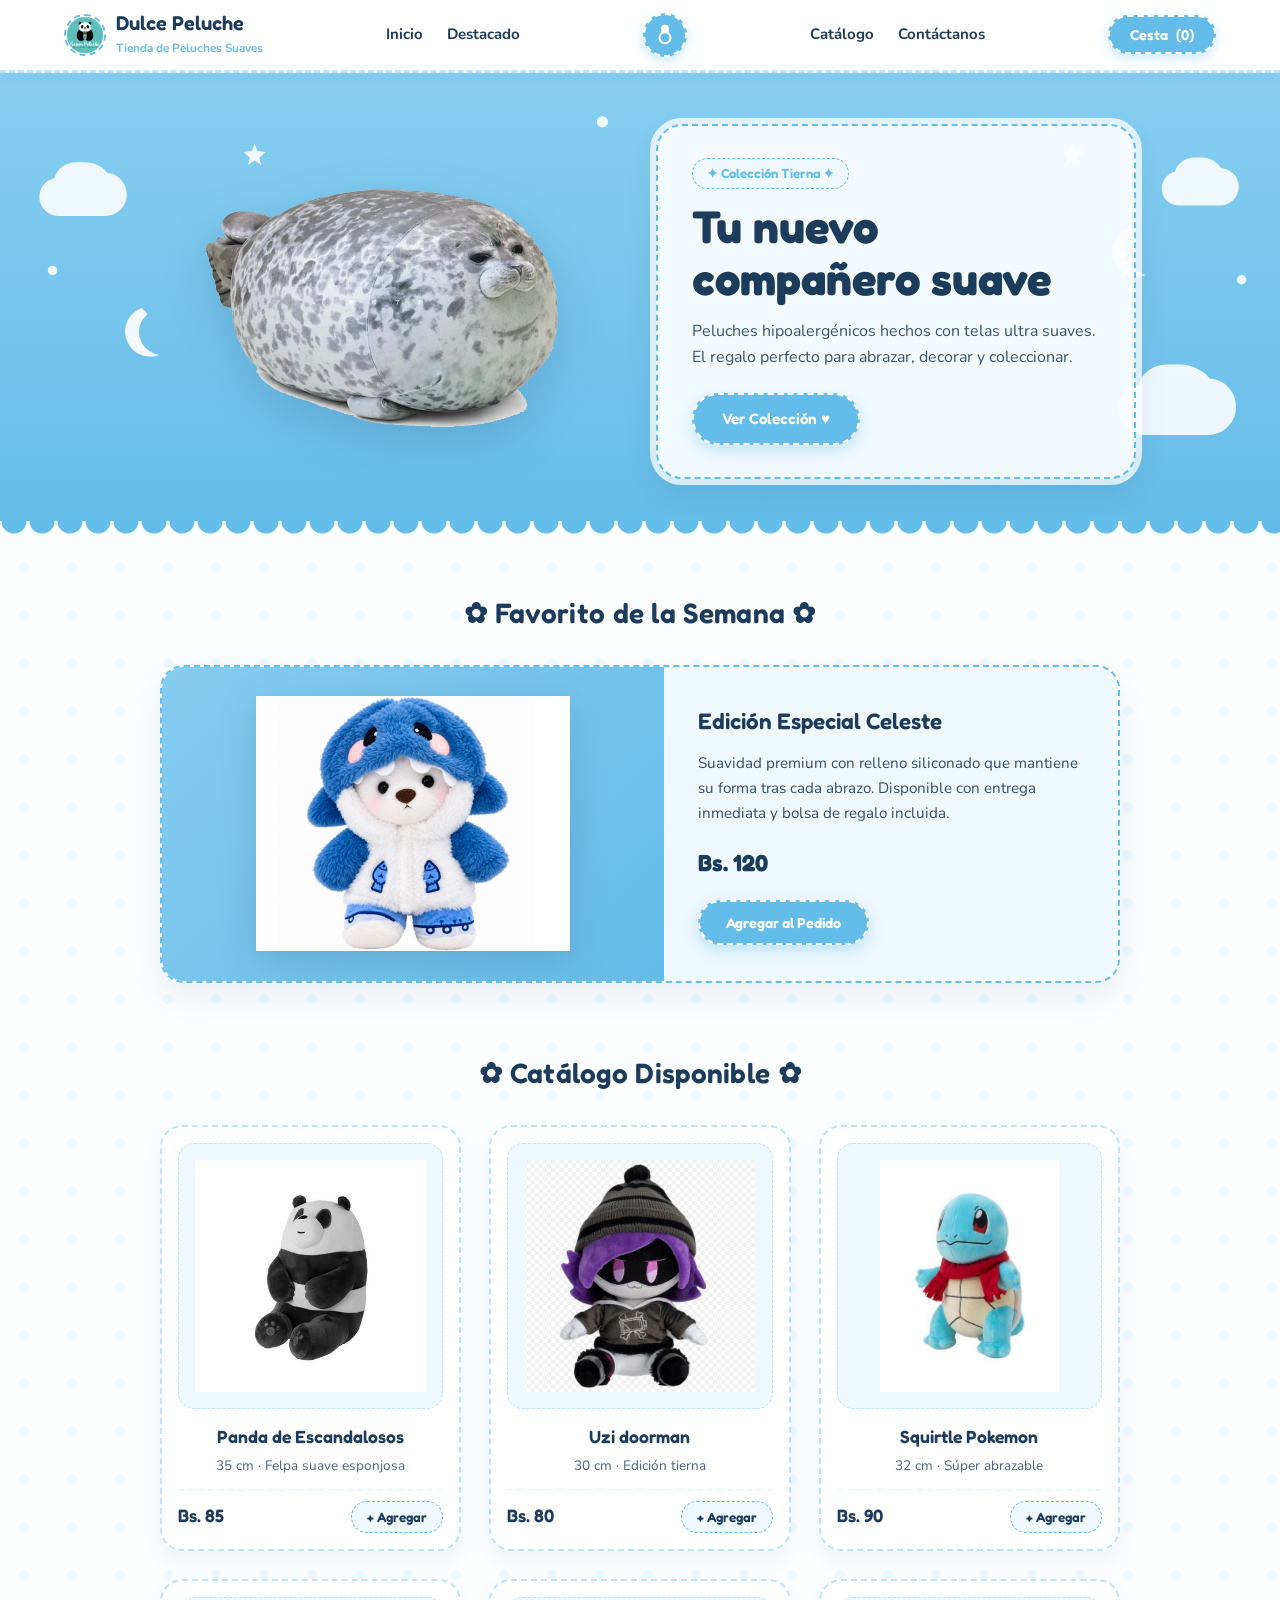
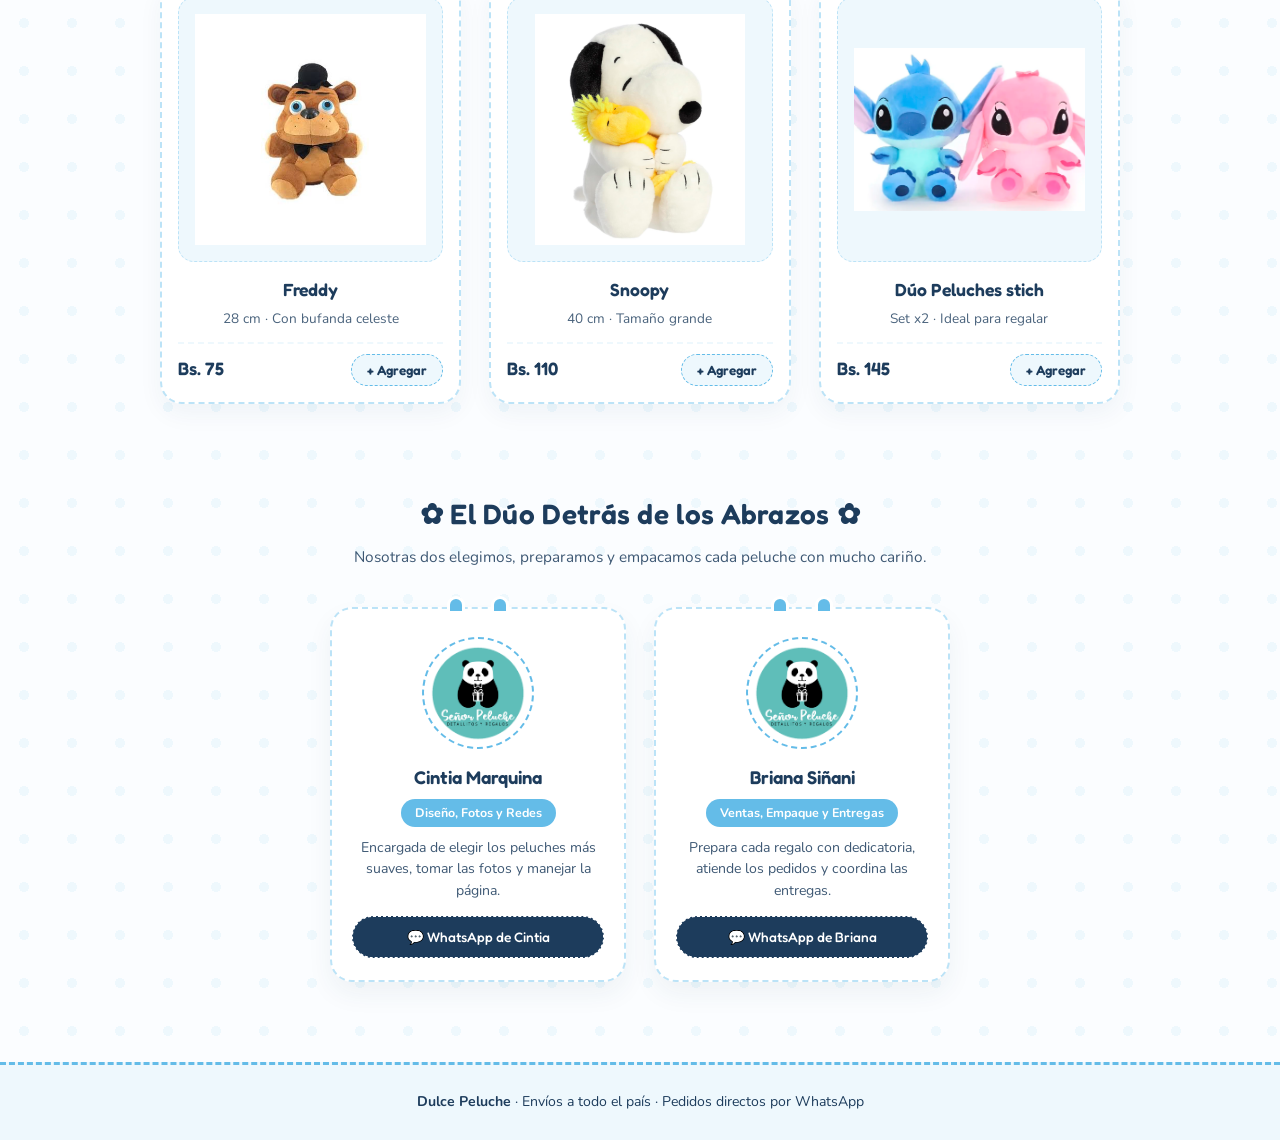
==== commit 10e9e2de: "mejore" ====
--- a/index.html
+++ b/index.html
@@ -7,12 +7,12 @@
   <link rel="icon" href="img/logo.png" type="image/png" />
   <link rel="preconnect" href="https://fonts.googleapis.com">
   <link rel="preconnect" href="https://fonts.gstatic.com" crossorigin>
-  <link href="https://fonts.googleapis.com/css2?family=Nunito:wght@400;600;700;800&family=Quicksand:wght@600;700&display=swap" rel="stylesheet">
+  <link href="https://fonts.googleapis.com/css2?family=Fredoka:wght@500;600;700&family=Nunito:wght@500;600;700;800&display=swap" rel="stylesheet">
   <link rel="stylesheet" href="css/style.css" />
 </head>
 <body>
 
-  <!-- BARRA SUPERIOR -->
+  <!-- BARRA SUPERIOR CON BORDE DE ENCAJE -->
   <header>
     <div class="nav-container">
       <a href="#" class="brand">
@@ -49,31 +49,24 @@
     </div>
   </header>
 
-  <!-- BANNER PRINCIPAL CELESTE CON NUBES, LUNAS Y ESTRELLAS BLANCAS -->
+  <!-- BANNER PRINCIPAL CUTE CON LUNAS SOLO EN LOS BORDES -->
   <section class="hero" id="inicio">
     <svg class="hero-doodles" viewBox="0 0 1440 500" preserveAspectRatio="xMidYMid slice">
-      <g fill="#ffffff" opacity="0.92">
-        <path d="M620 110c-12 0-22 8-25 19-10 2-18 11-18 22 0 12 10 22 22 22h56c14 0 25-11 25-25 0-13-10-24-23-25-6-8-16-13-27-13h-10z"/>
-        <path d="M1230 290c-14 0-26 9-30 22-12 2-21 13-21 26 0 15 12 27 27 27h68c17 0 30-13 30-30 0-16-12-29-28-30-7-9-19-15-32-15h-14z"/>
-        <path d="M150 95c-11 0-20 7-23 17-9 2-16 10-16 20 0 11 9 20 20 20h50c13 0 23-10 23-23 0-12-9-22-21-23-5-7-14-11-24-11h-9z"/>
-        <path d="M1040 95c-10 0-18 6-21 15-8 2-14 9-14 18 0 10 8 18 18 18h44c11 0 20-9 20-20 0-11-8-19-19-20-4-6-12-11-20-11h-8z"/>
+      <g fill="#ffffff" opacity="0.88">
+        <path d="M120 95c-11 0-20 7-23 17-9 2-16 10-16 20 0 11 9 20 20 20h50c13 0 23-10 23-23 0-12-9-22-21-23-5-7-14-11-24-11h-9z"/>
+        <path d="M1280 310c-14 0-26 9-30 22-12 2-21 13-21 26 0 15 12 27 27 27h68c17 0 30-13 30-30 0-16-12-29-28-30-7-9-19-15-32-15h-14z"/>
+        <path d="M1310 90c-10 0-18 6-21 15-8 2-14 9-14 18 0 10 8 18 18 18h44c11 0 20-9 20-20 0-11-8-19-19-20-4-6-12-11-20-11h-8z"/>
       </g>
-      <g fill="#ffffff" opacity="0.95">
-        <path d="M890 70c-16 6-24 24-18 40 6 16 24 24 40 18-11-2-20-10-23-21-3-11 1-23 10-30-3-4-6-6-9-7z"/>
-        <path d="M935 205c-15 5-22 21-17 36 5 15 21 22 36 17-10-2-18-9-21-19-3-10 1-21 9-27-3-3-5-5-7-7z"/>
-        <path d="M270 185c-14 5-21 20-16 34 5 14 20 21 34 16-9-2-17-8-20-18-3-9 1-20 8-25-2-3-4-5-6-7z"/>
+      <g fill="#ffffff" opacity="0.9">
+        <path d="M190 250c-14 5-21 20-16 34 5 14 20 21 34 16-9-2-17-8-20-18-3-9 1-20 8-25-2-3-4-5-6-7z"/>
+        <path d="M1240 165c-14 5-21 20-16 34 5 14 20 21 34 16-9-2-17-8-20-18-3-9 1-20 8-25-2-3-4-5-6-7z"/>
       </g>
-      <g fill="#ffffff" opacity="0.92">
-        <circle cx="520" cy="70" r="6"/>
-        <circle cx="760" cy="52" r="8"/>
-        <circle cx="1150" cy="68" r="7"/>
-        <circle cx="1290" cy="140" r="6"/>
-        <circle cx="480" cy="210" r="5"/>
-        <circle cx="1100" cy="240" r="6"/>
-        <polygon points="815,155 819,165 830,166 821,173 824,184 815,178 806,184 809,173 800,166 811,165"/>
-        <polygon points="1115,175 1118,183 1127,184 1120,190 1122,198 1115,193 1108,198 1110,190 1103,184 1112,183"/>
-        <polygon points="360,65 363,73 372,74 365,80 367,88 360,83 353,88 355,80 348,74 357,73"/>
-        <polygon points="1220,75 1223,83 1232,84 1225,90 1227,98 1220,93 1213,98 1215,90 1208,84 1217,83"/>
+      <g fill="#ffffff" opacity="0.88">
+        <circle cx="95" cy="210" r="5"/>
+        <circle cx="680" cy="52" r="6"/>
+        <circle cx="1360" cy="220" r="5"/>
+        <polygon points="310,75 313,83 322,84 315,90 317,98 310,93 303,98 305,90 298,84 307,83"/>
+        <polygon points="1180,75 1183,83 1192,84 1185,90 1187,98 1180,93 1173,98 1175,90 1168,84 1177,83"/>
       </g>
     </svg>
 
@@ -82,21 +75,22 @@
         <img src="img/985e0abb432506d3842e09fe91f158cc.png" alt="Peluche Principal" />
       </div>
 
-      <div class="hero-text">
+      <div class="hero-text-card">
+        <span class="hero-badge">✦ Colección Tierna ✦</span>
         <h1>Tu nuevo<br>compañero suave</h1>
         <p>Peluches hipoalergénicos hechos con telas ultra suaves. El regalo perfecto para abrazar, decorar y coleccionar.</p>
-        <a href="#catalogo" class="hero-btn">Ver Colección</a>
+        <a href="#catalogo" class="hero-btn">Ver Colección ♥</a>
       </div>
     </div>
 
-    <div class="hero-floor"></div>
+    <div class="lace-divider"></div>
   </section>
 
   <!-- CONTENIDO PRINCIPAL -->
   <main class="page-wrapper">
 
     <!-- SECCIÓN FAVORITO DE LA SEMANA -->
-    <h2 class="section-title" id="favorito">Favorito de la Semana</h2>
+    <h2 class="section-title" id="favorito">✿ Favorito de la Semana ✿</h2>
 
     <section class="featured-card">
       <div class="featured-media">
@@ -111,7 +105,7 @@
     </section>
 
     <!-- CATÁLOGO DE 3 COLUMNAS -->
-    <h2 class="section-title" id="catalogo">Catálogo Disponible</h2>
+    <h2 class="section-title" id="catalogo">✿ Catálogo Disponible ✿</h2>
 
     <section class="catalog-grid">
       <article class="product-card">
@@ -189,11 +183,10 @@
 
     <!-- SECCIÓN EQUIPO (DÚO DE 2) -->
     <section class="team-section" id="equipo">
-      <h2 class="section-title">El Dúo Detrás de los Abrazos</h2>
+      <h2 class="section-title">✿ El Dúo Detrás de los Abrazos ✿</h2>
       <p class="team-subtitle">Nosotras dos elegimos, preparamos y empacamos cada peluche con mucho cariño.</p>
 
       <div class="team-grid">
-        <!-- INTEGRANTE 1: CINTIA -->
         <article class="team-card">
           <div class="team-ears"><span></span><span></span></div>
           <div class="team-avatar">
@@ -205,7 +198,6 @@
           <a href="https://wa.me/59163397495?text=Hola%20Cintia!%20Vi%20la%20tienda%20Dulce%20Peluche%20y%20quiero%20hacer%20una%20consulta." target="_blank" class="btn-wa-card">💬 WhatsApp de Cintia</a>
         </article>
 
-        <!-- INTEGRANTE 2: BRIANA -->
         <article class="team-card">
           <div class="team-ears"><span></span><span></span></div>
           <div class="team-avatar">
--- a/css/style.css
+++ b/css/style.css
@@ -1,9 +1,11 @@
 /* PALETA ESTRICTA DE 3 COLORES: CELESTE, BLANCO Y AZUL MARINO */
 :root {
-  --celeste: #5bb5e6;
-  --celeste-claro: #eaf6fc;
-  --blanco: #ffffff;
-  --azul-oscuro: #1b3b5a;
+  --celeste: #64bce8;
+  --celeste-medio: #bce3f7;
+  --celeste-claro: #eef8fd;
+  --blanco: #fbfdff;
+  --blanco-puro: #ffffff;
+  --azul-oscuro: #1d3c5c;
 }
 
 * {
@@ -17,16 +19,18 @@
   color: var(--azul-oscuro);
   background-color: var(--blanco);
   overflow-x: hidden;
-}
-
-/* ================= NAVBAR SUPERIOR ================= */
+  line-height: 1.6;
+}
+
+/* ================= NAVBAR SUPERIOR CON ENCAJE ================= */
 header {
   position: sticky;
   top: 0;
   z-index: 100;
-  background: var(--blanco);
-  border-bottom: 2px solid var(--celeste-claro);
+  background: var(--blanco-puro);
+  border-bottom: 3px dashed var(--celeste-medio);
   padding: 12px 5%;
+  box-shadow: 0 4px 16px rgba(29, 60, 92, 0.05);
 }
 
 .nav-container {
@@ -47,11 +51,11 @@
 }
 
 .brand-icon {
-  width: 40px;
-  height: 40px;
+  width: 42px;
+  height: 42px;
   border-radius: 50%;
-  background: var(--blanco);
-  border: 2px solid var(--celeste);
+  background: var(--blanco-puro);
+  border: 2px dashed var(--celeste);
   display: flex;
   align-items: center;
   justify-content: center;
@@ -66,16 +70,16 @@
 }
 
 .brand-name {
-  font-family: 'Quicksand', sans-serif;
-  font-weight: 700;
-  font-size: 1.15rem;
+  font-family: 'Fredoka', sans-serif;
+  font-weight: 600;
+  font-size: 1.25rem;
   line-height: 1.1;
   color: var(--azul-oscuro);
 }
 
 .brand-sub {
   display: block;
-  font-size: 0.72rem;
+  font-size: 0.74rem;
   color: var(--celeste);
   font-weight: 700;
 }
@@ -90,7 +94,7 @@
 .nav-links a {
   text-decoration: none;
   color: var(--azul-oscuro);
-  font-size: 0.92rem;
+  font-size: 0.94rem;
   font-weight: 700;
   transition: color 0.2s;
 }
@@ -104,26 +108,27 @@
   height: 44px;
   border-radius: 50%;
   background: var(--celeste);
+  border: 2px dashed var(--blanco-puro);
   display: grid;
   place-items: center;
-  box-shadow: 0 4px 12px rgba(91, 181, 230, 0.35);
+  box-shadow: 0 4px 12px rgba(100, 188, 232, 0.35);
   flex-shrink: 0;
 }
 
 .btn-cart {
   background: var(--celeste);
-  color: var(--blanco);
-  border: none;
-  padding: 10px 20px;
+  color: var(--blanco-puro);
+  border: 2px dashed var(--blanco-puro);
+  padding: 9px 20px;
   border-radius: 999px;
-  font-family: 'Nunito', sans-serif;
-  font-weight: 800;
-  font-size: 0.85rem;
+  font-family: 'Fredoka', sans-serif;
+  font-weight: 600;
+  font-size: 0.9rem;
   cursor: pointer;
   display: flex;
   align-items: center;
   gap: 8px;
-  box-shadow: 0 4px 12px rgba(91, 181, 230, 0.35);
+  box-shadow: 0 4px 12px rgba(100, 188, 232, 0.35);
   transition: background 0.2s, transform 0.15s;
 }
 
@@ -132,10 +137,10 @@
   transform: translateY(-1px);
 }
 
-/* ================= HERO BANNER CELESTE CON LUNAS Y ESTRELLAS BLANCAS ================= */
+/* ================= HERO BANNER CUTE CON TARJETA DE ENCAJE ================= */
 .hero {
   position: relative;
-  background: linear-gradient(180deg, #6dc2ef 0%, var(--celeste) 100%);
+  background: linear-gradient(180deg, #88cef2 0%, var(--celeste) 100%);
   min-height: 470px;
   display: flex;
   flex-direction: column;
@@ -158,114 +163,131 @@
   max-width: 1120px;
   width: 100%;
   margin: 0 auto;
-  padding: 36px 5% 0;
+  padding: 38px 5% 28px;
   display: grid;
-  grid-template-columns: 1.1fr 0.9fr;
-  align-items: center;
-  gap: 24px;
+  grid-template-columns: 1fr 1fr;
+  align-items: center;
+  gap: 32px;
   flex: 1;
 }
 
 .hero-image-box {
   display: flex;
   justify-content: center;
-  align-items: flex-end;
-  height: 100%;
+  align-items: center;
 }
 
 .hero-image-box img {
-  max-height: 360px;
+  max-height: 340px;
   width: auto;
   max-width: 100%;
   object-fit: contain;
-  filter: drop-shadow(0 14px 20px rgba(27, 59, 90, 0.22));
-  transform: translateY(14px);
-}
-
-.hero-text {
-  color: var(--blanco);
-  padding-bottom: 36px;
-}
-
-.hero-text h1 {
-  font-family: 'Quicksand', sans-serif;
-  font-size: clamp(2.1rem, 4vw, 3.1rem);
+  filter: drop-shadow(0 14px 22px rgba(29, 60, 92, 0.18));
+}
+
+.hero-text-card {
+  background: rgba(251, 253, 255, 0.94);
+  border-radius: 26px;
+  padding: 32px 34px;
+  border: 2px dashed var(--celeste);
+  outline: 6px solid rgba(255, 255, 255, 0.75);
+  box-shadow: 0 14px 30px rgba(29, 60, 92, 0.12);
+}
+
+.hero-badge {
+  display: inline-block;
+  background: var(--celeste-claro);
+  color: var(--celeste);
+  font-family: 'Fredoka', sans-serif;
+  font-size: 0.82rem;
+  font-weight: 600;
+  padding: 4px 14px;
+  border-radius: 999px;
+  border: 1.5px dashed var(--celeste);
+  margin-bottom: 12px;
+}
+
+.hero-text-card h1 {
+  font-family: 'Fredoka', sans-serif;
+  font-size: clamp(2rem, 3.6vw, 2.85rem);
   font-weight: 700;
-  line-height: 1.12;
-  margin-bottom: 14px;
-  text-shadow: 0 2px 10px rgba(27, 59, 90, 0.14);
-}
-
-.hero-text p {
+  line-height: 1.15;
+  color: var(--azul-oscuro);
+  margin-bottom: 12px;
+}
+
+.hero-text-card p {
   font-size: 1rem;
-  line-height: 1.6;
-  color: var(--blanco);
-  max-width: 390px;
+  line-height: 1.65;
+  color: var(--azul-oscuro);
+  opacity: 0.88;
   margin-bottom: 22px;
 }
 
 .hero-btn {
   display: inline-block;
-  background: var(--blanco);
-  color: var(--azul-oscuro);
-  font-weight: 800;
+  background: var(--celeste);
+  color: var(--blanco-puro);
+  font-family: 'Fredoka', sans-serif;
+  font-weight: 600;
   text-decoration: none;
-  padding: 12px 26px;
+  padding: 12px 28px;
   border-radius: 999px;
-  font-size: 0.9rem;
-  box-shadow: 0 6px 16px rgba(27, 59, 90, 0.15);
-  transition: background 0.2s, color 0.2s, transform 0.2s;
+  border: 2px dashed var(--blanco-puro);
+  font-size: 0.95rem;
+  box-shadow: 0 6px 16px rgba(100, 188, 232, 0.35);
+  transition: background 0.2s, transform 0.2s;
 }
 
 .hero-btn:hover {
   background: var(--azul-oscuro);
-  color: var(--blanco);
   transform: translateY(-2px);
 }
 
-.hero-floor {
+.lace-divider {
   position: relative;
-  z-index: 1;
-  height: 50px;
-  width: 100%;
-  background: var(--celeste-claro);
-  border-top: 2px solid var(--blanco);
+  z-index: 2;
+  height: 22px;
+  width: 100%;
+  background-color: var(--blanco);
+  background-image: radial-gradient(circle at 14px 0px, var(--celeste) 12px, transparent 13px);
+  background-size: 28px 22px;
 }
 
 /* ================= CONTENIDO PRINCIPAL ================= */
 .page-wrapper {
   position: relative;
   background-color: var(--blanco);
-  background-image: radial-gradient(var(--celeste-claro) 4px, transparent 4px);
-  background-size: 46px 46px;
-  padding: 52px 5% 80px;
+  background-image: radial-gradient(var(--celeste-claro) 5px, transparent 5px);
+  background-size: 48px 48px;
+  padding: 48px 5% 80px;
 }
 
 .section-title {
   text-align: center;
-  font-family: 'Quicksand', sans-serif;
-  font-size: 1.7rem;
-  font-weight: 700;
-  color: var(--azul-oscuro);
-  margin-bottom: 28px;
+  font-family: 'Fredoka', sans-serif;
+  font-size: 1.75rem;
+  font-weight: 600;
+  color: var(--azul-oscuro);
+  margin-bottom: 30px;
   letter-spacing: 0.3px;
 }
 
-/* ================= SECCIÓN DESTACADA (TARJETA DIVIDIDA) ================= */
+/* ================= SECCIÓN DESTACADA CON ENCAJE ================= */
 .featured-card {
-  max-width: 980px;
+  max-width: 960px;
   margin: 0 auto 68px;
   display: grid;
-  grid-template-columns: 1.1fr 0.9fr;
-  background: var(--blanco);
-  border-radius: 18px;
+  grid-template-columns: 1.05fr 0.95fr;
+  background: var(--blanco-puro);
+  border-radius: 24px;
   overflow: hidden;
-  border: 2px solid var(--celeste-claro);
-  box-shadow: 0 14px 34px rgba(27, 59, 90, 0.08);
+  border: 2.5px dashed var(--celeste);
+  box-shadow: 0 14px 34px rgba(29, 60, 92, 0.07);
 }
 
 .featured-media {
-  background: var(--celeste);
+  background: linear-gradient(135deg, #86ccf0 0%, var(--celeste) 100%);
   display: flex;
   align-items: center;
   justify-content: center;
@@ -274,59 +296,57 @@
 }
 
 .featured-media img {
-  max-height: 260px;
+  max-height: 255px;
   width: auto;
   max-width: 100%;
   object-fit: contain;
-  filter: drop-shadow(0 10px 18px rgba(27, 59, 90, 0.2));
+  filter: drop-shadow(0 10px 18px rgba(29, 60, 92, 0.18));
 }
 
 .featured-info {
   background: var(--celeste-claro);
-  padding: 38px 34px;
+  padding: 36px 34px;
   display: flex;
   flex-direction: column;
   justify-content: center;
 }
 
 .featured-info h2 {
-  font-family: 'Quicksand', sans-serif;
-  font-size: 1.35rem;
+  font-family: 'Fredoka', sans-serif;
+  font-size: 1.4rem;
+  font-weight: 600;
+  color: var(--azul-oscuro);
+  margin-bottom: 12px;
+}
+
+.featured-info p {
+  font-size: 0.95rem;
+  line-height: 1.65;
+  color: var(--azul-oscuro);
+  opacity: 0.9;
+  margin-bottom: 18px;
+}
+
+.featured-price {
+  font-family: 'Fredoka', sans-serif;
+  font-size: 1.45rem;
   font-weight: 700;
-  text-transform: uppercase;
-  letter-spacing: 1px;
-  color: var(--azul-oscuro);
-  margin-bottom: 12px;
-}
-
-.featured-info p {
-  font-size: 0.92rem;
-  line-height: 1.6;
-  color: var(--azul-oscuro);
-  margin-bottom: 20px;
-}
-
-.featured-price {
-  font-size: 1.3rem;
-  font-weight: 800;
-  color: var(--celeste);
+  color: var(--azul-oscuro);
   margin-bottom: 18px;
 }
 
 .btn-primary {
   align-self: flex-start;
   background: var(--celeste);
-  color: var(--blanco);
-  border: none;
+  color: var(--blanco-puro);
+  border: 2px dashed var(--blanco-puro);
   padding: 12px 26px;
   border-radius: 999px;
-  font-family: 'Nunito', sans-serif;
-  font-weight: 800;
-  font-size: 0.85rem;
-  text-transform: uppercase;
-  letter-spacing: 0.6px;
+  font-family: 'Fredoka', sans-serif;
+  font-weight: 600;
+  font-size: 0.9rem;
   cursor: pointer;
-  box-shadow: 0 6px 14px rgba(91, 181, 230, 0.35);
+  box-shadow: 0 6px 14px rgba(100, 188, 232, 0.35);
   transition: background 0.2s, transform 0.15s;
 }
 
@@ -335,9 +355,9 @@
   transform: translateY(-2px);
 }
 
-/* ================= CATÁLOGO 3 COLUMNAS ================= */
+/* ================= CATÁLOGO 3 COLUMNAS CON ENCAJE ================= */
 .catalog-grid {
-  max-width: 980px;
+  max-width: 960px;
   margin: 0 auto 76px;
   display: grid;
   grid-template-columns: repeat(3, 1fr);
@@ -345,11 +365,11 @@
 }
 
 .product-card {
-  background: var(--blanco);
-  border-radius: 16px;
+  background: var(--blanco-puro);
+  border-radius: 22px;
   padding: 16px;
-  border: 2px solid var(--celeste-claro);
-  box-shadow: 0 10px 24px rgba(27, 59, 90, 0.06);
+  border: 2px dashed var(--celeste-medio);
+  box-shadow: 0 10px 24px rgba(29, 60, 92, 0.05);
   text-align: center;
   transition: transform 0.2s, border-color 0.2s;
 }
@@ -361,8 +381,9 @@
 
 .product-thumb {
   aspect-ratio: 1 / 1;
-  border-radius: 12px;
+  border-radius: 16px;
   background: var(--celeste-claro);
+  border: 1.5px dashed var(--celeste-medio);
   display: flex;
   align-items: center;
   justify-content: center;
@@ -383,17 +404,17 @@
 }
 
 .product-title {
-  font-family: 'Quicksand', sans-serif;
-  font-size: 1.05rem;
-  font-weight: 700;
+  font-family: 'Fredoka', sans-serif;
+  font-size: 1.1rem;
+  font-weight: 600;
   color: var(--azul-oscuro);
   margin-bottom: 4px;
 }
 
 .product-desc {
-  font-size: 0.82rem;
-  color: var(--azul-oscuro);
-  opacity: 0.78;
+  font-size: 0.85rem;
+  color: var(--azul-oscuro);
+  opacity: 0.8;
   margin-bottom: 12px;
 }
 
@@ -406,32 +427,33 @@
 }
 
 .product-price {
-  font-weight: 800;
-  font-size: 1.08rem;
+  font-family: 'Fredoka', sans-serif;
+  font-weight: 600;
+  font-size: 1.12rem;
   color: var(--azul-oscuro);
 }
 
 .btn-add {
   background: var(--celeste-claro);
   color: var(--azul-oscuro);
-  border: none;
+  border: 1.5px dashed var(--celeste);
   padding: 7px 15px;
   border-radius: 999px;
-  font-family: 'Nunito', sans-serif;
-  font-weight: 800;
-  font-size: 0.82rem;
+  font-family: 'Fredoka', sans-serif;
+  font-weight: 600;
+  font-size: 0.84rem;
   cursor: pointer;
   transition: background 0.2s, color 0.2s;
 }
 
 .btn-add:hover {
   background: var(--celeste);
-  color: var(--blanco);
+  color: var(--blanco-puro);
 }
 
 /* ================= SECCIÓN EQUIPO (DÚO DE 2) ================= */
 .team-section {
-  max-width: 980px;
+  max-width: 960px;
   margin: 0 auto;
   padding-top: 12px;
 }
@@ -444,7 +466,7 @@
   text-align: center;
   color: var(--azul-oscuro);
   opacity: 0.85;
-  font-size: 0.95rem;
+  font-size: 0.96rem;
   margin-bottom: 38px;
 }
 
@@ -458,12 +480,12 @@
 
 .team-card {
   position: relative;
-  background: var(--blanco);
-  border-radius: 18px;
+  background: var(--blanco-puro);
+  border-radius: 22px;
   padding: 28px 20px 22px;
   text-align: center;
-  box-shadow: 0 12px 26px rgba(27, 59, 90, 0.07);
-  border: 2px solid var(--celeste-claro);
+  box-shadow: 0 12px 26px rgba(29, 60, 92, 0.06);
+  border: 2px dashed var(--celeste-medio);
   transition: transform 0.22s, border-color 0.22s;
   display: flex;
   flex-direction: column;
@@ -474,7 +496,6 @@
   border-color: var(--celeste);
 }
 
-/* Orejitas de peluche celestes */
 .team-ears {
   position: absolute;
   top: -13px;
@@ -489,16 +510,16 @@
   height: 18px;
   border-radius: 50% 50% 0 0;
   background: var(--celeste);
-  border: 3px solid var(--blanco);
+  border: 3px solid var(--blanco-puro);
 }
 
 .team-avatar {
-  width: 115px;
-  height: 115px;
+  width: 112px;
+  height: 112px;
   margin: 0 auto 14px;
   border-radius: 50%;
-  background: var(--blanco);
-  border: 3px solid var(--celeste);
+  background: var(--blanco-puro);
+  border: 2.5px dashed var(--celeste);
   padding: 6px;
   display: flex;
   align-items: center;
@@ -514,9 +535,9 @@
 }
 
 .team-name {
-  font-family: 'Quicksand', sans-serif;
-  font-size: 1.1rem;
-  font-weight: 700;
+  font-family: 'Fredoka', sans-serif;
+  font-size: 1.15rem;
+  font-weight: 600;
   color: var(--azul-oscuro);
   margin-bottom: 6px;
 }
@@ -525,17 +546,17 @@
   align-self: center;
   display: inline-block;
   background: var(--celeste);
-  color: var(--blanco);
-  font-size: 0.76rem;
-  font-weight: 800;
+  color: var(--blanco-puro);
+  font-size: 0.78rem;
+  font-weight: 700;
   padding: 4px 14px;
   border-radius: 999px;
   margin-bottom: 10px;
 }
 
 .team-bio {
-  font-size: 0.85rem;
-  line-height: 1.5;
+  font-size: 0.88rem;
+  line-height: 1.55;
   color: var(--azul-oscuro);
   opacity: 0.85;
   margin-bottom: 14px;
@@ -546,12 +567,14 @@
   display: inline-block;
   width: 100%;
   background: var(--azul-oscuro);
-  color: var(--blanco);
+  color: var(--blanco-puro);
   text-decoration: none;
-  font-size: 0.82rem;
-  font-weight: 800;
+  font-family: 'Fredoka', sans-serif;
+  font-size: 0.86rem;
+  font-weight: 500;
   padding: 9px 14px;
   border-radius: 999px;
+  border: 1.5px dashed var(--blanco-puro);
   transition: background 0.2s;
 }
 
@@ -563,7 +586,7 @@
 .cart-modal {
   position: fixed;
   inset: 0;
-  background: rgba(27, 59, 90, 0.45);
+  background: rgba(29, 60, 92, 0.45);
   display: none;
   align-items: center;
   justify-content: center;
@@ -576,13 +599,13 @@
 }
 
 .cart-box {
-  background: var(--blanco);
+  background: var(--blanco-puro);
   width: 100%;
   max-width: 420px;
-  border-radius: 18px;
+  border-radius: 22px;
   padding: 24px;
-  border: 2px solid var(--celeste);
-  box-shadow: 0 20px 45px rgba(27, 59, 90, 0.22);
+  border: 2.5px dashed var(--celeste);
+  box-shadow: 0 20px 45px rgba(29, 60, 92, 0.22);
 }
 
 .cart-header {
@@ -590,8 +613,9 @@
   justify-content: space-between;
   align-items: center;
   margin-bottom: 16px;
-  border-bottom: 2px solid var(--celeste-claro);
+  border-bottom: 2px dashed var(--celeste-claro);
   padding-bottom: 10px;
+  font-family: 'Fredoka', sans-serif;
   color: var(--azul-oscuro);
 }
 
@@ -620,8 +644,8 @@
   justify-content: space-between;
   align-items: center;
   padding: 8px 0;
-  border-bottom: 1px dashed var(--celeste-claro);
-  font-size: 0.9rem;
+  border-bottom: 1.5px dashed var(--celeste-claro);
+  font-size: 0.92rem;
   color: var(--azul-oscuro);
 }
 
@@ -637,14 +661,15 @@
 .cart-total {
   display: flex;
   justify-content: space-between;
-  font-weight: 800;
-  font-size: 1.1rem;
+  font-family: 'Fredoka', sans-serif;
+  font-weight: 600;
+  font-size: 1.15rem;
   margin-bottom: 14px;
   color: var(--azul-oscuro);
 }
 
 .cart-wa-label {
-  font-size: 0.8rem;
+  font-size: 0.82rem;
   font-weight: 700;
   color: var(--azul-oscuro);
   opacity: 0.8;
@@ -661,13 +686,13 @@
 .btn-whatsapp {
   width: 100%;
   background: var(--celeste);
-  color: var(--blanco);
-  border: none;
+  color: var(--blanco-puro);
+  border: 1.5px dashed var(--blanco-puro);
   padding: 11px 10px;
   border-radius: 999px;
-  font-family: 'Nunito', sans-serif;
-  font-weight: 800;
-  font-size: 0.85rem;
+  font-family: 'Fredoka', sans-serif;
+  font-weight: 500;
+  font-size: 0.88rem;
   cursor: pointer;
   transition: background 0.2s;
 }
@@ -685,8 +710,8 @@
   padding: 26px;
   background: var(--celeste-claro);
   color: var(--azul-oscuro);
-  font-size: 0.85rem;
-  border-top: 2px solid var(--celeste);
+  font-size: 0.88rem;
+  border-top: 3px dashed var(--celeste);
 }
 
 /* ================= DISEÑO RESPONSIVO ================= */
@@ -695,10 +720,6 @@
   .featured-card {
     grid-template-columns: 1fr;
     text-align: center;
-  }
-  .hero-text p {
-    margin-left: auto;
-    margin-right: auto;
   }
   .featured-info {
     align-items: center;
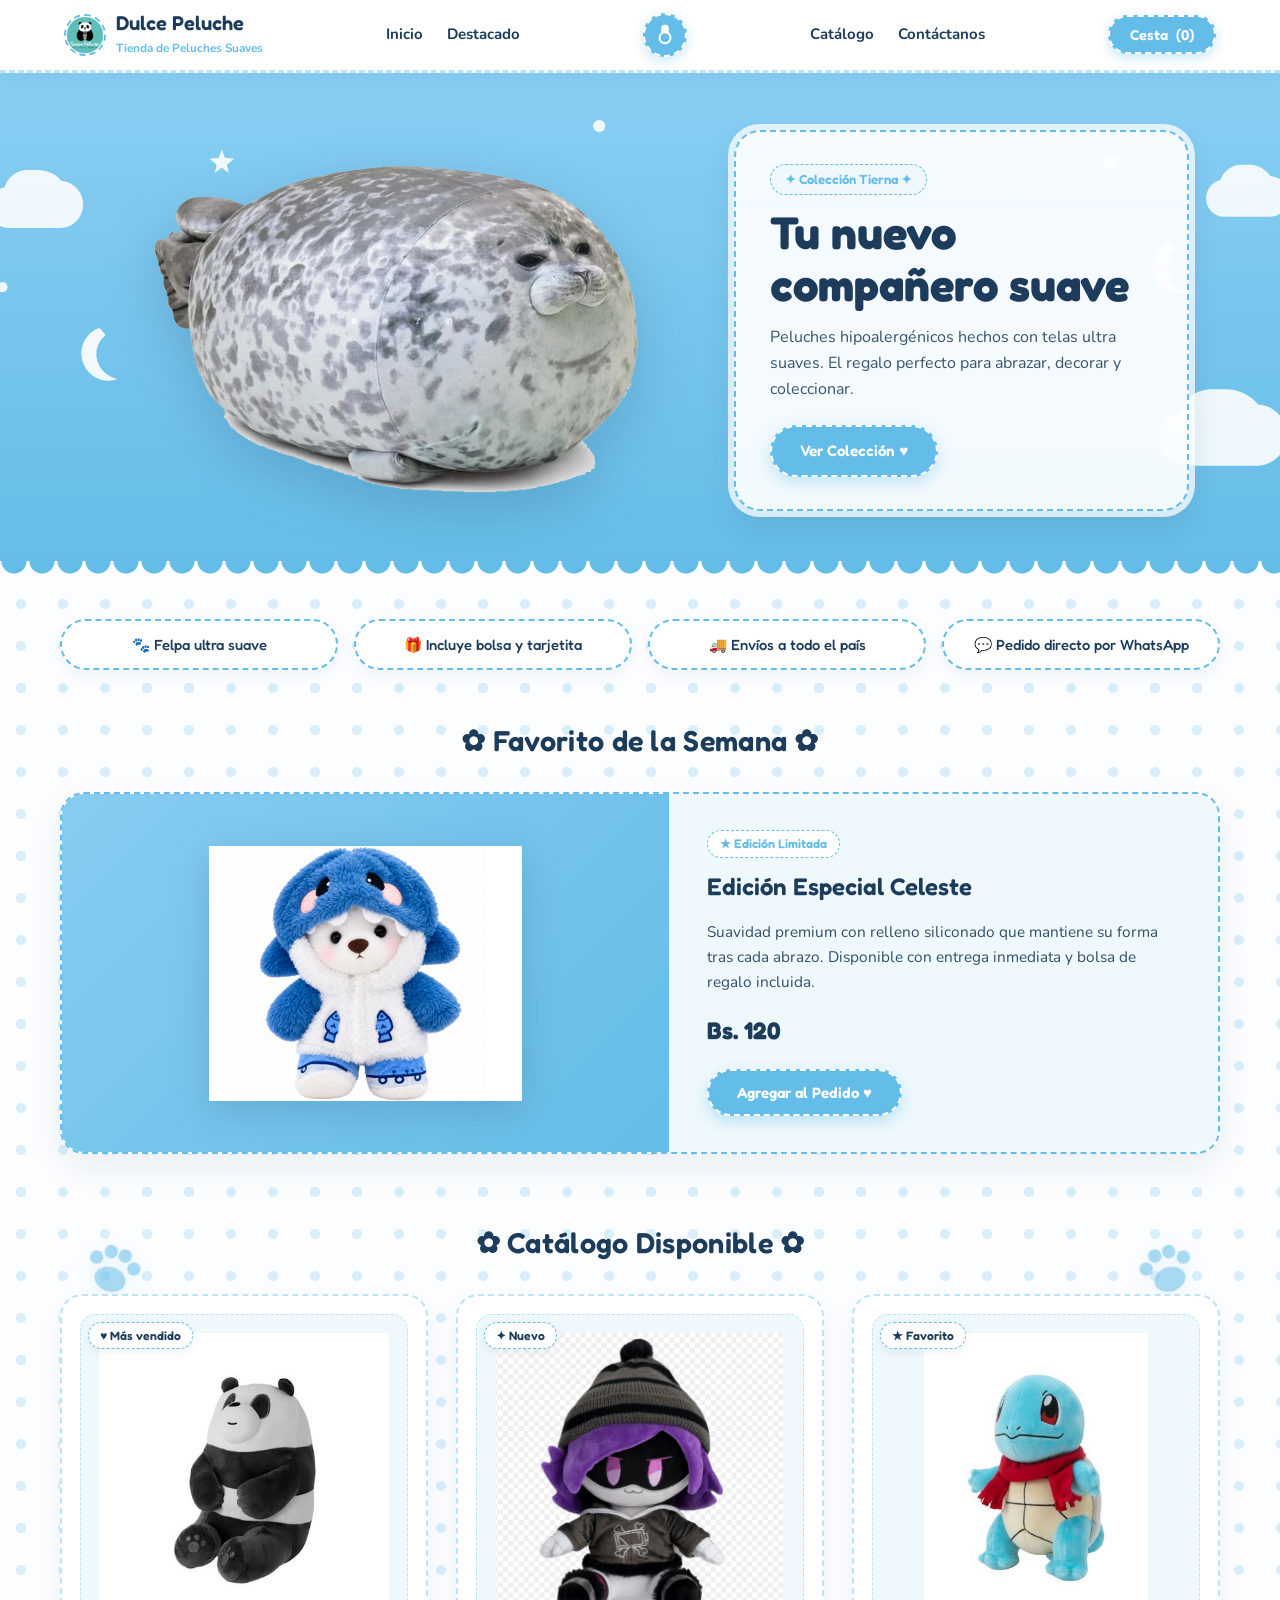
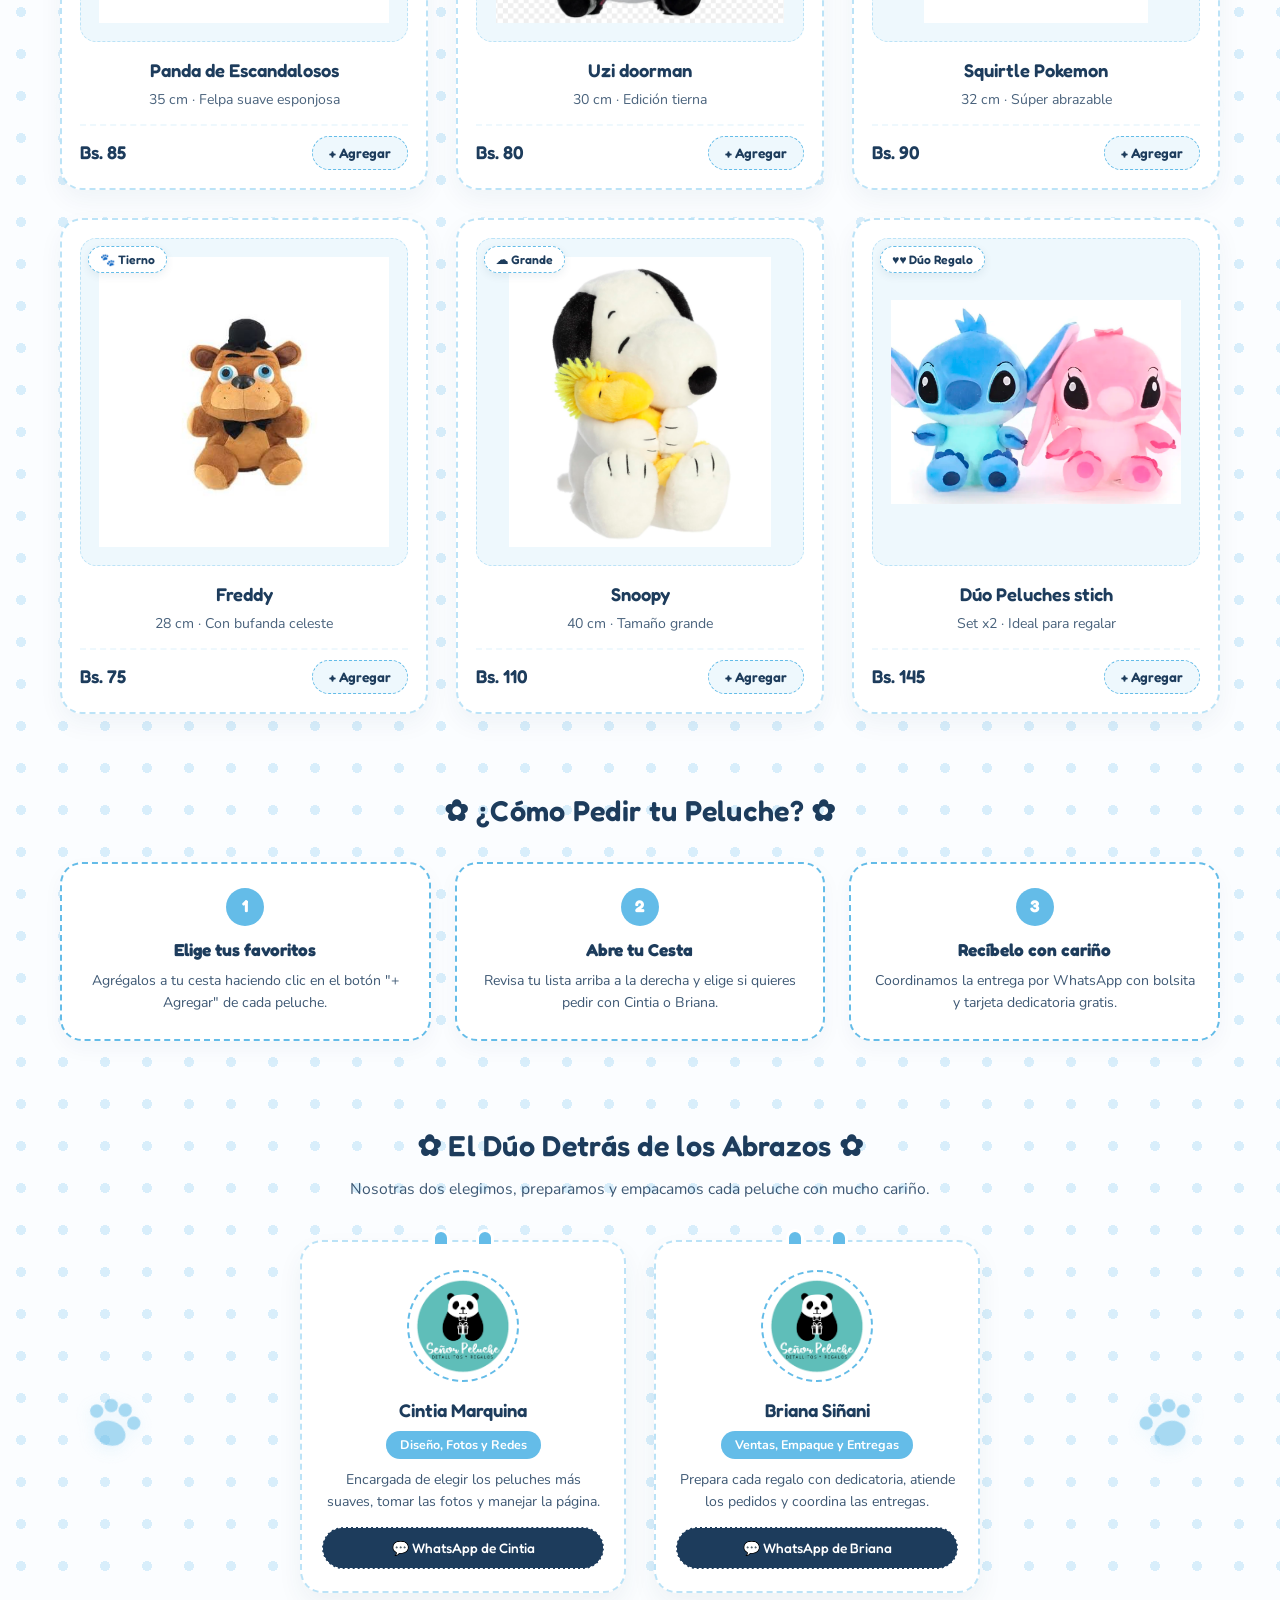
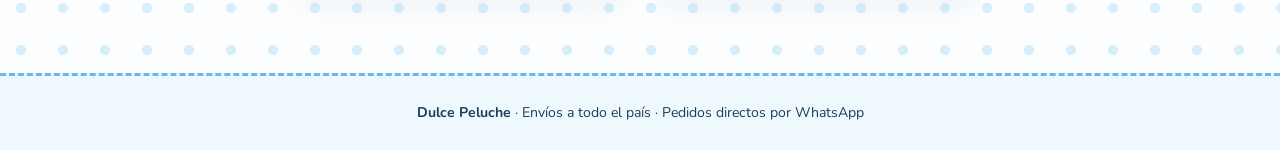
==== commit 73eb5206: "mejore diseño" ====
--- a/index.html
+++ b/index.html
@@ -49,7 +49,7 @@
     </div>
   </header>
 
-  <!-- BANNER PRINCIPAL CUTE CON LUNAS SOLO EN LOS BORDES -->
+  <!-- BANNER PRINCIPAL CUTE -->
   <section class="hero" id="inicio">
     <svg class="hero-doodles" viewBox="0 0 1440 500" preserveAspectRatio="xMidYMid slice">
       <g fill="#ffffff" opacity="0.88">
@@ -86,8 +86,72 @@
     <div class="lace-divider"></div>
   </section>
 
-  <!-- CONTENIDO PRINCIPAL -->
+  <!-- CONTENIDO PRINCIPAL CON HUELLITAS GRANDES Y SÍMBOLOS CUTES -->
   <main class="page-wrapper">
+
+    <!-- DECORACIÓN LATERAL IZQUIERDA (CAMINITO DE HUELLITAS + SÍMBOLOS) -->
+    <div class="side-doodles side-left" aria-hidden="true">
+      <div class="doodle-row">
+        <svg class="doodle-paw tilt-left" viewBox="0 0 64 64"><ellipse cx="32" cy="40" rx="13" ry="10"/><circle cx="16" cy="26" r="5.5"/><circle cx="26" cy="18" r="5.5"/><circle cx="38" cy="18" r="5.5"/><circle cx="48" cy="26" r="5.5"/></svg>
+        <svg class="doodle-sym tilt-right" viewBox="0 0 64 64"><path d="M32 54S10 40 10 24a12 12 0 0 1 22-6.5A12 12 0 0 1 54 24c0 16-22 30-22 30z"/></svg>
+      </div>
+      <div class="doodle-row shift-in">
+        <svg class="doodle-sym tilt-left" viewBox="0 0 64 64"><polygon points="32,6 39,23 58,25 44,37 48,56 32,46 16,56 20,37 6,25 25,23"/></svg>
+        <svg class="doodle-paw tilt-right" viewBox="0 0 64 64"><ellipse cx="32" cy="40" rx="13" ry="10"/><circle cx="16" cy="26" r="5.5"/><circle cx="26" cy="18" r="5.5"/><circle cx="38" cy="18" r="5.5"/><circle cx="48" cy="26" r="5.5"/></svg>
+      </div>
+      <div class="doodle-row">
+        <svg class="doodle-paw tilt-left" viewBox="0 0 64 64"><ellipse cx="32" cy="40" rx="13" ry="10"/><circle cx="16" cy="26" r="5.5"/><circle cx="26" cy="18" r="5.5"/><circle cx="38" cy="18" r="5.5"/><circle cx="48" cy="26" r="5.5"/></svg>
+        <svg class="doodle-sym tilt-right" viewBox="0 0 64 64"><path d="M18 46h28a10 10 0 0 0 2-19.8A13 13 0 0 0 23 23a11 11 0 0 0-5 23z"/></svg>
+      </div>
+      <div class="doodle-row shift-in">
+        <svg class="doodle-sym tilt-left" viewBox="0 0 64 64"><path d="M32 54S10 40 10 24a12 12 0 0 1 22-6.5A12 12 0 0 1 54 24c0 16-22 30-22 30z"/></svg>
+        <svg class="doodle-paw tilt-right" viewBox="0 0 64 64"><ellipse cx="32" cy="40" rx="13" ry="10"/><circle cx="16" cy="26" r="5.5"/><circle cx="26" cy="18" r="5.5"/><circle cx="38" cy="18" r="5.5"/><circle cx="48" cy="26" r="5.5"/></svg>
+      </div>
+      <div class="doodle-row">
+        <svg class="doodle-paw tilt-left" viewBox="0 0 64 64"><ellipse cx="32" cy="40" rx="13" ry="10"/><circle cx="16" cy="26" r="5.5"/><circle cx="26" cy="18" r="5.5"/><circle cx="38" cy="18" r="5.5"/><circle cx="48" cy="26" r="5.5"/></svg>
+        <svg class="doodle-sym tilt-right" viewBox="0 0 64 64"><polygon points="32,6 39,23 58,25 44,37 48,56 32,46 16,56 20,37 6,25 25,23"/></svg>
+      </div>
+      <div class="doodle-row shift-in">
+        <svg class="doodle-sym tilt-left" viewBox="0 0 64 64"><path d="M32 54S10 40 10 24a12 12 0 0 1 22-6.5A12 12 0 0 1 54 24c0 16-22 30-22 30z"/></svg>
+        <svg class="doodle-paw tilt-right" viewBox="0 0 64 64"><ellipse cx="32" cy="40" rx="13" ry="10"/><circle cx="16" cy="26" r="5.5"/><circle cx="26" cy="18" r="5.5"/><circle cx="38" cy="18" r="5.5"/><circle cx="48" cy="26" r="5.5"/></svg>
+      </div>
+    </div>
+
+    <!-- DECORACIÓN LATERAL DERECHA (CAMINITO DE HUELLITAS + SÍMBOLOS) -->
+    <div class="side-doodles side-right" aria-hidden="true">
+      <div class="doodle-row">
+        <svg class="doodle-sym tilt-left" viewBox="0 0 64 64"><polygon points="32,6 39,23 58,25 44,37 48,56 32,46 16,56 20,37 6,25 25,23"/></svg>
+        <svg class="doodle-paw tilt-right" viewBox="0 0 64 64"><ellipse cx="32" cy="40" rx="13" ry="10"/><circle cx="16" cy="26" r="5.5"/><circle cx="26" cy="18" r="5.5"/><circle cx="38" cy="18" r="5.5"/><circle cx="48" cy="26" r="5.5"/></svg>
+      </div>
+      <div class="doodle-row shift-out">
+        <svg class="doodle-paw tilt-left" viewBox="0 0 64 64"><ellipse cx="32" cy="40" rx="13" ry="10"/><circle cx="16" cy="26" r="5.5"/><circle cx="26" cy="18" r="5.5"/><circle cx="38" cy="18" r="5.5"/><circle cx="48" cy="26" r="5.5"/></svg>
+        <svg class="doodle-sym tilt-right" viewBox="0 0 64 64"><path d="M32 54S10 40 10 24a12 12 0 0 1 22-6.5A12 12 0 0 1 54 24c0 16-22 30-22 30z"/></svg>
+      </div>
+      <div class="doodle-row">
+        <svg class="doodle-sym tilt-left" viewBox="0 0 64 64"><path d="M18 46h28a10 10 0 0 0 2-19.8A13 13 0 0 0 23 23a11 11 0 0 0-5 23z"/></svg>
+        <svg class="doodle-paw tilt-right" viewBox="0 0 64 64"><ellipse cx="32" cy="40" rx="13" ry="10"/><circle cx="16" cy="26" r="5.5"/><circle cx="26" cy="18" r="5.5"/><circle cx="38" cy="18" r="5.5"/><circle cx="48" cy="26" r="5.5"/></svg>
+      </div>
+      <div class="doodle-row shift-out">
+        <svg class="doodle-paw tilt-left" viewBox="0 0 64 64"><ellipse cx="32" cy="40" rx="13" ry="10"/><circle cx="16" cy="26" r="5.5"/><circle cx="26" cy="18" r="5.5"/><circle cx="38" cy="18" r="5.5"/><circle cx="48" cy="26" r="5.5"/></svg>
+        <svg class="doodle-sym tilt-right" viewBox="0 0 64 64"><polygon points="32,6 39,23 58,25 44,37 48,56 32,46 16,56 20,37 6,25 25,23"/></svg>
+      </div>
+      <div class="doodle-row">
+        <svg class="doodle-sym tilt-left" viewBox="0 0 64 64"><path d="M32 54S10 40 10 24a12 12 0 0 1 22-6.5A12 12 0 0 1 54 24c0 16-22 30-22 30z"/></svg>
+        <svg class="doodle-paw tilt-right" viewBox="0 0 64 64"><ellipse cx="32" cy="40" rx="13" ry="10"/><circle cx="16" cy="26" r="5.5"/><circle cx="26" cy="18" r="5.5"/><circle cx="38" cy="18" r="5.5"/><circle cx="48" cy="26" r="5.5"/></svg>
+      </div>
+      <div class="doodle-row shift-out">
+        <svg class="doodle-paw tilt-left" viewBox="0 0 64 64"><ellipse cx="32" cy="40" rx="13" ry="10"/><circle cx="16" cy="26" r="5.5"/><circle cx="26" cy="18" r="5.5"/><circle cx="38" cy="18" r="5.5"/><circle cx="48" cy="26" r="5.5"/></svg>
+        <svg class="doodle-sym tilt-right" viewBox="0 0 64 64"><polygon points="32,6 39,23 58,25 44,37 48,56 32,46 16,56 20,37 6,25 25,23"/></svg>
+      </div>
+    </div>
+
+    <!-- BARRITA CUTE DE BENEFICIOS -->
+    <section class="perks-bar">
+      <div class="perk-pill">🐾 Felpa ultra suave</div>
+      <div class="perk-pill">🎁 Incluye bolsa y tarjetita</div>
+      <div class="perk-pill">🚚 Envíos a todo el país</div>
+      <div class="perk-pill">💬 Pedido directo por WhatsApp</div>
+    </section>
 
     <!-- SECCIÓN FAVORITO DE LA SEMANA -->
     <h2 class="section-title" id="favorito">✿ Favorito de la Semana ✿</h2>
@@ -97,10 +161,11 @@
         <img src="img/azulito toma 2.png" alt="Peluche Destacado" />
       </div>
       <div class="featured-info">
+        <span class="mini-tag">★ Edición Limitada</span>
         <h2>Edición Especial Celeste</h2>
         <p>Suavidad premium con relleno siliconado que mantiene su forma tras cada abrazo. Disponible con entrega inmediata y bolsa de regalo incluida.</p>
         <div class="featured-price">Bs. 120</div>
-        <button class="btn-primary" onclick="addToCart('Edición Especial Celeste', 120)">Agregar al Pedido</button>
+        <button class="btn-primary" onclick="addToCart('Edición Especial Celeste', 120)">Agregar al Pedido ♥</button>
       </div>
     </section>
 
@@ -109,6 +174,7 @@
 
     <section class="catalog-grid">
       <article class="product-card">
+        <span class="card-badge">♥ Más vendido</span>
         <div class="product-thumb">
           <img src="img/panda.jpg" alt="Panda de Escandalosos" />
         </div>
@@ -121,6 +187,7 @@
       </article>
 
       <article class="product-card">
+        <span class="card-badge">✦ Nuevo</span>
         <div class="product-thumb">
           <img src="img/uzi.png" alt="Uzi doorman" />
         </div>
@@ -133,6 +200,7 @@
       </article>
 
       <article class="product-card">
+        <span class="card-badge">★ Favorito</span>
         <div class="product-thumb">
           <img src="img/squirtle.jpg" alt="Squirtle Pokemon" />
         </div>
@@ -145,6 +213,7 @@
       </article>
 
       <article class="product-card">
+        <span class="card-badge">🐾 Tierno</span>
         <div class="product-thumb">
           <img src="img/freddy.jpg" alt="Freddy" />
         </div>
@@ -157,6 +226,7 @@
       </article>
 
       <article class="product-card">
+        <span class="card-badge">☁ Grande</span>
         <div class="product-thumb">
           <img src="img/snoopy de PELUCHE.png" alt="Snoopy" />
         </div>
@@ -169,6 +239,7 @@
       </article>
 
       <article class="product-card">
+        <span class="card-badge">♥♥ Dúo Regalo</span>
         <div class="product-thumb">
           <img src="img/stich's dobles.png" alt="Dúo Peluches stich" />
         </div>
@@ -179,6 +250,28 @@
           <button class="btn-add" onclick="addToCart('Dúo Peluches stich', 145)">+ Agregar</button>
         </div>
       </article>
+    </section>
+
+    <!-- PASOS PARA PEDIR -->
+    <section class="steps-section">
+      <h2 class="section-title">✿ ¿Cómo Pedir tu Peluche? ✿</h2>
+      <div class="steps-grid">
+        <div class="step-card">
+          <span class="step-num">1</span>
+          <h3>Elige tus favoritos</h3>
+          <p>Agrégalos a tu cesta haciendo clic en el botón "+ Agregar" de cada peluche.</p>
+        </div>
+        <div class="step-card">
+          <span class="step-num">2</span>
+          <h3>Abre tu Cesta</h3>
+          <p>Revisa tu lista arriba a la derecha y elige si quieres pedir con Cintia o Briana.</p>
+        </div>
+        <div class="step-card">
+          <span class="step-num">3</span>
+          <h3>Recíbelo con cariño</h3>
+          <p>Coordinamos la entrega por WhatsApp con bolsita y tarjeta dedicatoria gratis.</p>
+        </div>
+      </div>
     </section>
 
     <!-- SECCIÓN EQUIPO (DÚO DE 2) -->
--- a/css/style.css
+++ b/css/style.css
@@ -137,11 +137,11 @@
   transform: translateY(-1px);
 }
 
-/* ================= HERO BANNER CUTE CON TARJETA DE ENCAJE ================= */
+/* ================= HERO BANNER CUTE CON FOCA GRANDE ================= */
 .hero {
   position: relative;
   background: linear-gradient(180deg, #88cef2 0%, var(--celeste) 100%);
-  min-height: 470px;
+  min-height: 500px;
   display: flex;
   flex-direction: column;
   justify-content: space-between;
@@ -160,14 +160,14 @@
 .hero-content {
   position: relative;
   z-index: 2;
-  max-width: 1120px;
+  max-width: 1200px;
   width: 100%;
   margin: 0 auto;
-  padding: 38px 5% 28px;
+  padding: 28px 4% 20px;
   display: grid;
-  grid-template-columns: 1fr 1fr;
-  align-items: center;
-  gap: 32px;
+  grid-template-columns: 1.15fr 0.85fr;
+  align-items: center;
+  gap: 28px;
   flex: 1;
 }
 
@@ -178,15 +178,16 @@
 }
 
 .hero-image-box img {
-  max-height: 340px;
-  width: auto;
-  max-width: 100%;
+  max-height: 440px;
+  width: 100%;
+  max-width: 520px;
   object-fit: contain;
-  filter: drop-shadow(0 14px 22px rgba(29, 60, 92, 0.18));
+  filter: drop-shadow(0 16px 24px rgba(29, 60, 92, 0.2));
+  transform: scale(1.06);
 }
 
 .hero-text-card {
-  background: rgba(251, 253, 255, 0.94);
+  background: rgba(251, 253, 255, 0.95);
   border-radius: 26px;
   padding: 32px 34px;
   border: 2px dashed var(--celeste);
@@ -254,29 +255,122 @@
   background-size: 28px 22px;
 }
 
-/* ================= CONTENIDO PRINCIPAL ================= */
+/* ================= CONTENIDO PRINCIPAL CON HUELLITAS BIEN VISIBLES ================= */
 .page-wrapper {
   position: relative;
   background-color: var(--blanco);
-  background-image: radial-gradient(var(--celeste-claro) 5px, transparent 5px);
-  background-size: 48px 48px;
-  padding: 48px 5% 80px;
+  background-image: radial-gradient(#d8eefb 5px, transparent 5px);
+  background-size: 42px 42px;
+  padding: 36px 4% 80px;
+  overflow: hidden;
+}
+
+.side-doodles {
+  position: absolute;
+  top: 30px;
+  bottom: 30px;
+  width: 240px;
+  display: flex;
+  flex-direction: column;
+  justify-content: space-around;
+  pointer-events: none;
+  z-index: 1;
+}
+
+.side-left {
+  left: 1.5%;
+}
+
+.side-right {
+  right: 1.5%;
+}
+
+.doodle-row {
+  display: flex;
+  align-items: center;
+  justify-content: space-between;
+  padding: 0 12px;
+}
+
+.doodle-row.shift-in {
+  padding-left: 38px;
+  padding-right: 0;
+}
+
+.doodle-row.shift-out {
+  padding-left: 0;
+  padding-right: 38px;
+}
+
+.doodle-paw {
+  width: 78px;
+  height: 78px;
+  fill: var(--celeste);
+  opacity: 0.55;
+  filter: drop-shadow(0 4px 8px rgba(100, 188, 232, 0.25));
+}
+
+.doodle-sym {
+  width: 54px;
+  height: 54px;
+  fill: #98d3f2;
+  opacity: 0.72;
+}
+
+.tilt-left {
+  transform: rotate(-18deg);
+}
+
+.tilt-right {
+  transform: rotate(18deg);
+}
+
+.perks-bar,
+.section-title,
+.featured-card,
+.catalog-grid,
+.steps-section,
+.team-section {
+  position: relative;
+  z-index: 2;
+}
+
+/* ================= BARRITA CUTE DE BENEFICIOS ================= */
+.perks-bar {
+  max-width: 1160px;
+  margin: 0 auto 48px;
+  display: grid;
+  grid-template-columns: repeat(4, 1fr);
+  gap: 16px;
+}
+
+.perk-pill {
+  background: var(--blanco-puro);
+  border: 2px dashed var(--celeste);
+  border-radius: 999px;
+  padding: 12px 16px;
+  text-align: center;
+  font-family: 'Fredoka', sans-serif;
+  font-size: 0.92rem;
+  font-weight: 500;
+  color: var(--azul-oscuro);
+  box-shadow: 0 6px 16px rgba(29, 60, 92, 0.05);
 }
 
 .section-title {
   text-align: center;
   font-family: 'Fredoka', sans-serif;
-  font-size: 1.75rem;
-  font-weight: 600;
-  color: var(--azul-oscuro);
-  margin-bottom: 30px;
+  font-size: 1.8rem;
+  font-weight: 600;
+  color: var(--azul-oscuro);
+  margin-bottom: 28px;
   letter-spacing: 0.3px;
 }
 
 /* ================= SECCIÓN DESTACADA CON ENCAJE ================= */
 .featured-card {
-  max-width: 960px;
-  margin: 0 auto 68px;
+  max-width: 1160px;
+  margin: 0 auto 66px;
   display: grid;
   grid-template-columns: 1.05fr 0.95fr;
   background: var(--blanco-puro);
@@ -305,22 +399,35 @@
 
 .featured-info {
   background: var(--celeste-claro);
-  padding: 36px 34px;
+  padding: 36px 38px;
   display: flex;
   flex-direction: column;
   justify-content: center;
 }
 
+.mini-tag {
+  align-self: flex-start;
+  background: var(--blanco-puro);
+  color: var(--celeste);
+  border: 1.5px dashed var(--celeste);
+  font-family: 'Fredoka', sans-serif;
+  font-size: 0.78rem;
+  font-weight: 600;
+  padding: 3px 12px;
+  border-radius: 999px;
+  margin-bottom: 10px;
+}
+
 .featured-info h2 {
   font-family: 'Fredoka', sans-serif;
-  font-size: 1.4rem;
+  font-size: 1.5rem;
   font-weight: 600;
   color: var(--azul-oscuro);
   margin-bottom: 12px;
 }
 
 .featured-info p {
-  font-size: 0.95rem;
+  font-size: 0.96rem;
   line-height: 1.65;
   color: var(--azul-oscuro);
   opacity: 0.9;
@@ -329,7 +436,7 @@
 
 .featured-price {
   font-family: 'Fredoka', sans-serif;
-  font-size: 1.45rem;
+  font-size: 1.5rem;
   font-weight: 700;
   color: var(--azul-oscuro);
   margin-bottom: 18px;
@@ -340,11 +447,11 @@
   background: var(--celeste);
   color: var(--blanco-puro);
   border: 2px dashed var(--blanco-puro);
-  padding: 12px 26px;
-  border-radius: 999px;
-  font-family: 'Fredoka', sans-serif;
-  font-weight: 600;
-  font-size: 0.9rem;
+  padding: 12px 28px;
+  border-radius: 999px;
+  font-family: 'Fredoka', sans-serif;
+  font-weight: 600;
+  font-size: 0.94rem;
   cursor: pointer;
   box-shadow: 0 6px 14px rgba(100, 188, 232, 0.35);
   transition: background 0.2s, transform 0.15s;
@@ -357,17 +464,18 @@
 
 /* ================= CATÁLOGO 3 COLUMNAS CON ENCAJE ================= */
 .catalog-grid {
-  max-width: 960px;
-  margin: 0 auto 76px;
+  max-width: 1160px;
+  margin: 0 auto 74px;
   display: grid;
   grid-template-columns: repeat(3, 1fr);
   gap: 28px;
 }
 
 .product-card {
+  position: relative;
   background: var(--blanco-puro);
   border-radius: 22px;
-  padding: 16px;
+  padding: 18px;
   border: 2px dashed var(--celeste-medio);
   box-shadow: 0 10px 24px rgba(29, 60, 92, 0.05);
   text-align: center;
@@ -377,6 +485,22 @@
 .product-card:hover {
   transform: translateY(-4px);
   border-color: var(--celeste);
+}
+
+.card-badge {
+  position: absolute;
+  top: 26px;
+  left: 26px;
+  z-index: 3;
+  background: var(--blanco-puro);
+  color: var(--azul-oscuro);
+  border: 1.5px dashed var(--celeste);
+  font-family: 'Fredoka', sans-serif;
+  font-size: 0.76rem;
+  font-weight: 600;
+  padding: 3px 11px;
+  border-radius: 999px;
+  box-shadow: 0 3px 8px rgba(29, 60, 92, 0.08);
 }
 
 .product-thumb {
@@ -387,7 +511,7 @@
   display: flex;
   align-items: center;
   justify-content: center;
-  padding: 16px;
+  padding: 18px;
   margin-bottom: 14px;
   overflow: hidden;
 }
@@ -405,14 +529,14 @@
 
 .product-title {
   font-family: 'Fredoka', sans-serif;
-  font-size: 1.1rem;
+  font-size: 1.15rem;
   font-weight: 600;
   color: var(--azul-oscuro);
   margin-bottom: 4px;
 }
 
 .product-desc {
-  font-size: 0.85rem;
+  font-size: 0.88rem;
   color: var(--azul-oscuro);
   opacity: 0.8;
   margin-bottom: 12px;
@@ -429,7 +553,7 @@
 .product-price {
   font-family: 'Fredoka', sans-serif;
   font-weight: 600;
-  font-size: 1.12rem;
+  font-size: 1.15rem;
   color: var(--azul-oscuro);
 }
 
@@ -437,11 +561,11 @@
   background: var(--celeste-claro);
   color: var(--azul-oscuro);
   border: 1.5px dashed var(--celeste);
-  padding: 7px 15px;
-  border-radius: 999px;
-  font-family: 'Fredoka', sans-serif;
-  font-weight: 600;
-  font-size: 0.84rem;
+  padding: 8px 16px;
+  border-radius: 999px;
+  font-family: 'Fredoka', sans-serif;
+  font-weight: 600;
+  font-size: 0.86rem;
   cursor: pointer;
   transition: background 0.2s, color 0.2s;
 }
@@ -451,11 +575,59 @@
   color: var(--blanco-puro);
 }
 
+/* ================= PASOS PARA PEDIR ================= */
+.steps-section {
+  max-width: 1160px;
+  margin: 0 auto 74px;
+}
+
+.steps-grid {
+  display: grid;
+  grid-template-columns: repeat(3, 1fr);
+  gap: 24px;
+}
+
+.step-card {
+  background: var(--blanco-puro);
+  border: 2px dashed var(--celeste);
+  border-radius: 22px;
+  padding: 24px 20px;
+  text-align: center;
+  box-shadow: 0 8px 20px rgba(29, 60, 92, 0.04);
+}
+
+.step-num {
+  display: inline-grid;
+  place-items: center;
+  width: 38px;
+  height: 38px;
+  border-radius: 50%;
+  background: var(--celeste);
+  color: var(--blanco-puro);
+  font-family: 'Fredoka', sans-serif;
+  font-weight: 700;
+  font-size: 1.05rem;
+  margin-bottom: 10px;
+}
+
+.step-card h3 {
+  font-family: 'Fredoka', sans-serif;
+  font-size: 1.08rem;
+  color: var(--azul-oscuro);
+  margin-bottom: 6px;
+}
+
+.step-card p {
+  font-size: 0.88rem;
+  color: var(--azul-oscuro);
+  opacity: 0.85;
+}
+
 /* ================= SECCIÓN EQUIPO (DÚO DE 2) ================= */
 .team-section {
-  max-width: 960px;
+  max-width: 1160px;
   margin: 0 auto;
-  padding-top: 12px;
+  padding-top: 8px;
 }
 
 .team-section .section-title {
@@ -466,7 +638,7 @@
   text-align: center;
   color: var(--azul-oscuro);
   opacity: 0.85;
-  font-size: 0.96rem;
+  font-size: 0.98rem;
   margin-bottom: 38px;
 }
 
@@ -474,7 +646,7 @@
   display: grid;
   grid-template-columns: repeat(2, 1fr);
   gap: 28px;
-  max-width: 620px;
+  max-width: 680px;
   margin: 0 auto;
 }
 
@@ -715,19 +887,47 @@
 }
 
 /* ================= DISEÑO RESPONSIVO ================= */
+@media (max-width: 1360px) {
+  .side-doodles {
+    width: 150px;
+  }
+  .doodle-row {
+    justify-content: center;
+  }
+  .doodle-sym {
+    display: none;
+  }
+}
+
+@media (max-width: 1180px) {
+  .side-doodles {
+    display: none;
+  }
+}
+
 @media (max-width: 820px) {
+  .perks-bar {
+    grid-template-columns: repeat(2, 1fr);
+  }
   .hero-content,
   .featured-card {
     grid-template-columns: 1fr;
     text-align: center;
   }
-  .featured-info {
+  .hero-image-box img {
+    max-height: 320px;
+    transform: none;
+  }
+  .featured-info,
+  .mini-tag {
     align-items: center;
+    align-self: center;
   }
   .btn-primary {
     align-self: center;
   }
-  .catalog-grid {
+  .catalog-grid,
+  .steps-grid {
     grid-template-columns: repeat(2, 1fr);
   }
   .nav-links {
@@ -736,7 +936,9 @@
 }
 
 @media (max-width: 560px) {
+  .perks-bar,
   .catalog-grid,
+  .steps-grid,
   .team-grid,
   .cart-wa-buttons {
     grid-template-columns: 1fr;
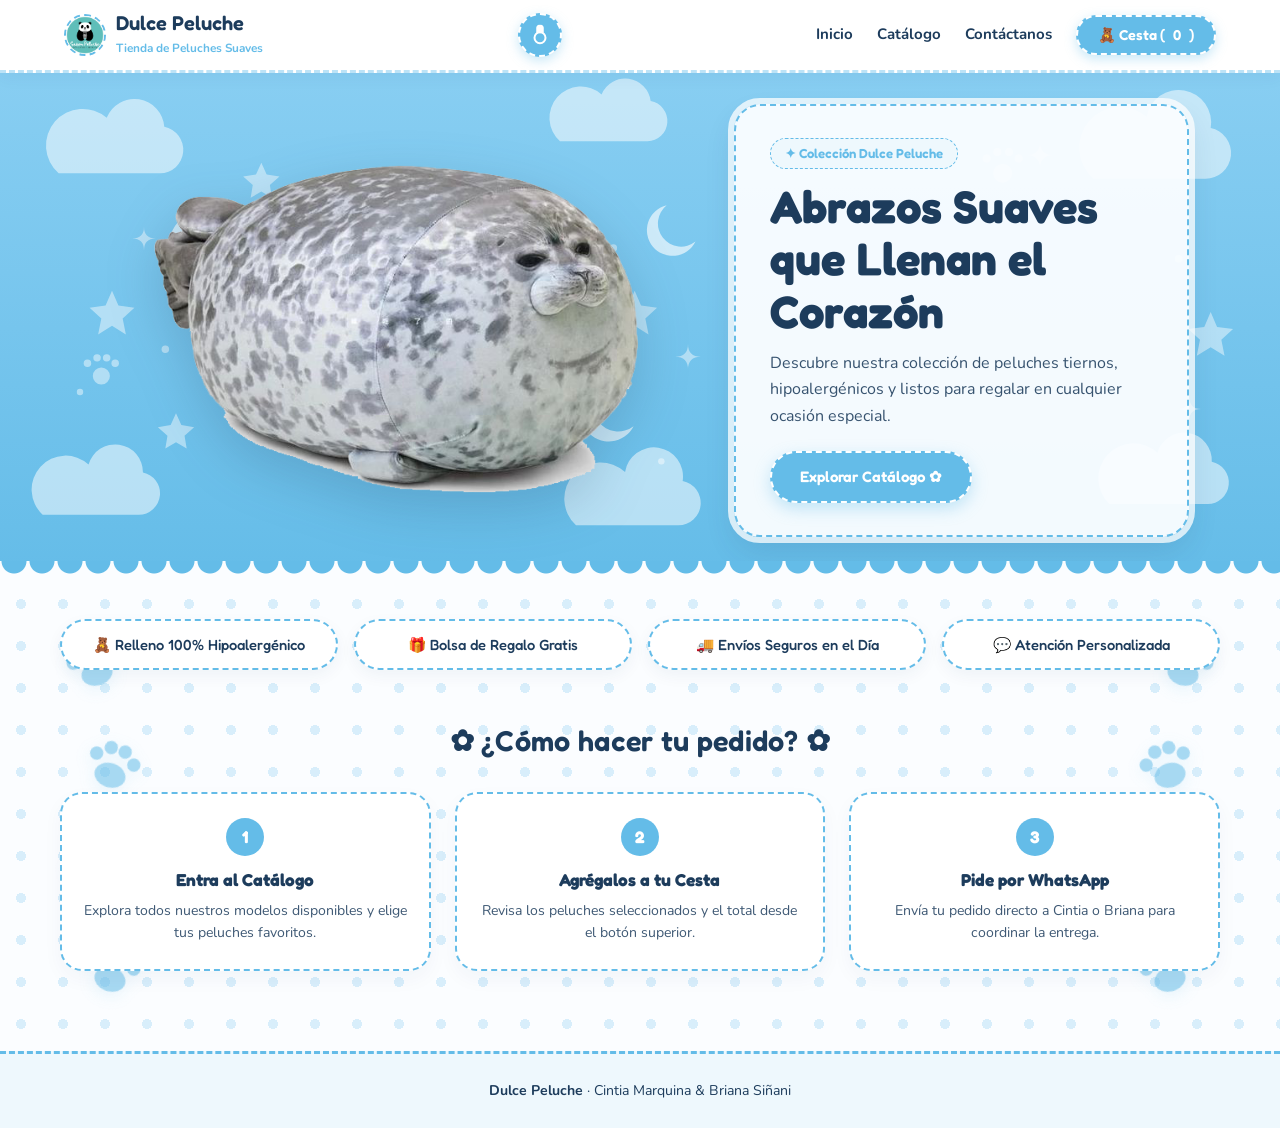
==== commit ac0d125c: "agregue distintas paginas" ====
--- a/index.html
+++ b/index.html
@@ -3,7 +3,7 @@
 <head>
   <meta charset="UTF-8" />
   <meta name="viewport" content="width=device-width, initial-scale=1.0" />
-  <title>Dulce Peluche | Tienda Oficial</title>
+  <title>Dulce Peluche | Tienda de Peluches Suaves</title>
   <link rel="icon" href="img/logo.png" type="image/png" />
   <link rel="preconnect" href="https://fonts.googleapis.com">
   <link rel="preconnect" href="https://fonts.gstatic.com" crossorigin>
@@ -12,10 +12,10 @@
 </head>
 <body>
 
-  <!-- BARRA SUPERIOR CON BORDE DE ENCAJE -->
+  <!-- BARRA SUPERIOR CON ENCAJE -->
   <header>
     <div class="nav-container">
-      <a href="#" class="brand">
+      <a href="index.html" class="brand">
         <div class="brand-icon">
           <img src="img/logo.png" alt="Logo Dulce Peluche" />
         </div>
@@ -24,11 +24,6 @@
           <span class="brand-sub">Tienda de Peluches Suaves</span>
         </div>
       </a>
-
-      <ul class="nav-links">
-        <li><a href="#inicio">Inicio</a></li>
-        <li><a href="#favorito">Destacado</a></li>
-      </ul>
 
       <div class="center-emblem" title="Dulce Peluche">
         <svg width="22" height="22" viewBox="0 0 24 24" fill="none" stroke="white" stroke-width="2.2" stroke-linecap="round">
@@ -37,59 +32,92 @@
         </svg>
       </div>
 
-      <ul class="nav-links">
-        <li><a href="#catalogo">Catálogo</a></li>
+      <ul class="nav-links" style="display: flex;">
+        <li><a href="index.html">Inicio</a></li>
+        <li><a href="page/catalogo.html">Catálogo</a></li>
         <li><a href="page/contactame.html">Contáctanos</a></li>
+        <li>
+          <button class="btn-cart" onclick="toggleCart()">
+            🧸 Cesta (<span id="cart-count">0</span>)
+          </button>
+        </li>
       </ul>
-
-      <button class="btn-cart" onclick="toggleCart()">
-        <span>Cesta</span>
-        <span id="cart-count">(0)</span>
-      </button>
     </div>
   </header>
 
-  <!-- BANNER PRINCIPAL CUTE -->
-  <section class="hero" id="inicio">
-    <svg class="hero-doodles" viewBox="0 0 1440 500" preserveAspectRatio="xMidYMid slice">
-      <g fill="#ffffff" opacity="0.88">
-        <path d="M120 95c-11 0-20 7-23 17-9 2-16 10-16 20 0 11 9 20 20 20h50c13 0 23-10 23-23 0-12-9-22-21-23-5-7-14-11-24-11h-9z"/>
-        <path d="M1280 310c-14 0-26 9-30 22-12 2-21 13-21 26 0 15 12 27 27 27h68c17 0 30-13 30-30 0-16-12-29-28-30-7-9-19-15-32-15h-14z"/>
-        <path d="M1310 90c-10 0-18 6-21 15-8 2-14 9-14 18 0 10 8 18 18 18h44c11 0 20-9 20-20 0-11-8-19-19-20-4-6-12-11-20-11h-8z"/>
+  <!-- HERO BANNER CELESTE CON NUBES, LUNA, ESTRELLAS Y FOCA GIGANTE -->
+  <section class="hero">
+    <svg class="hero-doodles" viewBox="0 0 1200 500" preserveAspectRatio="xMidYMid slice" aria-hidden="true">
+      <!-- NUBES BLANCAS ESPONJOSAS -->
+      <g fill="#ffffff" opacity="0.52">
+        <path d="M55 105h95a22 22 0 0 0 4-43.6A28 28 0 0 0 100 53a24 24 0 0 0-45 52z"/>
+        <path d="M525 75h82a19 19 0 0 0 3-37.7A24 24 0 0 0 564 31a21 21 0 0 0-39 44z"/>
+        <path d="M1025 110h105a24 24 0 0 0 5-47.5A30 30 0 0 0 1075 52a26 26 0 0 0-50 58z"/>
+        <path d="M40 425h90a20 20 0 0 0 4-39.6A26 26 0 0 0 83 378a22 22 0 0 0-43 47z"/>
+        <path d="M540 435h96a21 21 0 0 0 4-41.6A27 27 0 0 0 586 385a23 23 0 0 0-46 50z"/>
+        <path d="M1040 415h92a20 20 0 0 0 4-39.6A26 26 0 0 0 1085 367a22 22 0 0 0-45 48z"/>
       </g>
-      <g fill="#ffffff" opacity="0.9">
-        <path d="M190 250c-14 5-21 20-16 34 5 14 20 21 34 16-9-2-17-8-20-18-3-9 1-20 8-25-2-3-4-5-6-7z"/>
-        <path d="M1240 165c-14 5-21 20-16 34 5 14 20 21 34 16-9-2-17-8-20-18-3-9 1-20 8-25-2-3-4-5-6-7z"/>
+
+      <!-- LUNA CRECIENTE GRANDE AL LADO DE LA FOCA Y OTRA A LA DERECHA -->
+      <g fill="#ffffff" opacity="0.62">
+        <!-- Luna principal arriba izquierda de la foca -->
+        <path d="M185 140a34 34 0 1 0 38 48 27 27 0 1 1-38-48z"/>
+        <!-- Luna secundaria al centro-derecha -->
+        <path d="M625 135a24 24 0 1 0 27 34 19 19 0 1 1-27-34z"/>
+        <!-- Luna abajo entre la foca y la tarjeta -->
+        <path d="M565 305a26 26 0 1 0 29 37 21 21 0 1 1-29-37z"/>
       </g>
-      <g fill="#ffffff" opacity="0.88">
-        <circle cx="95" cy="210" r="5"/>
-        <circle cx="680" cy="52" r="6"/>
-        <circle cx="1360" cy="220" r="5"/>
-        <polygon points="310,75 313,83 322,84 315,90 317,98 310,93 303,98 305,90 298,84 307,83"/>
-        <polygon points="1180,75 1183,83 1192,84 1185,90 1187,98 1180,93 1173,98 1175,90 1168,84 1177,83"/>
+
+      <!-- ESTRELLITAS, DESTELLOS Y HUELLITAS REPARTIDAS -->
+      <g fill="#ffffff" opacity="0.45">
+        <!-- Estrellas de 5 puntas -->
+        <polygon points="105,215 111,229 126,231 115,241 118,256 105,248 92,256 95,241 84,231 99,229"/>
+        <polygon points="245,95 250,106 262,108 253,116 255,128 245,122 235,128 237,116 228,108 240,106"/>
+        <polygon points="595,215 601,229 616,231 605,241 608,256 595,248 582,256 585,241 574,231 589,229"/>
+        <polygon points="1135,235 1141,249 1156,251 1145,261 1148,276 1135,268 1122,276 1125,261 1114,251 1129,249"/>
+        <polygon points="165,330 170,341 182,343 173,351 175,363 165,357 155,363 157,351 148,343 160,341"/>
+
+        <!-- Destellos brillantes (4 puntas) -->
+        <path d="M235 200 Q235 215 250 215 Q235 215 235 230 Q235 215 220 215 Q235 215 235 200 Z"/>
+        <path d="M135 155 Q135 166 146 166 Q135 166 135 177 Q135 166 124 166 Q135 166 135 155 Z"/>
+        <path d="M645 265 Q645 277 657 277 Q645 277 645 289 Q645 277 633 277 Q645 277 645 265 Z"/>
+        <path d="M975 75 Q975 88 988 88 Q975 88 975 101 Q975 88 962 88 Q975 88 975 75 Z"/>
+        <path d="M1115 315 Q1115 326 1126 326 Q1115 326 1115 337 Q1115 326 1104 326 Q1115 326 1115 315 Z"/>
+
+        <!-- Puntitos de estrellas lejanas -->
+        <circle cx="155" cy="270" r="3.5"/>
+        <circle cx="220" cy="145" r="3"/>
+        <circle cx="575" cy="175" r="3.5"/>
+        <circle cx="620" cy="375" r="3"/>
+        <circle cx="1105" cy="185" r="3.5"/>
+        <circle cx="75" cy="310" r="3"/>
+
+        <!-- Huellitas cute -->
+        <circle cx="95" cy="295" r="8"/><circle cx="82" cy="283" r="3.5"/><circle cx="91" cy="278" r="3.5"/><circle cx="100" cy="278" r="3.5"/><circle cx="108" cy="283" r="3.5"/>
+        <circle cx="940" cy="105" r="9"/><circle cx="925" cy="91" r="4"/><circle cx="935" cy="85" r="4"/><circle cx="946" cy="85" r="4"/><circle cx="955" cy="91" r="4"/>
       </g>
     </svg>
 
     <div class="hero-content">
       <div class="hero-image-box">
-        <img src="img/985e0abb432506d3842e09fe91f158cc.png" alt="Peluche Principal" />
+        <img src="img/985e0abb432506d3842e09fe91f158cc.png" alt="Foca Peluche Suave" />
       </div>
 
       <div class="hero-text-card">
-        <span class="hero-badge">✦ Colección Tierna ✦</span>
-        <h1>Tu nuevo<br>compañero suave</h1>
-        <p>Peluches hipoalergénicos hechos con telas ultra suaves. El regalo perfecto para abrazar, decorar y coleccionar.</p>
-        <a href="#catalogo" class="hero-btn">Ver Colección ♥</a>
+        <span class="hero-badge">✦ Colección Dulce Peluche</span>
+        <h1>Abrazos Suaves que Llenan el Corazón</h1>
+        <p>Descubre nuestra colección de peluches tiernos, hipoalergénicos y listos para regalar en cualquier ocasión especial.</p>
+        <a href="page/catalogo.html" class="hero-btn">Explorar Catálogo ✿</a>
       </div>
     </div>
 
     <div class="lace-divider"></div>
   </section>
 
-  <!-- CONTENIDO PRINCIPAL CON HUELLITAS GRANDES Y SÍMBOLOS CUTES -->
+  <!-- CONTENIDO PRINCIPAL -->
   <main class="page-wrapper">
 
-    <!-- DECORACIÓN LATERAL IZQUIERDA (CAMINITO DE HUELLITAS + SÍMBOLOS) -->
+    <!-- DECORACIÓN LATERAL IZQUIERDA -->
     <div class="side-doodles side-left" aria-hidden="true">
       <div class="doodle-row">
         <svg class="doodle-paw tilt-left" viewBox="0 0 64 64"><ellipse cx="32" cy="40" rx="13" ry="10"/><circle cx="16" cy="26" r="5.5"/><circle cx="26" cy="18" r="5.5"/><circle cx="38" cy="18" r="5.5"/><circle cx="48" cy="26" r="5.5"/></svg>
@@ -107,231 +135,85 @@
         <svg class="doodle-sym tilt-left" viewBox="0 0 64 64"><path d="M32 54S10 40 10 24a12 12 0 0 1 22-6.5A12 12 0 0 1 54 24c0 16-22 30-22 30z"/></svg>
         <svg class="doodle-paw tilt-right" viewBox="0 0 64 64"><ellipse cx="32" cy="40" rx="13" ry="10"/><circle cx="16" cy="26" r="5.5"/><circle cx="26" cy="18" r="5.5"/><circle cx="38" cy="18" r="5.5"/><circle cx="48" cy="26" r="5.5"/></svg>
       </div>
-      <div class="doodle-row">
+    </div>
+
+    <!-- DECORACIÓN LATERAL DERECHA -->
+    <div class="side-doodles side-right" aria-hidden="true">
+      <div class="doodle-row">
+        <svg class="doodle-sym tilt-left" viewBox="0 0 64 64"><polygon points="32,6 39,23 58,25 44,37 48,56 32,46 16,56 20,37 6,25 25,23"/></svg>
+        <svg class="doodle-paw tilt-right" viewBox="0 0 64 64"><ellipse cx="32" cy="40" rx="13" ry="10"/><circle cx="16" cy="26" r="5.5"/><circle cx="26" cy="18" r="5.5"/><circle cx="38" cy="18" r="5.5"/><circle cx="48" cy="26" r="5.5"/></svg>
+      </div>
+      <div class="doodle-row shift-out">
+        <svg class="doodle-paw tilt-left" viewBox="0 0 64 64"><ellipse cx="32" cy="40" rx="13" ry="10"/><circle cx="16" cy="26" r="5.5"/><circle cx="26" cy="18" r="5.5"/><circle cx="38" cy="18" r="5.5"/><circle cx="48" cy="26" r="5.5"/></svg>
+        <svg class="doodle-sym tilt-right" viewBox="0 0 64 64"><path d="M32 54S10 40 10 24a12 12 0 0 1 22-6.5A12 12 0 0 1 54 24c0 16-22 30-22 30z"/></svg>
+      </div>
+      <div class="doodle-row">
+        <svg class="doodle-sym tilt-left" viewBox="0 0 64 64"><path d="M18 46h28a10 10 0 0 0 2-19.8A13 13 0 0 0 23 23a11 11 0 0 0-5 23z"/></svg>
+        <svg class="doodle-paw tilt-right" viewBox="0 0 64 64"><ellipse cx="32" cy="40" rx="13" ry="10"/><circle cx="16" cy="26" r="5.5"/><circle cx="26" cy="18" r="5.5"/><circle cx="38" cy="18" r="5.5"/><circle cx="48" cy="26" r="5.5"/></svg>
+      </div>
+      <div class="doodle-row shift-out">
         <svg class="doodle-paw tilt-left" viewBox="0 0 64 64"><ellipse cx="32" cy="40" rx="13" ry="10"/><circle cx="16" cy="26" r="5.5"/><circle cx="26" cy="18" r="5.5"/><circle cx="38" cy="18" r="5.5"/><circle cx="48" cy="26" r="5.5"/></svg>
         <svg class="doodle-sym tilt-right" viewBox="0 0 64 64"><polygon points="32,6 39,23 58,25 44,37 48,56 32,46 16,56 20,37 6,25 25,23"/></svg>
       </div>
-      <div class="doodle-row shift-in">
-        <svg class="doodle-sym tilt-left" viewBox="0 0 64 64"><path d="M32 54S10 40 10 24a12 12 0 0 1 22-6.5A12 12 0 0 1 54 24c0 16-22 30-22 30z"/></svg>
-        <svg class="doodle-paw tilt-right" viewBox="0 0 64 64"><ellipse cx="32" cy="40" rx="13" ry="10"/><circle cx="16" cy="26" r="5.5"/><circle cx="26" cy="18" r="5.5"/><circle cx="38" cy="18" r="5.5"/><circle cx="48" cy="26" r="5.5"/></svg>
-      </div>
-    </div>
-
-    <!-- DECORACIÓN LATERAL DERECHA (CAMINITO DE HUELLITAS + SÍMBOLOS) -->
-    <div class="side-doodles side-right" aria-hidden="true">
-      <div class="doodle-row">
-        <svg class="doodle-sym tilt-left" viewBox="0 0 64 64"><polygon points="32,6 39,23 58,25 44,37 48,56 32,46 16,56 20,37 6,25 25,23"/></svg>
-        <svg class="doodle-paw tilt-right" viewBox="0 0 64 64"><ellipse cx="32" cy="40" rx="13" ry="10"/><circle cx="16" cy="26" r="5.5"/><circle cx="26" cy="18" r="5.5"/><circle cx="38" cy="18" r="5.5"/><circle cx="48" cy="26" r="5.5"/></svg>
-      </div>
-      <div class="doodle-row shift-out">
-        <svg class="doodle-paw tilt-left" viewBox="0 0 64 64"><ellipse cx="32" cy="40" rx="13" ry="10"/><circle cx="16" cy="26" r="5.5"/><circle cx="26" cy="18" r="5.5"/><circle cx="38" cy="18" r="5.5"/><circle cx="48" cy="26" r="5.5"/></svg>
-        <svg class="doodle-sym tilt-right" viewBox="0 0 64 64"><path d="M32 54S10 40 10 24a12 12 0 0 1 22-6.5A12 12 0 0 1 54 24c0 16-22 30-22 30z"/></svg>
-      </div>
-      <div class="doodle-row">
-        <svg class="doodle-sym tilt-left" viewBox="0 0 64 64"><path d="M18 46h28a10 10 0 0 0 2-19.8A13 13 0 0 0 23 23a11 11 0 0 0-5 23z"/></svg>
-        <svg class="doodle-paw tilt-right" viewBox="0 0 64 64"><ellipse cx="32" cy="40" rx="13" ry="10"/><circle cx="16" cy="26" r="5.5"/><circle cx="26" cy="18" r="5.5"/><circle cx="38" cy="18" r="5.5"/><circle cx="48" cy="26" r="5.5"/></svg>
-      </div>
-      <div class="doodle-row shift-out">
-        <svg class="doodle-paw tilt-left" viewBox="0 0 64 64"><ellipse cx="32" cy="40" rx="13" ry="10"/><circle cx="16" cy="26" r="5.5"/><circle cx="26" cy="18" r="5.5"/><circle cx="38" cy="18" r="5.5"/><circle cx="48" cy="26" r="5.5"/></svg>
-        <svg class="doodle-sym tilt-right" viewBox="0 0 64 64"><polygon points="32,6 39,23 58,25 44,37 48,56 32,46 16,56 20,37 6,25 25,23"/></svg>
-      </div>
-      <div class="doodle-row">
-        <svg class="doodle-sym tilt-left" viewBox="0 0 64 64"><path d="M32 54S10 40 10 24a12 12 0 0 1 22-6.5A12 12 0 0 1 54 24c0 16-22 30-22 30z"/></svg>
-        <svg class="doodle-paw tilt-right" viewBox="0 0 64 64"><ellipse cx="32" cy="40" rx="13" ry="10"/><circle cx="16" cy="26" r="5.5"/><circle cx="26" cy="18" r="5.5"/><circle cx="38" cy="18" r="5.5"/><circle cx="48" cy="26" r="5.5"/></svg>
-      </div>
-      <div class="doodle-row shift-out">
-        <svg class="doodle-paw tilt-left" viewBox="0 0 64 64"><ellipse cx="32" cy="40" rx="13" ry="10"/><circle cx="16" cy="26" r="5.5"/><circle cx="26" cy="18" r="5.5"/><circle cx="38" cy="18" r="5.5"/><circle cx="48" cy="26" r="5.5"/></svg>
-        <svg class="doodle-sym tilt-right" viewBox="0 0 64 64"><polygon points="32,6 39,23 58,25 44,37 48,56 32,46 16,56 20,37 6,25 25,23"/></svg>
-      </div>
-    </div>
-
-    <!-- BARRITA CUTE DE BENEFICIOS -->
+    </div>
+
+    <!-- BARRITA DE BENEFICIOS -->
     <section class="perks-bar">
-      <div class="perk-pill">🐾 Felpa ultra suave</div>
-      <div class="perk-pill">🎁 Incluye bolsa y tarjetita</div>
-      <div class="perk-pill">🚚 Envíos a todo el país</div>
-      <div class="perk-pill">💬 Pedido directo por WhatsApp</div>
+      <div class="perk-pill">🧸 Relleno 100% Hipoalergénico</div>
+      <div class="perk-pill">🎁 Bolsa de Regalo Gratis</div>
+      <div class="perk-pill">🚚 Envíos Seguros en el Día</div>
+      <div class="perk-pill">💬 Atención Personalizada</div>
     </section>
 
-    <!-- SECCIÓN FAVORITO DE LA SEMANA -->
-    <h2 class="section-title" id="favorito">✿ Favorito de la Semana ✿</h2>
-
-    <section class="featured-card">
-      <div class="featured-media">
-        <img src="img/azulito toma 2.png" alt="Peluche Destacado" />
-      </div>
-      <div class="featured-info">
-        <span class="mini-tag">★ Edición Limitada</span>
-        <h2>Edición Especial Celeste</h2>
-        <p>Suavidad premium con relleno siliconado que mantiene su forma tras cada abrazo. Disponible con entrega inmediata y bolsa de regalo incluida.</p>
-        <div class="featured-price">Bs. 120</div>
-        <button class="btn-primary" onclick="addToCart('Edición Especial Celeste', 120)">Agregar al Pedido ♥</button>
-      </div>
-    </section>
-
-    <!-- CATÁLOGO DE 3 COLUMNAS -->
-    <h2 class="section-title" id="catalogo">✿ Catálogo Disponible ✿</h2>
-
-    <section class="catalog-grid">
-      <article class="product-card">
-        <span class="card-badge">♥ Más vendido</span>
-        <div class="product-thumb">
-          <img src="img/panda.jpg" alt="Panda de Escandalosos" />
-        </div>
-        <h3 class="product-title">Panda de Escandalosos</h3>
-        <p class="product-desc">35 cm · Felpa suave esponjosa</p>
-        <div class="product-footer">
-          <span class="product-price">Bs. 85</span>
-          <button class="btn-add" onclick="addToCart('Panda de Escandalosos', 85)">+ Agregar</button>
-        </div>
-      </article>
-
-      <article class="product-card">
-        <span class="card-badge">✦ Nuevo</span>
-        <div class="product-thumb">
-          <img src="img/uzi.png" alt="Uzi doorman" />
-        </div>
-        <h3 class="product-title">Uzi doorman</h3>
-        <p class="product-desc">30 cm · Edición tierna</p>
-        <div class="product-footer">
-          <span class="product-price">Bs. 80</span>
-          <button class="btn-add" onclick="addToCart('Uzi doorman', 80)">+ Agregar</button>
-        </div>
-      </article>
-
-      <article class="product-card">
-        <span class="card-badge">★ Favorito</span>
-        <div class="product-thumb">
-          <img src="img/squirtle.jpg" alt="Squirtle Pokemon" />
-        </div>
-        <h3 class="product-title">Squirtle Pokemon</h3>
-        <p class="product-desc">32 cm · Súper abrazable</p>
-        <div class="product-footer">
-          <span class="product-price">Bs. 90</span>
-          <button class="btn-add" onclick="addToCart('Squirtle Pokemon', 90)">+ Agregar</button>
-        </div>
-      </article>
-
-      <article class="product-card">
-        <span class="card-badge">🐾 Tierno</span>
-        <div class="product-thumb">
-          <img src="img/freddy.jpg" alt="Freddy" />
-        </div>
-        <h3 class="product-title">Freddy</h3>
-        <p class="product-desc">28 cm · Con bufanda celeste</p>
-        <div class="product-footer">
-          <span class="product-price">Bs. 75</span>
-          <button class="btn-add" onclick="addToCart('Freddy', 75)">+ Agregar</button>
-        </div>
-      </article>
-
-      <article class="product-card">
-        <span class="card-badge">☁ Grande</span>
-        <div class="product-thumb">
-          <img src="img/snoopy de PELUCHE.png" alt="Snoopy" />
-        </div>
-        <h3 class="product-title">Snoopy</h3>
-        <p class="product-desc">40 cm · Tamaño grande</p>
-        <div class="product-footer">
-          <span class="product-price">Bs. 110</span>
-          <button class="btn-add" onclick="addToCart('Snoopy', 110)">+ Agregar</button>
-        </div>
-      </article>
-
-      <article class="product-card">
-        <span class="card-badge">♥♥ Dúo Regalo</span>
-        <div class="product-thumb">
-          <img src="img/stich's dobles.png" alt="Dúo Peluches stich" />
-        </div>
-        <h3 class="product-title">Dúo Peluches stich</h3>
-        <p class="product-desc">Set x2 · Ideal para regalar</p>
-        <div class="product-footer">
-          <span class="product-price">Bs. 145</span>
-          <button class="btn-add" onclick="addToCart('Dúo Peluches stich', 145)">+ Agregar</button>
-        </div>
-      </article>
-    </section>
-
     <!-- PASOS PARA PEDIR -->
-    <section class="steps-section">
-      <h2 class="section-title">✿ ¿Cómo Pedir tu Peluche? ✿</h2>
+    <section class="steps-section" style="margin-bottom: 0;">
+      <h2 class="section-title">✿ ¿Cómo hacer tu pedido? ✿</h2>
       <div class="steps-grid">
         <div class="step-card">
           <span class="step-num">1</span>
-          <h3>Elige tus favoritos</h3>
-          <p>Agrégalos a tu cesta haciendo clic en el botón "+ Agregar" de cada peluche.</p>
+          <h3>Entra al Catálogo</h3>
+          <p>Explora todos nuestros modelos disponibles y elige tus peluches favoritos.</p>
         </div>
         <div class="step-card">
           <span class="step-num">2</span>
-          <h3>Abre tu Cesta</h3>
-          <p>Revisa tu lista arriba a la derecha y elige si quieres pedir con Cintia o Briana.</p>
+          <h3>Agrégalos a tu Cesta</h3>
+          <p>Revisa los peluches seleccionados y el total desde el botón superior.</p>
         </div>
         <div class="step-card">
           <span class="step-num">3</span>
-          <h3>Recíbelo con cariño</h3>
-          <p>Coordinamos la entrega por WhatsApp con bolsita y tarjeta dedicatoria gratis.</p>
+          <h3>Pide por WhatsApp</h3>
+          <p>Envía tu pedido directo a Cintia o Briana para coordinar la entrega.</p>
         </div>
       </div>
     </section>
 
-    <!-- SECCIÓN EQUIPO (DÚO DE 2) -->
-    <section class="team-section" id="equipo">
-      <h2 class="section-title">✿ El Dúo Detrás de los Abrazos ✿</h2>
-      <p class="team-subtitle">Nosotras dos elegimos, preparamos y empacamos cada peluche con mucho cariño.</p>
-
-      <div class="team-grid">
-        <article class="team-card">
-          <div class="team-ears"><span></span><span></span></div>
-          <div class="team-avatar">
-            <img src="img/logo.png" alt="Cintia Marquina" />
-          </div>
-          <h3 class="team-name">Cintia Marquina</h3>
-          <span class="team-role">Diseño, Fotos y Redes</span>
-          <p class="team-bio">Encargada de elegir los peluches más suaves, tomar las fotos y manejar la página.</p>
-          <a href="https://wa.me/59163397495?text=Hola%20Cintia!%20Vi%20la%20tienda%20Dulce%20Peluche%20y%20quiero%20hacer%20una%20consulta." target="_blank" class="btn-wa-card">💬 WhatsApp de Cintia</a>
-        </article>
-
-        <article class="team-card">
-          <div class="team-ears"><span></span><span></span></div>
-          <div class="team-avatar">
-            <img src="img/logo.png" alt="Briana Siñani" />
-          </div>
-          <h3 class="team-name">Briana Siñani</h3>
-          <span class="team-role">Ventas, Empaque y Entregas</span>
-          <p class="team-bio">Prepara cada regalo con dedicatoria, atiende los pedidos y coordina las entregas.</p>
-          <a href="https://wa.me/59164550630?text=Hola%20Briana!%20Vi%20la%20tienda%20Dulce%20Peluche%20y%20quiero%20hacer%20una%20consulta." target="_blank" class="btn-wa-card">💬 WhatsApp de Briana</a>
-        </article>
-      </div>
-    </section>
-
   </main>
 
-  <footer id="contacto">
-    <p><strong>Dulce Peluche</strong> · Envíos a todo el país · Pedidos directos por WhatsApp</p>
-  </footer>
-
-  <!-- MODAL DEL CARRITO -->
-  <div class="cart-modal" id="cart-modal" onclick="if(event.target===this) toggleCart()">
+  <!-- MODAL CARRITO -->
+  <div class="cart-modal" id="cart-modal">
     <div class="cart-box">
       <div class="cart-header">
-        <h3>Tu Cesta de Peluches</h3>
+        <h3>🧸 Tu Cesta</h3>
         <button class="btn-close-modal" onclick="toggleCart()">✕</button>
       </div>
-      <div class="cart-items" id="cart-items">
-        <p class="cart-empty">Aún no agregaste peluches.</p>
-      </div>
+      <div class="cart-items" id="cart-items"></div>
       <div class="cart-total">
         <span>Total:</span>
         <span id="cart-total">Bs. 0</span>
       </div>
-      <p class="cart-wa-label">Elige con quién hacer tu pedido por WhatsApp:</p>
+      <p class="cart-wa-label">Enviar pedido por WhatsApp a:</p>
       <div class="cart-wa-buttons">
-        <button class="btn-whatsapp" onclick="sendWhatsApp('cintia')">Pedir con Cintia</button>
-        <button class="btn-whatsapp alt" onclick="sendWhatsApp('briana')">Pedir con Briana</button>
+        <button class="btn-whatsapp" onclick="sendWhatsApp('59163397495', 'Cintia')">💬 Cintia</button>
+        <button class="btn-whatsapp alt" onclick="sendWhatsApp('59164550630', 'Briana')">💬 Briana</button>
       </div>
     </div>
   </div>
 
+  <footer>
+    <p><strong>Dulce Peluche</strong> · Cintia Marquina & Briana Siñani</p>
+  </footer>
+
   <script src="js/main.js"></script>
+  <script src="js/rutas.js"></script>
 </body>
 </html>
